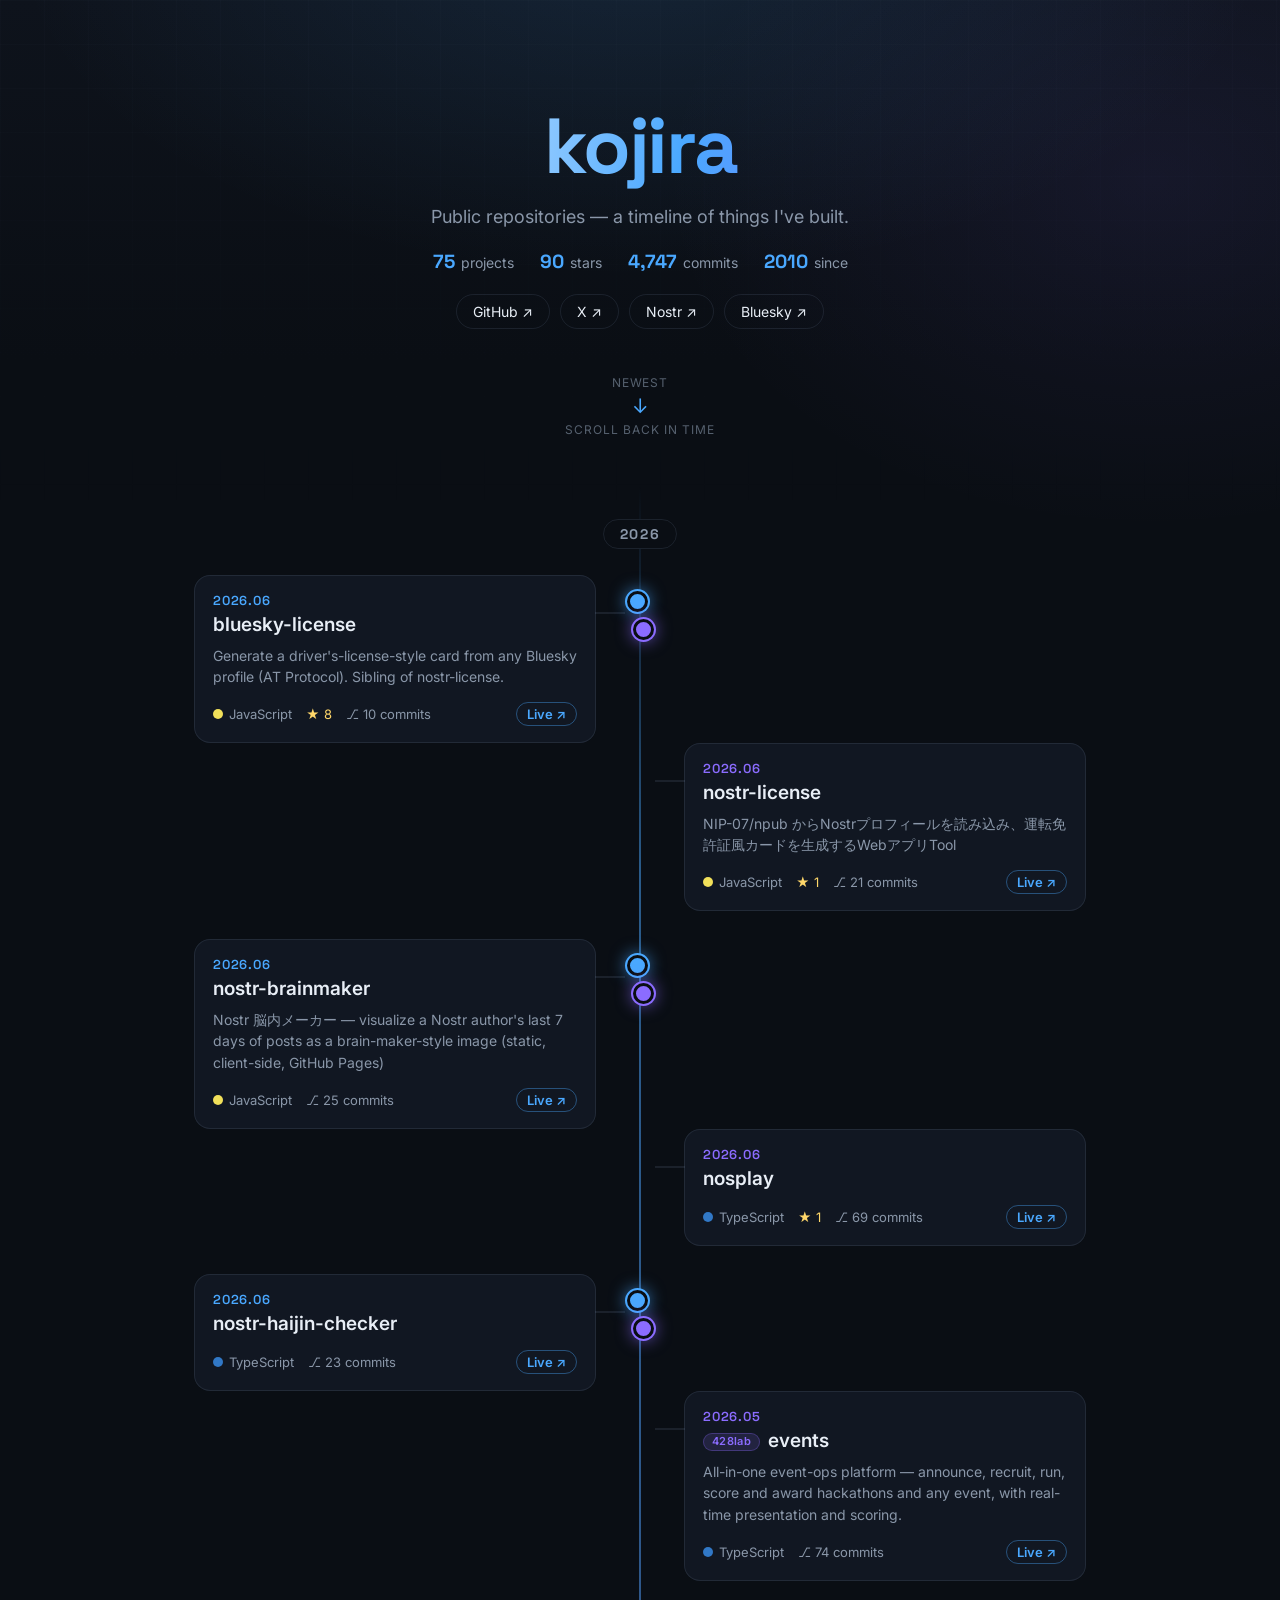
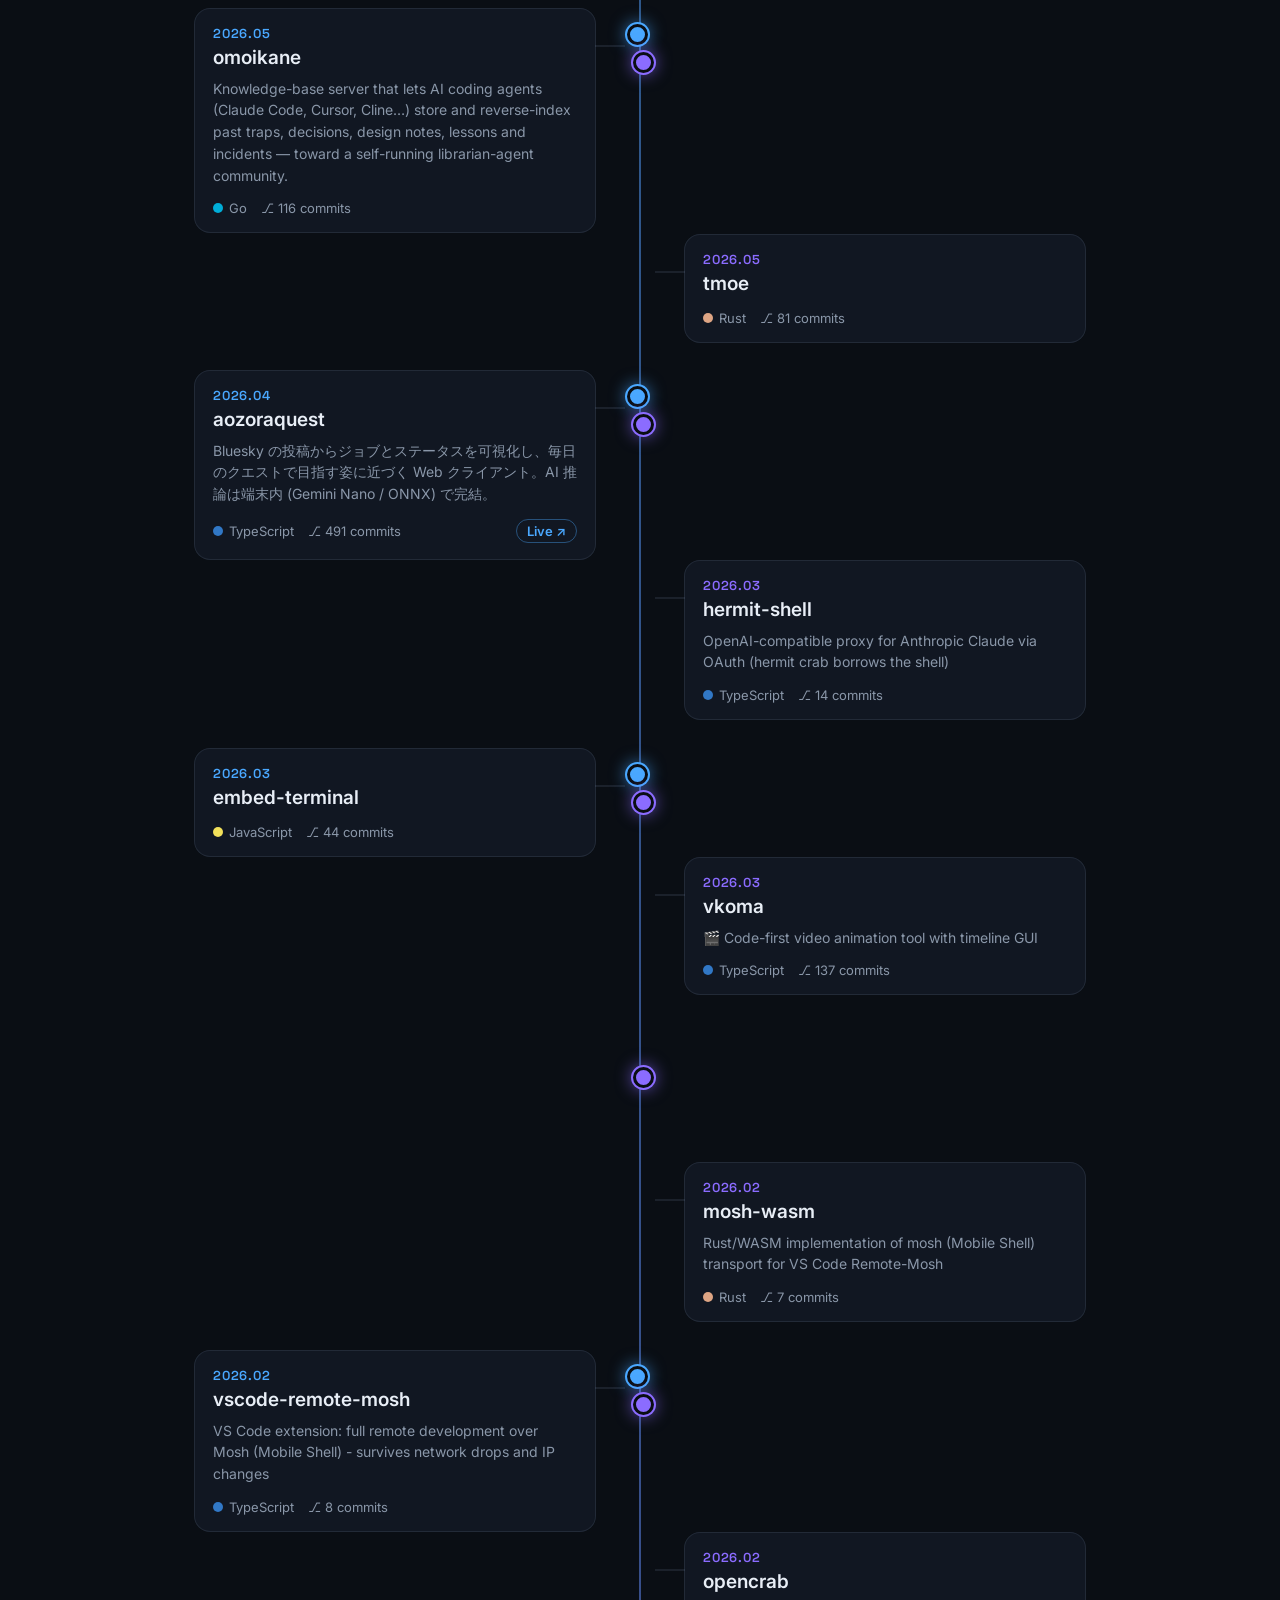
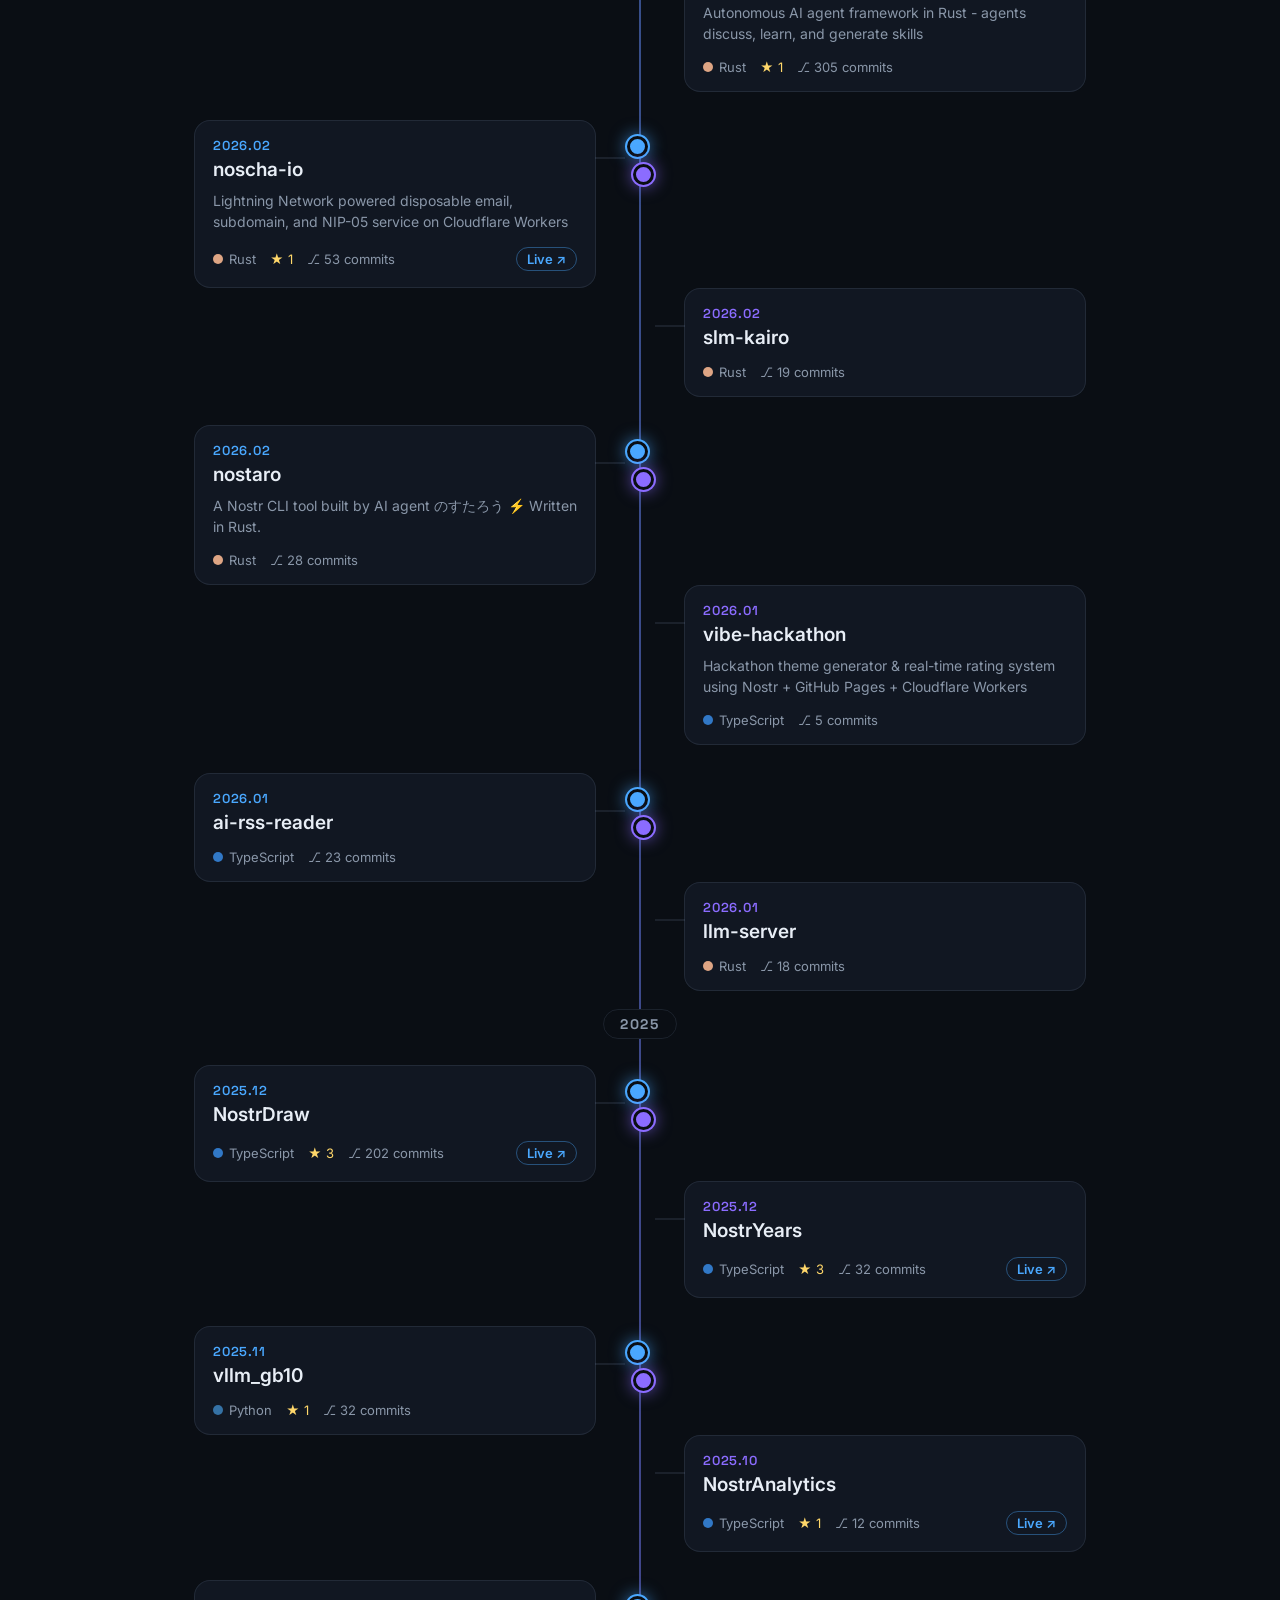
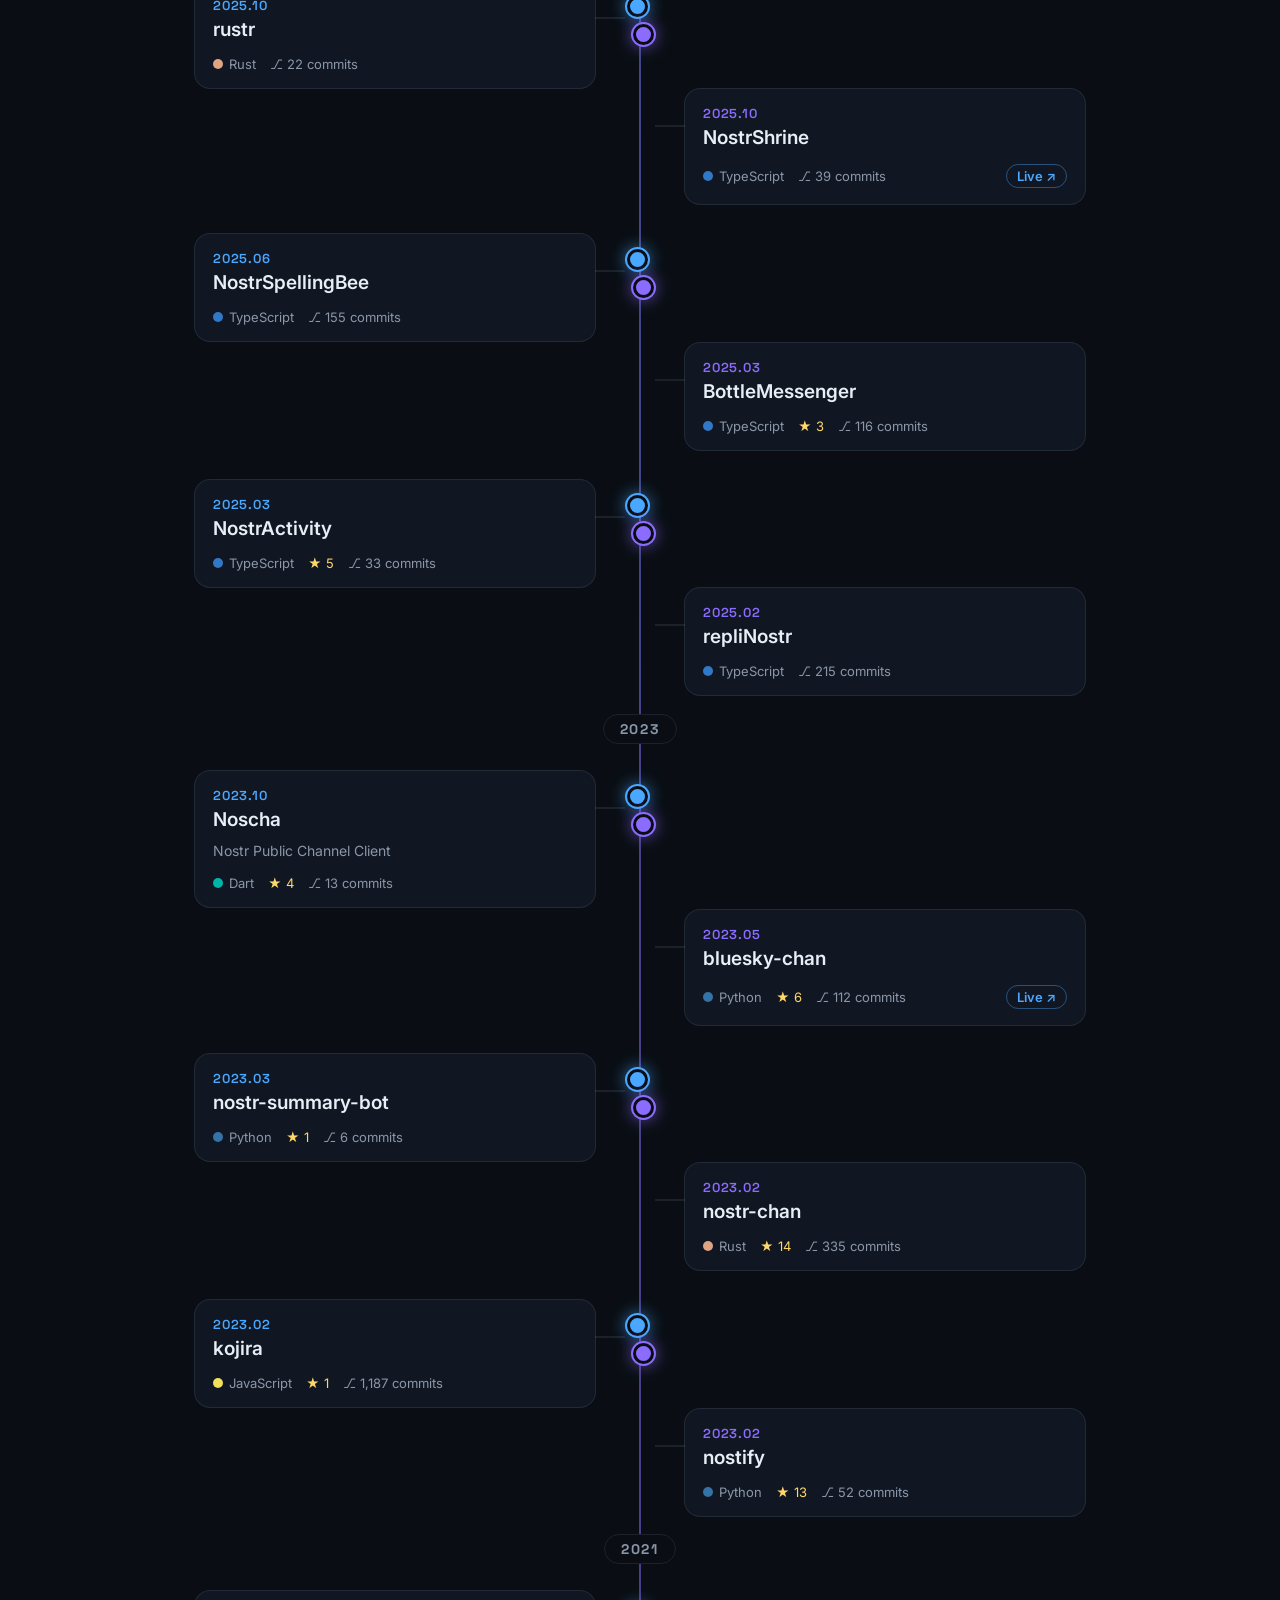
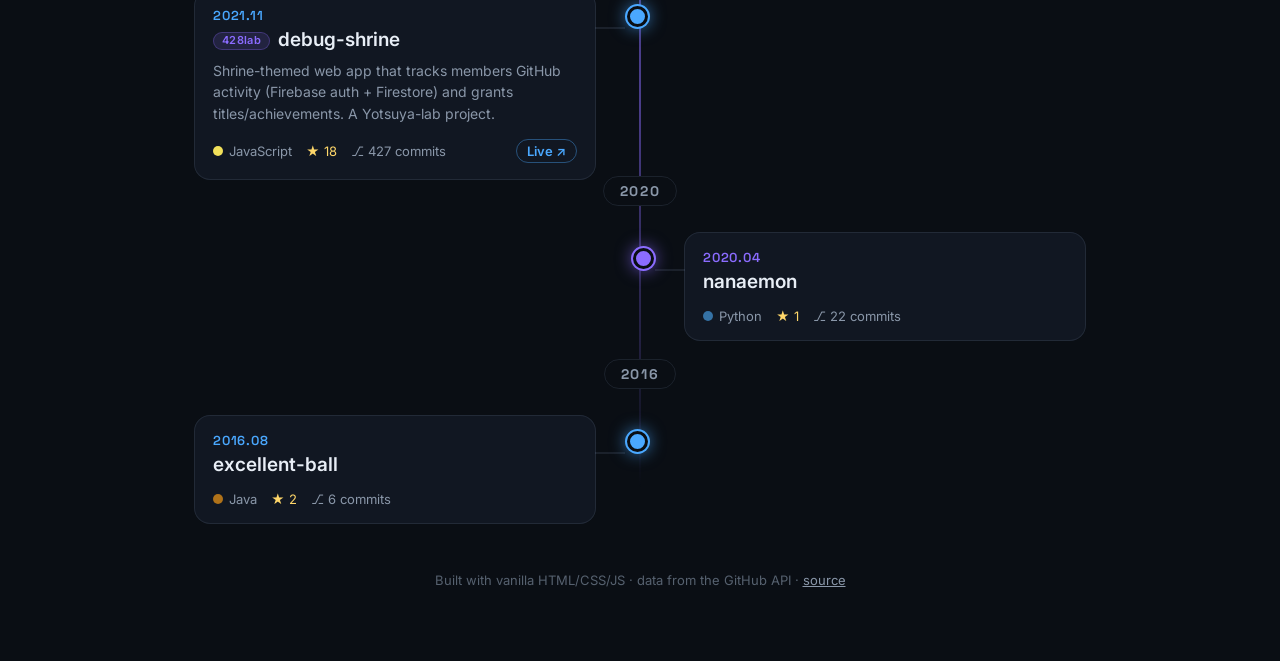
==== index.html @ defb10fb "ヘッダーに X / Nostr / Bluesky のアカウントリンクを追加 - GitHub に加えて X(x.com/kojira)・Nostr(njump.me/kojira.io)・   Bl" ====
<!DOCTYPE html>
<html lang="en">
<head>
  <meta charset="UTF-8" />
  <meta name="viewport" content="width=device-width, initial-scale=1.0" />
  <title>kojira — projects timeline</title>
  <meta name="description" content="A timeline of kojira's public repositories — Nostr & Bluesky services, tools, and experiments, newest first." />

  <meta property="og:type" content="website" />
  <meta property="og:site_name" content="kojira" />
  <meta property="og:title" content="kojira — projects timeline" />
  <meta property="og:description" content="A timeline of kojira's public repositories — Nostr & Bluesky services, tools, and experiments." />
  <meta property="og:url" content="https://kojira.github.io/" />
  <meta property="og:image" content="https://kojira.github.io/og.png?v=1" />
  <meta property="og:image:width" content="1200" />
  <meta property="og:image:height" content="630" />
  <meta property="og:image:alt" content="kojira — projects timeline. Nostr & Bluesky services, tools, and experiments." />
  <meta name="twitter:card" content="summary_large_image" />
  <meta name="twitter:title" content="kojira — projects timeline" />
  <meta name="twitter:description" content="A timeline of kojira's public repositories — Nostr & Bluesky services, tools, and experiments." />
  <meta name="twitter:image" content="https://kojira.github.io/og.png?v=1" />

  <link rel="preconnect" href="https://fonts.googleapis.com" />
  <link rel="preconnect" href="https://fonts.gstatic.com" crossorigin />
  <link rel="stylesheet" href="https://fonts.googleapis.com/css2?family=Space+Grotesk:wght@500;600;700&family=Inter:wght@400;500;600&display=swap" />
  <link rel="stylesheet" href="style.css" />
</head>
<body>
  <div class="bg-grid" aria-hidden="true"></div>

  <header class="site-header">
    <h1 class="logo">kojira</h1>
    <p class="tagline">Public repositories — a timeline of things I've built.</p>
    <div id="summary" class="summary"></div>
    <div class="links">
      <a href="https://github.com/kojira" target="_blank" rel="noopener">GitHub ↗</a>
      <a href="https://x.com/kojira" target="_blank" rel="noopener">X ↗</a>
      <a href="https://njump.me/kojira.io" target="_blank" rel="noopener">Nostr ↗</a>
      <a href="https://bsky.app/profile/kojira.io" target="_blank" rel="noopener">Bluesky ↗</a>
    </div>
    <div class="scroll-hint" aria-hidden="true">
      <span>newest</span>
      <span class="arrow">↓</span>
      <span>scroll back in time</span>
    </div>
  </header>

  <main>
    <div id="timeline" class="timeline"></div>
  </main>

  <footer class="site-footer">
    <p>Built with vanilla HTML/CSS/JS · data from the GitHub API ·
      <a href="https://github.com/kojira/kojira.github.io" target="_blank" rel="noopener">source</a>
    </p>
  </footer>

  <script src="data.js"></script>
  <script src="app.js"></script>
</body>
</html>
---- style.css ----
:root {
  --bg: #0a0e14;
  --bg-2: #0e131c;
  --panel: rgba(22, 29, 41, 0.72);
  --panel-solid: #161d29;
  --text: #e8eef6;
  --muted: #8a97a9;
  --faint: #56616f;
  --border: rgba(120, 140, 170, 0.16);
  --accent: #4aa8ff;   /* bluesky blue */
  --accent-2: #8b6cff; /* nostr purple */
  --gold: #ffd76a;
  --line-w: 2px;
}

* { box-sizing: border-box; }

html { scroll-behavior: smooth; }

body {
  margin: 0;
  font-family: "Inter", -apple-system, BlinkMacSystemFont, "Hiragino Sans", "Noto Sans JP", sans-serif;
  background: var(--bg);
  color: var(--text);
  -webkit-font-smoothing: antialiased;
  overflow-x: hidden;
}

/* faint background grid + glow */
.bg-grid {
  position: fixed;
  inset: 0;
  z-index: -1;
  background:
    radial-gradient(900px 500px at 50% -8%, rgba(74, 168, 255, 0.12), transparent 70%),
    radial-gradient(700px 500px at 90% 20%, rgba(139, 108, 255, 0.08), transparent 70%),
    linear-gradient(180deg, var(--bg-2), var(--bg) 40%);
}
.bg-grid::after {
  content: "";
  position: absolute;
  inset: 0;
  background-image:
    linear-gradient(rgba(120, 140, 170, 0.05) 1px, transparent 1px),
    linear-gradient(90deg, rgba(120, 140, 170, 0.05) 1px, transparent 1px);
  background-size: 44px 44px;
  mask-image: linear-gradient(180deg, rgba(0,0,0,0.5), transparent 60%);
}

/* ===== Header ===== */
.site-header {
  max-width: 900px;
  margin: 0 auto;
  padding: 96px 24px 24px;
  text-align: center;
}
.logo {
  margin: 0;
  font-family: "Space Grotesk", sans-serif;
  font-weight: 700;
  font-size: clamp(44px, 9vw, 78px);
  letter-spacing: -0.03em;
  background: linear-gradient(100deg, #fff 10%, var(--accent) 55%, var(--accent-2) 95%);
  -webkit-background-clip: text;
  background-clip: text;
  -webkit-text-fill-color: transparent;
}
.tagline {
  margin: 10px 0 0;
  color: var(--muted);
  font-size: clamp(15px, 2.4vw, 18px);
}
.summary {
  margin: 22px auto 0;
  display: flex;
  flex-wrap: wrap;
  gap: 10px 26px;
  justify-content: center;
  color: var(--text);
  font-size: 14px;
}
.summary .stat b {
  font-family: "Space Grotesk", sans-serif;
  font-size: 19px;
  color: var(--accent);
}
.summary .stat span { color: var(--muted); margin-left: 6px; }
.links { margin-top: 20px; display: flex; flex-wrap: wrap; justify-content: center; gap: 10px; }
.links a {
  color: var(--text);
  text-decoration: none;
  border: 1px solid var(--border);
  padding: 8px 16px;
  border-radius: 999px;
  font-size: 14px;
  transition: background .2s, border-color .2s;
}
.links a:hover { background: rgba(74,168,255,0.12); border-color: var(--accent); }

.scroll-hint {
  margin: 46px auto 0;
  display: inline-flex;
  flex-direction: column;
  align-items: center;
  gap: 4px;
  color: var(--faint);
  font-size: 12px;
  letter-spacing: 0.08em;
  text-transform: uppercase;
}
.scroll-hint .arrow {
  font-size: 20px;
  color: var(--accent);
  animation: bob 1.8s ease-in-out infinite;
}
@keyframes bob { 0%,100% { transform: translateY(0); opacity:.6; } 50% { transform: translateY(6px); opacity:1; } }

/* ===== Timeline ===== */
main { padding: 24px 0 40px; }
.timeline {
  position: relative;
  max-width: 980px;
  margin: 0 auto;
  padding: 30px 0 60px;
}
/* central line */
.timeline::before {
  content: "";
  position: absolute;
  top: 0;
  bottom: 0;
  left: 50%;
  width: var(--line-w);
  transform: translateX(-50%);
  background: linear-gradient(180deg,
    transparent,
    var(--accent) 6%,
    var(--accent-2) 94%,
    transparent);
  opacity: 0.5;
}

/* year divider */
.year {
  position: relative;
  text-align: center;
  margin: 8px 0 18px;
  z-index: 2;
  /* 装飾ラベル。全幅の箱が直上カードのタイトルに重なってクリックを奪うため、クリックを
     透過させる（年境界ごとに「その年の最後のカード」が押せなくなる不具合の修正）。 */
  pointer-events: none;
}
.year span {
  font-family: "Space Grotesk", sans-serif;
  font-weight: 700;
  font-size: 14px;
  letter-spacing: 0.12em;
  color: var(--muted);
  background: var(--bg);
  border: 1px solid var(--border);
  padding: 5px 16px;
  border-radius: 999px;
}

/* item row */
.item {
  position: relative;
  width: 50%;
  padding: 14px 44px;
}
.item.left  { left: 0; text-align: right; }
.item.right { left: 50%; text-align: left; }

/* node dot on the center line */
.item::after {
  content: "";
  position: absolute;
  top: 30px;
  width: 15px;
  height: 15px;
  border-radius: 50%;
  background: var(--accent);
  border: 3px solid var(--bg);
  box-shadow: 0 0 0 2px var(--accent), 0 0 16px 2px rgba(74,168,255,0.6);
  z-index: 3;
  transition: transform .45s cubic-bezier(.2,.7,.2,1.2) .05s, background .3s, box-shadow .3s;
  transform: scale(0);
}
.item.left::after  { right: -7.5px; }
.item.right::after { left: -7.5px; }
.item.alt::after { background: var(--accent-2); box-shadow: 0 0 0 2px var(--accent-2), 0 0 16px 2px rgba(139,108,255,0.6); }
.item.in::after { transform: scale(1); }

/* connector from card to line */
.item .card::before {
  content: "";
  position: absolute;
  top: 36px;
  width: 30px;
  height: var(--line-w);
  background: var(--border);
}
.item.left  .card::before { right: -30px; }
.item.right .card::before { left: -30px; }

/* card */
.card {
  position: relative;
  display: inline-block;
  text-align: left;
  width: 100%;
  max-width: 420px;
  background: var(--panel);
  border: 1px solid var(--border);
  border-radius: 16px;
  padding: 16px 18px;
  backdrop-filter: blur(8px);
  -webkit-backdrop-filter: blur(8px);
  transition: transform .25s ease, border-color .25s, box-shadow .25s;
}
.item.left .card { float: right; }
.card:hover {
  transform: translateY(-3px);
  border-color: rgba(74,168,255,0.5);
  box-shadow: 0 14px 40px rgba(0,0,0,0.45);
}
.card .date {
  font-family: "Space Grotesk", sans-serif;
  font-size: 13px;
  font-weight: 600;
  letter-spacing: 0.06em;
  color: var(--accent);
}
.item.alt .card .date { color: var(--accent-2); }
.card h3 { margin: 4px 0 0; font-size: 19px; font-weight: 600; line-height: 1.25; }
.card h3 .org {
  display: inline-block;
  font-size: 11px;
  font-weight: 600;
  letter-spacing: 0.03em;
  color: var(--accent-2);
  background: rgba(139, 108, 255, 0.14);
  border: 1px solid rgba(139, 108, 255, 0.3);
  padding: 1px 8px;
  border-radius: 999px;
  vertical-align: middle;
  margin-right: 8px;
}
.card h3 a { color: var(--text); text-decoration: none; }
.card h3 a:hover { color: var(--accent); }
.card .desc {
  margin: 8px 0 0;
  color: var(--muted);
  font-size: 14px;
  line-height: 1.55;
}
.card .meta {
  margin-top: 14px;
  display: flex;
  flex-wrap: wrap;
  align-items: center;
  gap: 8px 14px;
  font-size: 13px;
  color: var(--muted);
}
.card .meta .lang { display: inline-flex; align-items: center; gap: 6px; }
.card .meta .dot { width: 10px; height: 10px; border-radius: 50%; display: inline-block; }
.card .meta .star { color: var(--gold); }
.card .meta .live {
  margin-left: auto;
  color: var(--accent);
  text-decoration: none;
  font-weight: 600;
  border: 1px solid rgba(74,168,255,0.4);
  padding: 3px 10px;
  border-radius: 999px;
  transition: background .2s;
}
.card .meta .live:hover { background: rgba(74,168,255,0.14); }

/* ===== reveal animation (no scroll hijack, just fade/float-in) ===== */
.item .card,
.year span {
  opacity: 0;
  transform: translateY(28px) scale(0.97);
  transition: opacity .6s ease, transform .6s cubic-bezier(.2,.7,.2,1);
  will-change: opacity, transform;
}
.item.left  .card { transform: translateY(28px) translateX(40px) scale(0.97); }
.item.right .card { transform: translateY(28px) translateX(-40px) scale(0.97); }
.item.in .card,
.year.in span {
  opacity: 1;
  transform: translateY(0) translateX(0) scale(1);
}

/* ===== Footer ===== */
.site-footer {
  text-align: center;
  padding: 30px 24px 60px;
  color: var(--faint);
  font-size: 13px;
}
.site-footer a { color: var(--muted); }

/* ===== Responsive: single column ===== */
@media (max-width: 720px) {
  .timeline::before { left: 22px; }
  .item, .item.left, .item.right {
    width: 100%;
    left: 0;
    text-align: left;
    padding: 12px 0 12px 48px;
  }
  .item.left .card, .item.right .card { float: none; max-width: 100%; }
  .item.left::after, .item.right::after { left: 15px; right: auto; }
  .item .card::before,
  .item.left .card::before, .item.right .card::before { left: -26px; right: auto; }
  .item.left .card, .item.right .card { transform: translateY(24px) scale(0.98); }
  .year { text-align: left; padding-left: 4px; }
  .site-header { padding-top: 64px; }
}

@media (prefers-reduced-motion: reduce) {
  html { scroll-behavior: auto; }
  .item .card, .year span, .item::after { transition: none; }
  .item .card, .item.left .card, .item.right .card, .year span { opacity: 1; transform: none; }
  .item::after { transform: scale(1); }
  .scroll-hint .arrow { animation: none; }
}
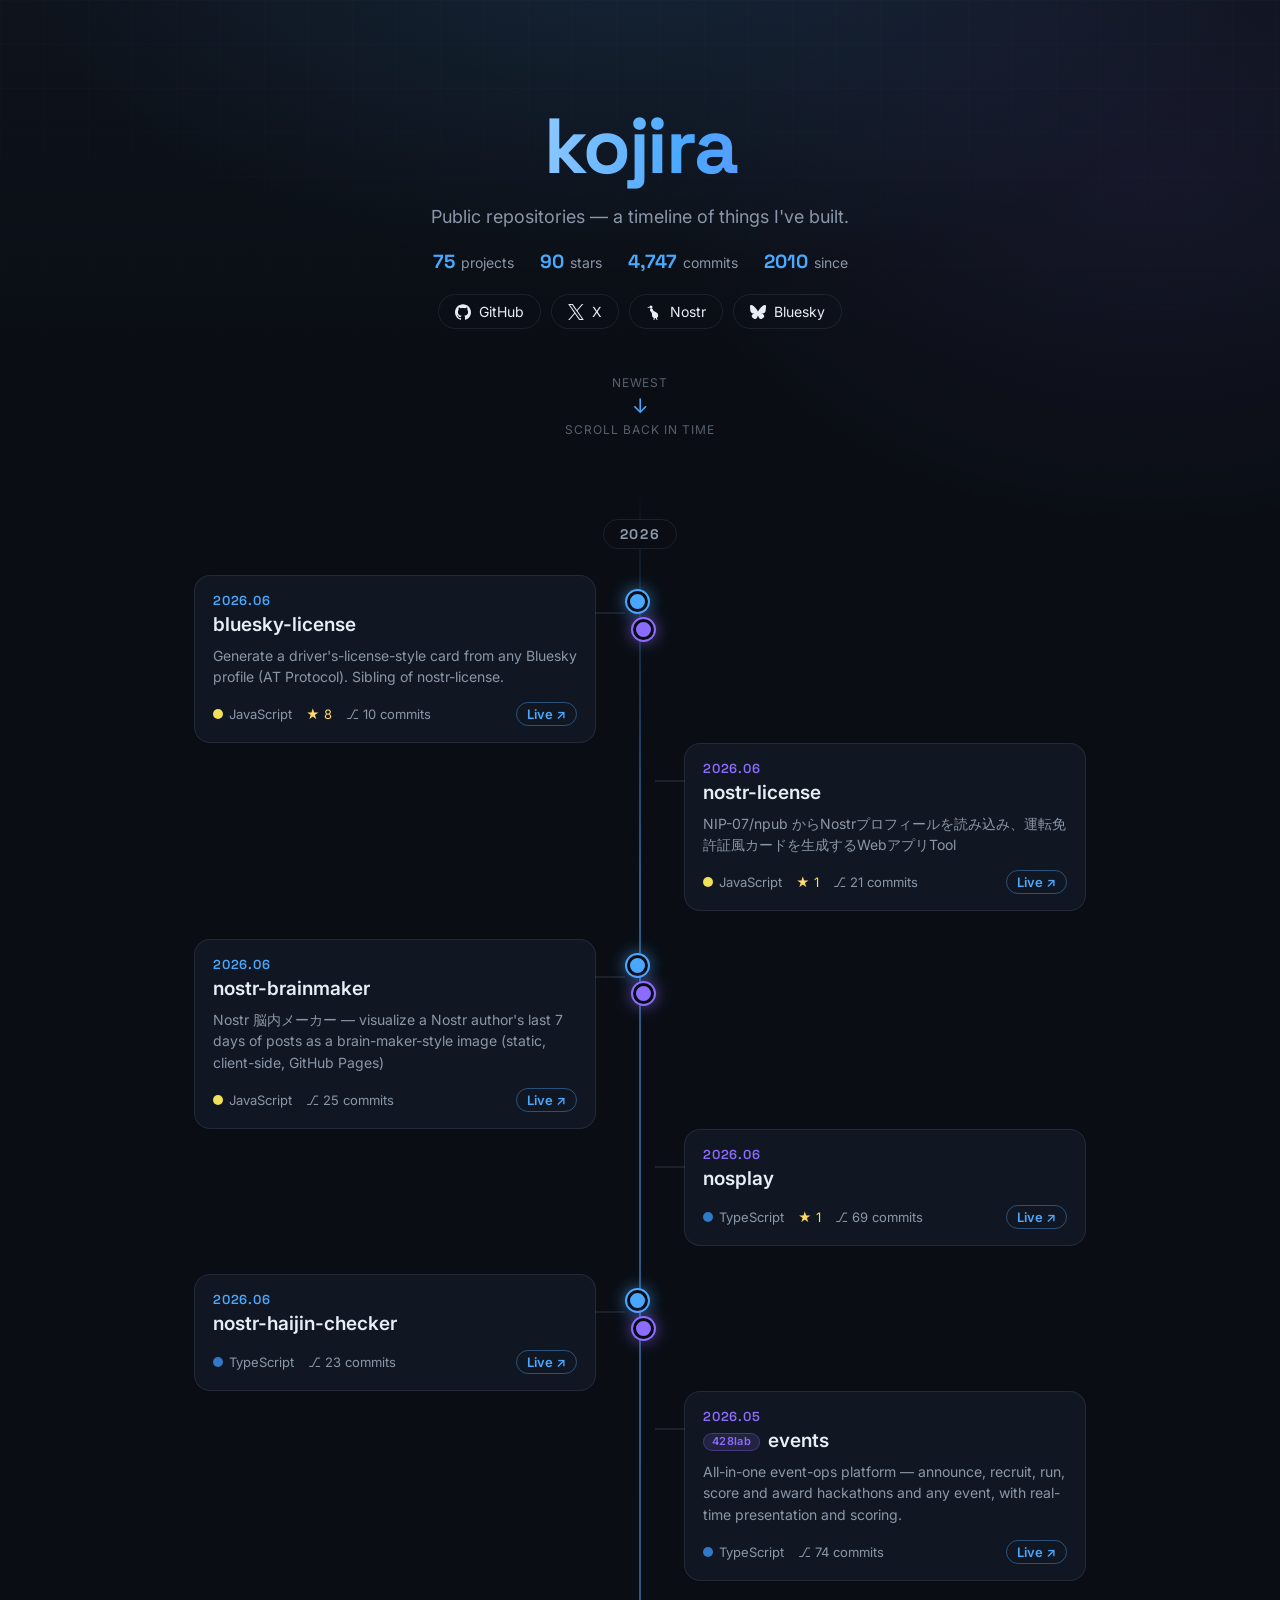
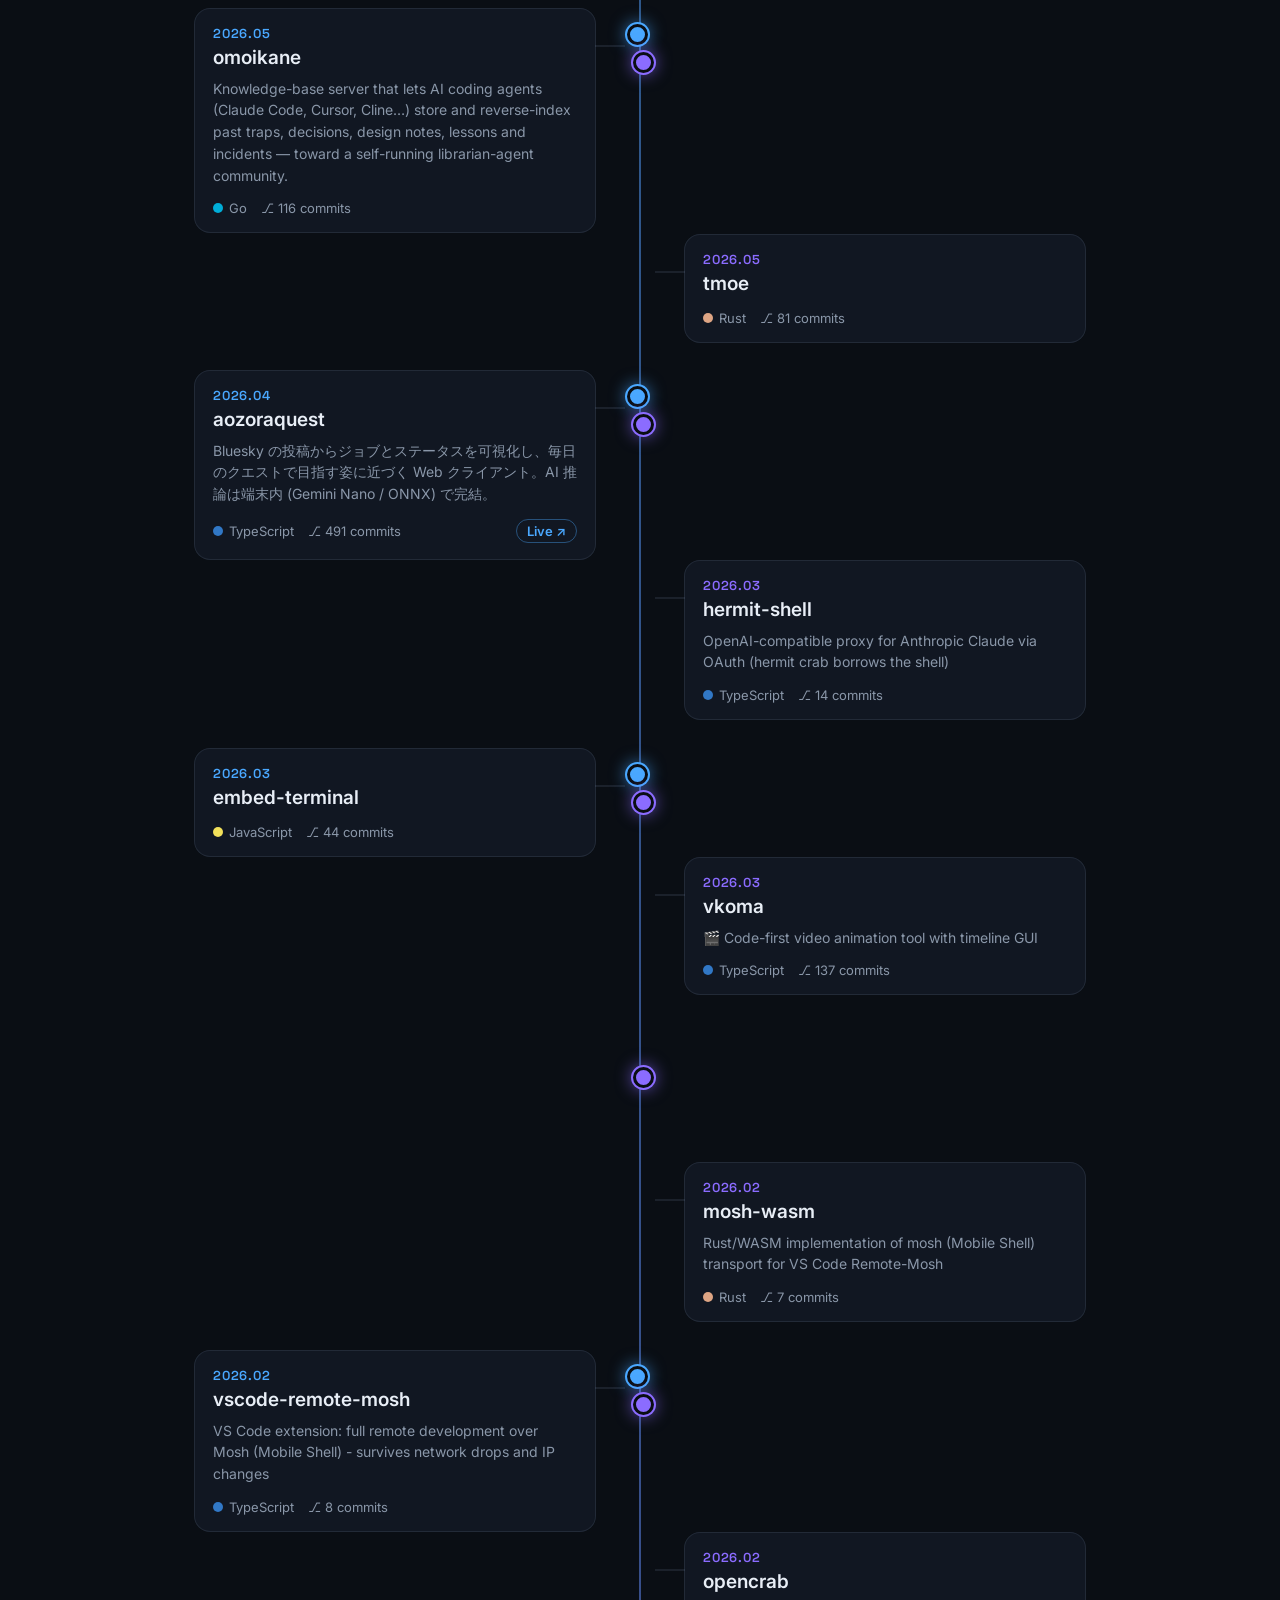
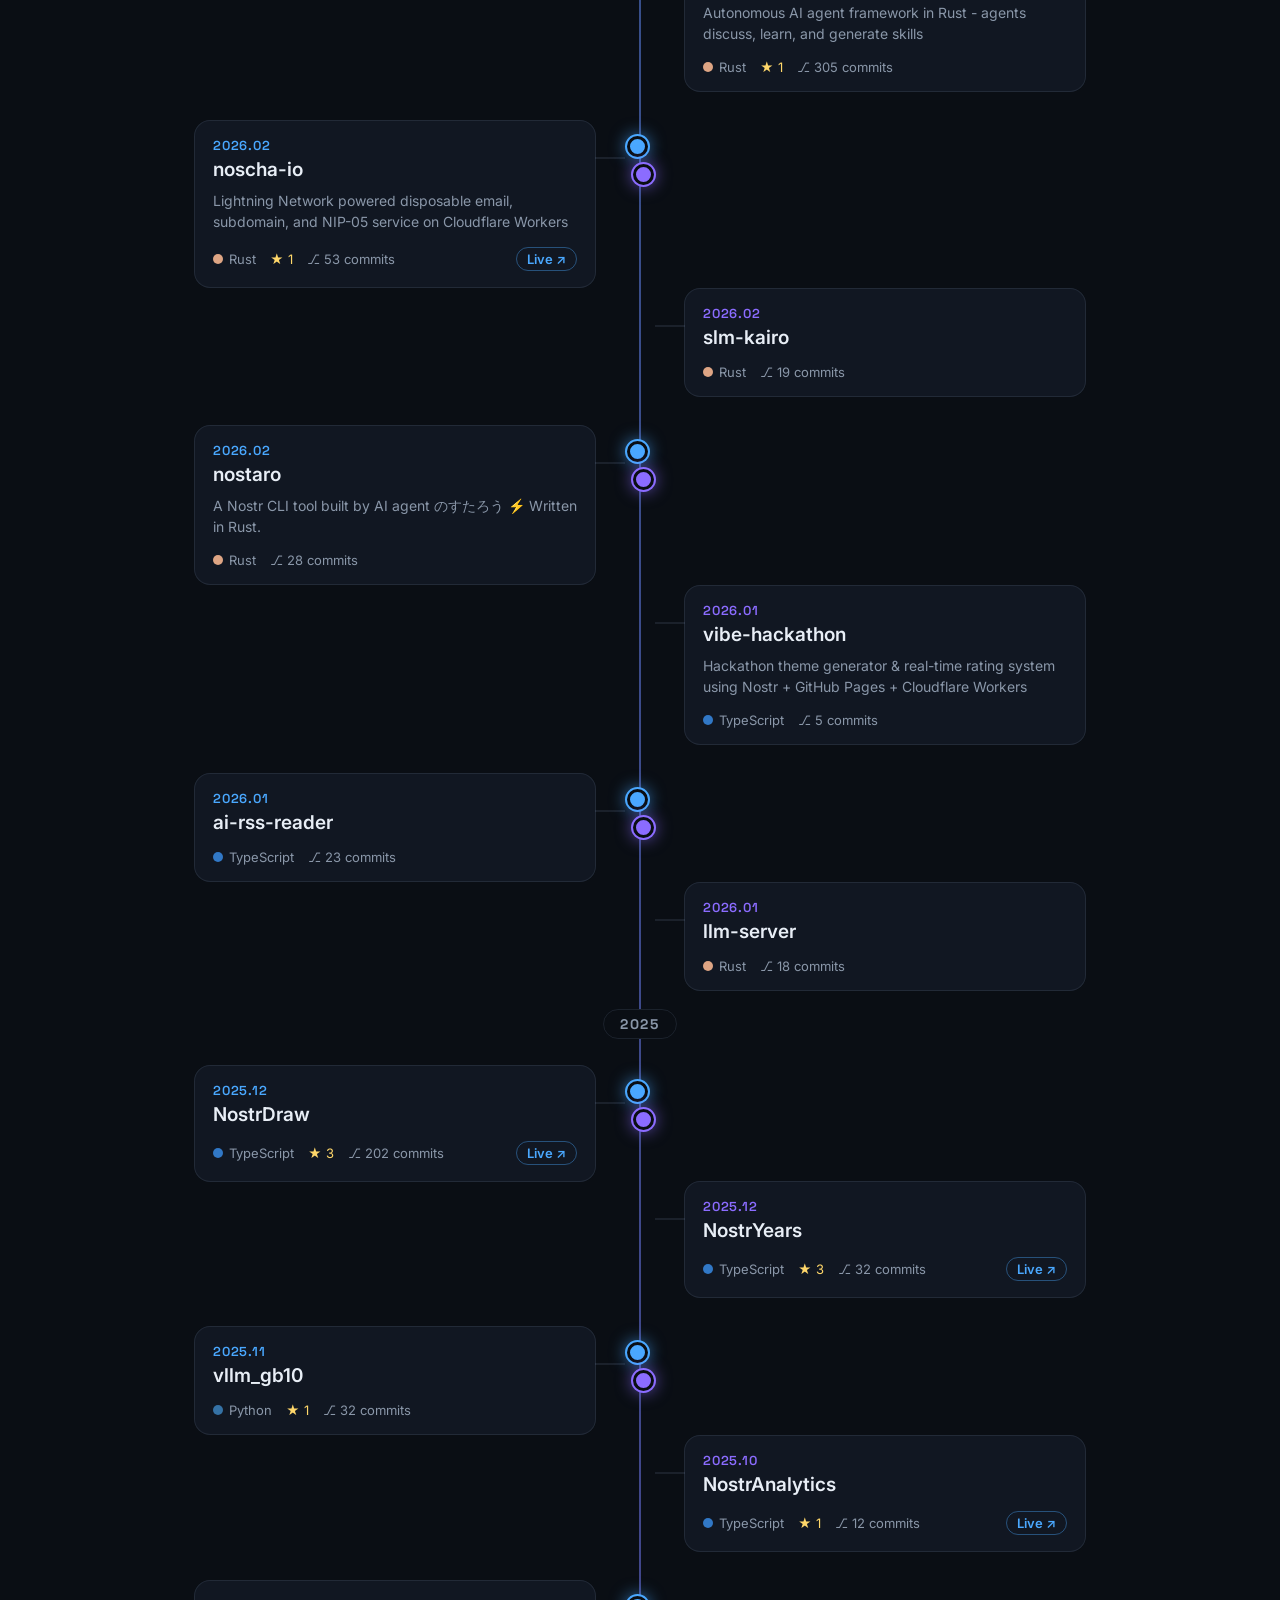
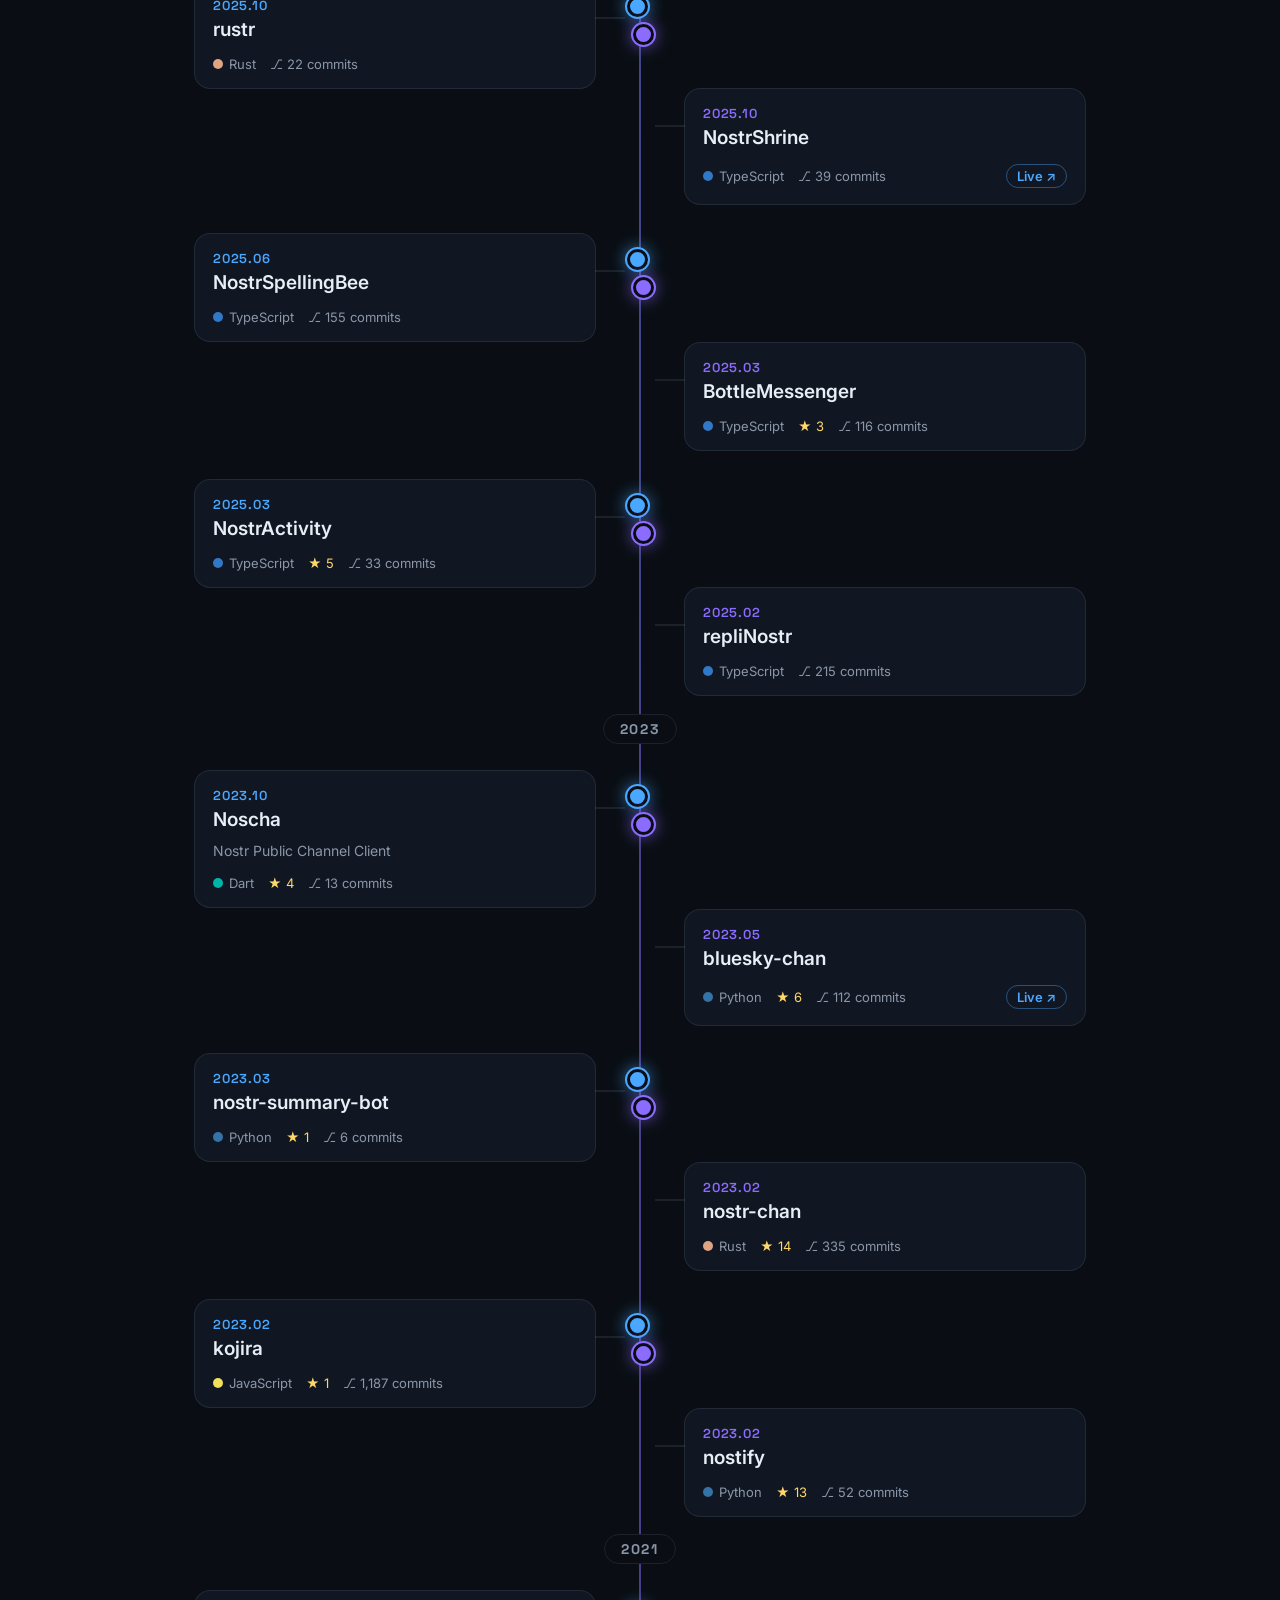
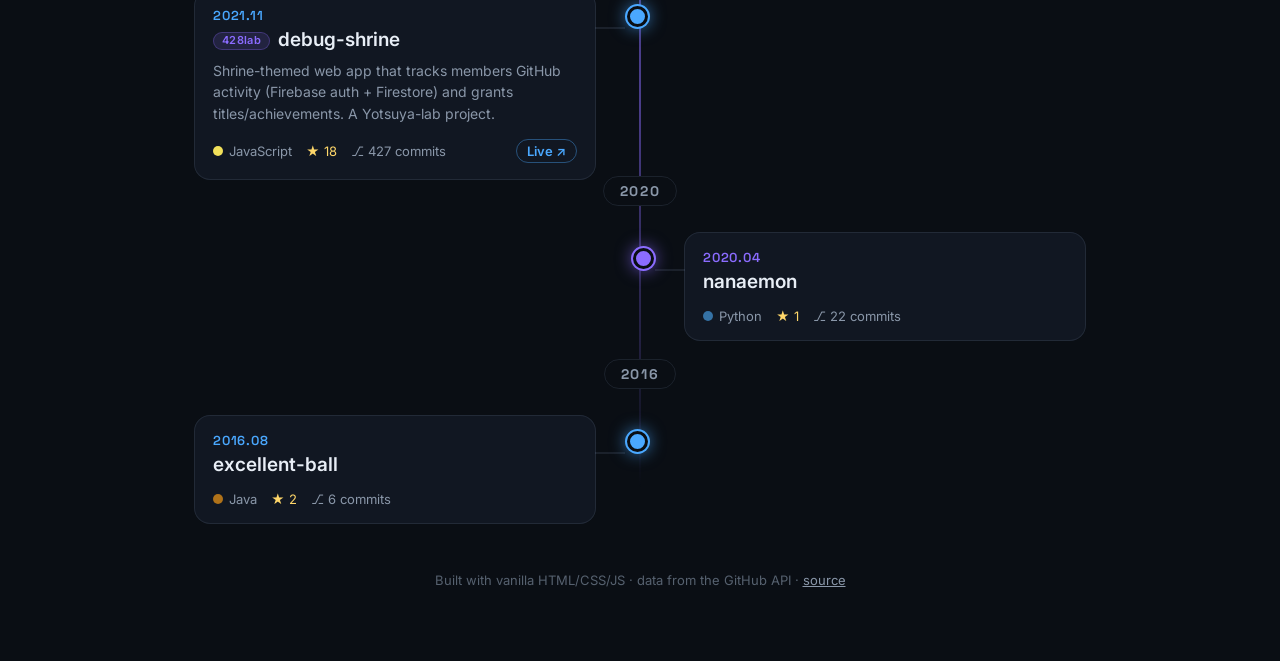
==== commit a3a63b4c: "ヘッダーのアカウントリンクにアイコンを追加 - GitHub / X / Bluesky はブランドグリフ(Simple Icons由来の単一パス)を   インラインSVGで埋め込み（currentC" ====
--- a/index.html
+++ b/index.html
@@ -33,10 +33,14 @@
     <p class="tagline">Public repositories — a timeline of things I've built.</p>
     <div id="summary" class="summary"></div>
     <div class="links">
-      <a href="https://github.com/kojira" target="_blank" rel="noopener">GitHub ↗</a>
-      <a href="https://x.com/kojira" target="_blank" rel="noopener">X ↗</a>
-      <a href="https://njump.me/kojira.io" target="_blank" rel="noopener">Nostr ↗</a>
-      <a href="https://bsky.app/profile/kojira.io" target="_blank" rel="noopener">Bluesky ↗</a>
+      <a href="https://github.com/kojira" target="_blank" rel="noopener" aria-label="GitHub">
+        <svg class="ico" viewBox="0 0 24 24" fill="currentColor" aria-hidden="true"><path d="M12 .297c-6.63 0-12 5.373-12 12 0 5.303 3.438 9.8 8.205 11.385.6.113.82-.258.82-.577 0-.285-.01-1.04-.015-2.04-3.338.724-4.042-1.61-4.042-1.61C4.422 18.07 3.633 17.7 3.633 17.7c-1.087-.744.084-.729.084-.729 1.205.084 1.838 1.236 1.838 1.236 1.07 1.835 2.809 1.305 3.495.998.108-.776.417-1.305.76-1.605-2.665-.3-5.466-1.332-5.466-5.93 0-1.31.465-2.38 1.235-3.22-.135-.303-.54-1.523.105-3.176 0 0 1.005-.322 3.3 1.23.96-.267 1.98-.399 3-.405 1.02.006 2.04.138 3 .405 2.28-1.552 3.285-1.23 3.285-1.23.645 1.653.24 2.873.12 3.176.765.84 1.23 1.91 1.23 3.22 0 4.61-2.805 5.625-5.475 5.92.42.36.81 1.096.81 2.22 0 1.606-.015 2.896-.015 3.286 0 .315.21.69.825.57C20.565 22.092 24 17.592 24 12.297c0-6.627-5.373-12-12-12"/></svg>GitHub</a>
+      <a href="https://x.com/kojira" target="_blank" rel="noopener" aria-label="X">
+        <svg class="ico" viewBox="0 0 24 24" fill="currentColor" aria-hidden="true"><path d="M14.234 10.162 22.977 0h-2.072l-7.591 8.824L7.251 0H.258l9.168 13.343L.258 24H2.33l8.016-9.318L16.749 24h6.993zm-2.837 3.299-.929-1.329L3.076 1.56h3.182l5.965 8.532.929 1.329 7.754 11.09h-3.182z"/></svg>X</a>
+      <a href="https://njump.me/kojira.io" target="_blank" rel="noopener" aria-label="Nostr">
+        <svg class="ico" viewBox="0 0 24 24" fill="currentColor" aria-hidden="true"><circle cx="7.5" cy="4.6" r="2.3"/><path d="M5 4.2 L1.6 5 L5 5.9 Z"/><path d="M8.6 6.2 C 11.2 8, 10.3 10.2, 12.4 11 C 16.5 12.6, 19 15.2, 18.2 18.4 C 17.7 20.4, 15.6 21.6, 13.2 21.2 C 10.2 20.7, 8.6 18.2, 9 15.6 C 9.3 13.6, 8 12.4, 6.8 11 C 5.2 9.1, 5.8 6.6, 8.6 6.2 Z"/><path d="M12.6 21 L12 23.4" stroke="currentColor" stroke-width="1.5" stroke-linecap="round"/><path d="M15.6 21 L16.4 23.4" stroke="currentColor" stroke-width="1.5" stroke-linecap="round"/></svg>Nostr</a>
+      <a href="https://bsky.app/profile/kojira.io" target="_blank" rel="noopener" aria-label="Bluesky">
+        <svg class="ico" viewBox="0 0 24 24" fill="currentColor" aria-hidden="true"><path d="M5.202 2.857C7.954 4.922 10.913 9.11 12 11.358c1.087-2.247 4.046-6.436 6.798-8.501C20.783 1.366 24 .213 24 3.883c0 .732-.42 6.156-.667 7.037-.856 3.061-3.978 3.842-6.755 3.37 4.854.826 6.089 3.562 3.422 6.299-5.065 5.196-7.28-1.304-7.847-2.97-.104-.305-.152-.448-.153-.327 0-.121-.05.022-.153.327-.568 1.666-2.782 8.166-7.847 2.97-2.667-2.737-1.432-5.473 3.422-6.3-2.777.473-5.899-.308-6.755-3.369C.42 10.04 0 4.615 0 3.883 0 .213 3.217 1.366 5.202 2.857Z"/></svg>Bluesky</a>
     </div>
     <div class="scroll-hint" aria-hidden="true">
       <span>newest</span>
--- a/style.css
+++ b/style.css
@@ -87,6 +87,9 @@
 .summary .stat span { color: var(--muted); margin-left: 6px; }
 .links { margin-top: 20px; display: flex; flex-wrap: wrap; justify-content: center; gap: 10px; }
 .links a {
+  display: inline-flex;
+  align-items: center;
+  gap: 8px;
   color: var(--text);
   text-decoration: none;
   border: 1px solid var(--border);
@@ -95,6 +98,7 @@
   font-size: 14px;
   transition: background .2s, border-color .2s;
 }
+.links .ico { width: 16px; height: 16px; flex: 0 0 auto; }
 .links a:hover { background: rgba(74,168,255,0.12); border-color: var(--accent); }
 
 .scroll-hint {
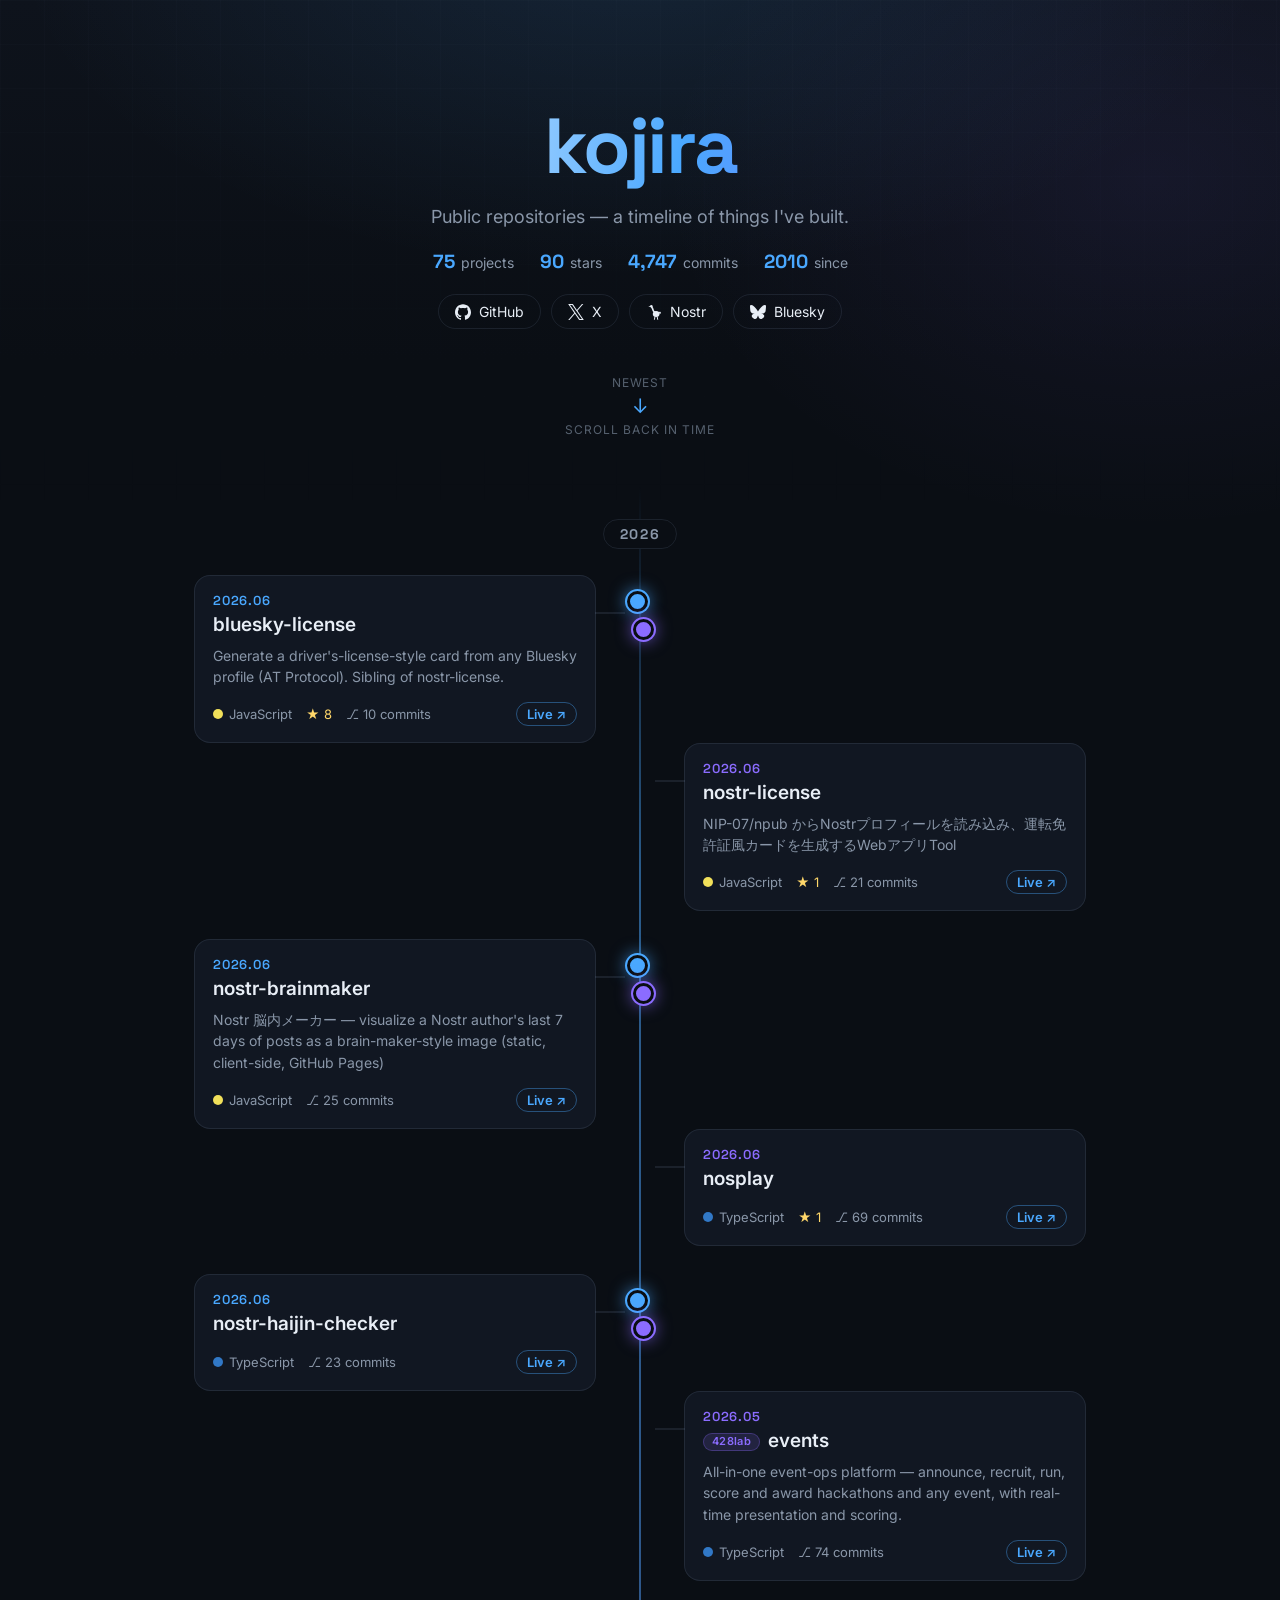
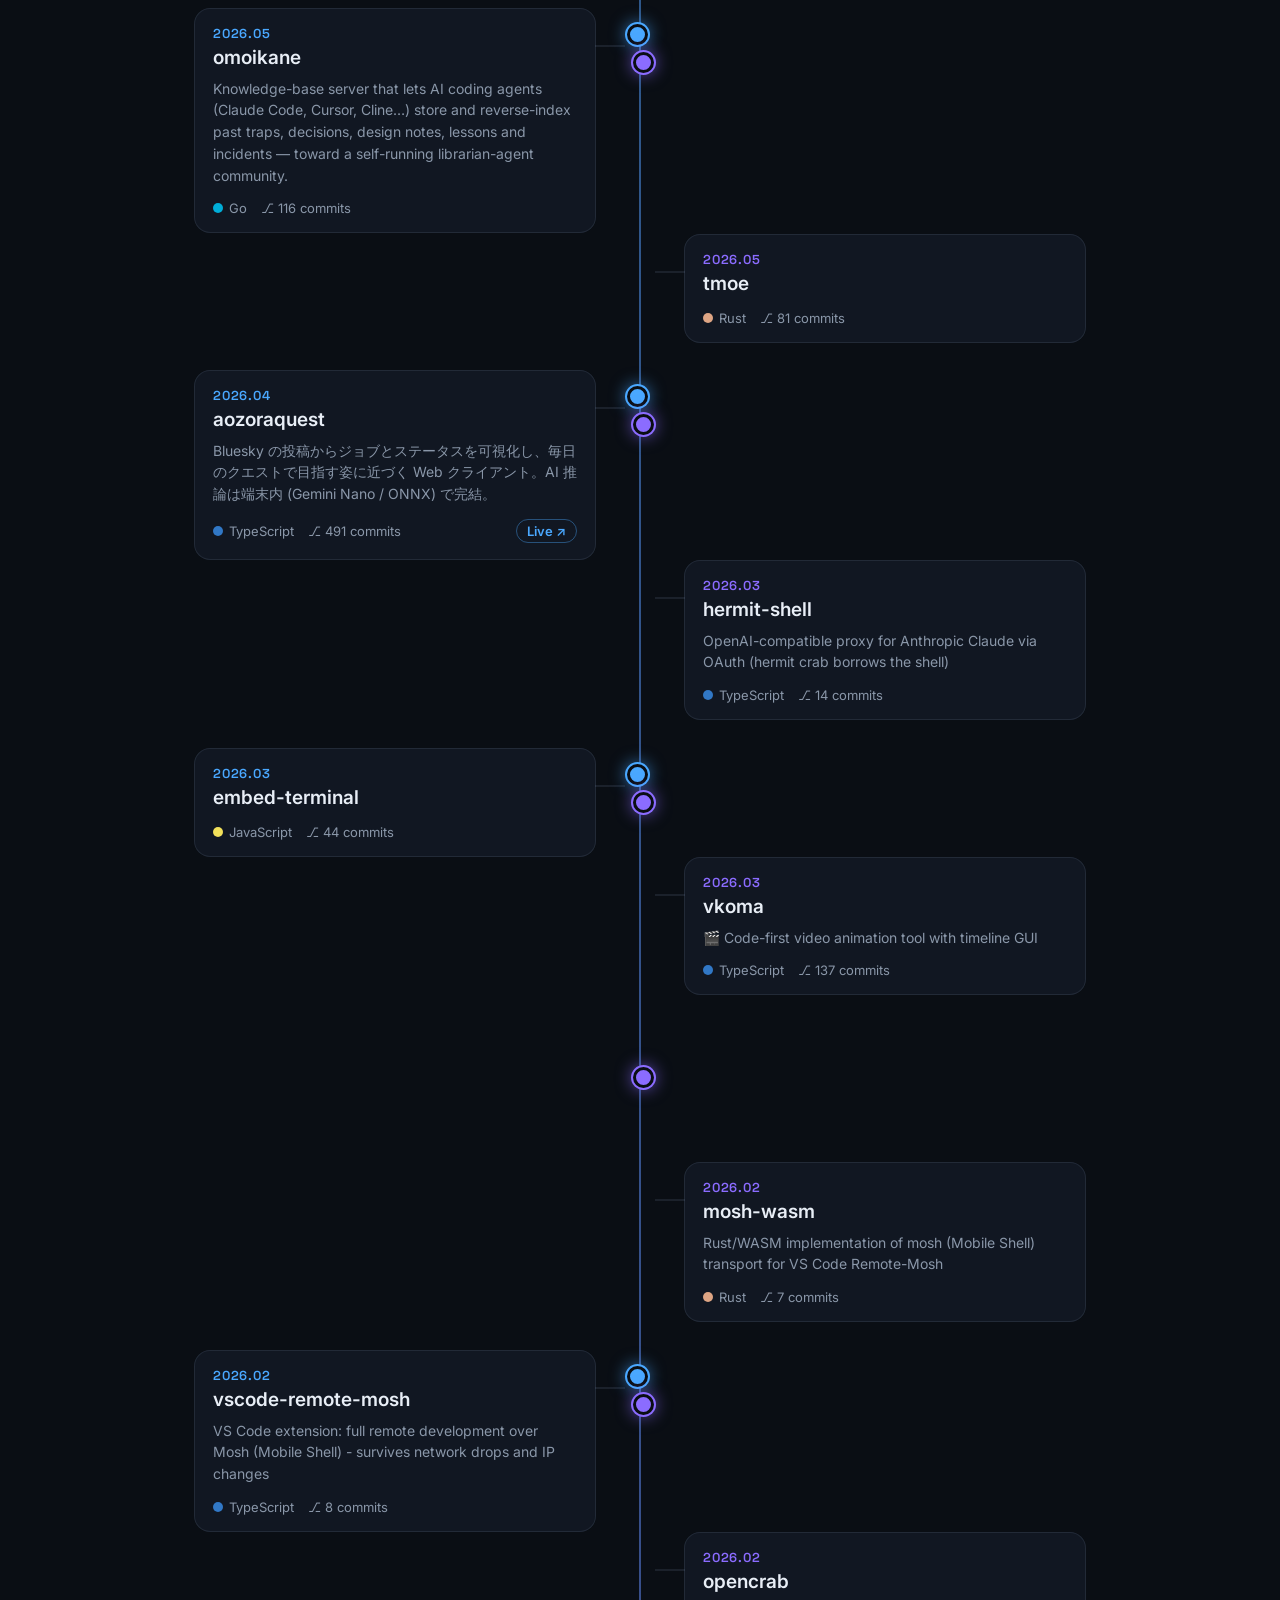
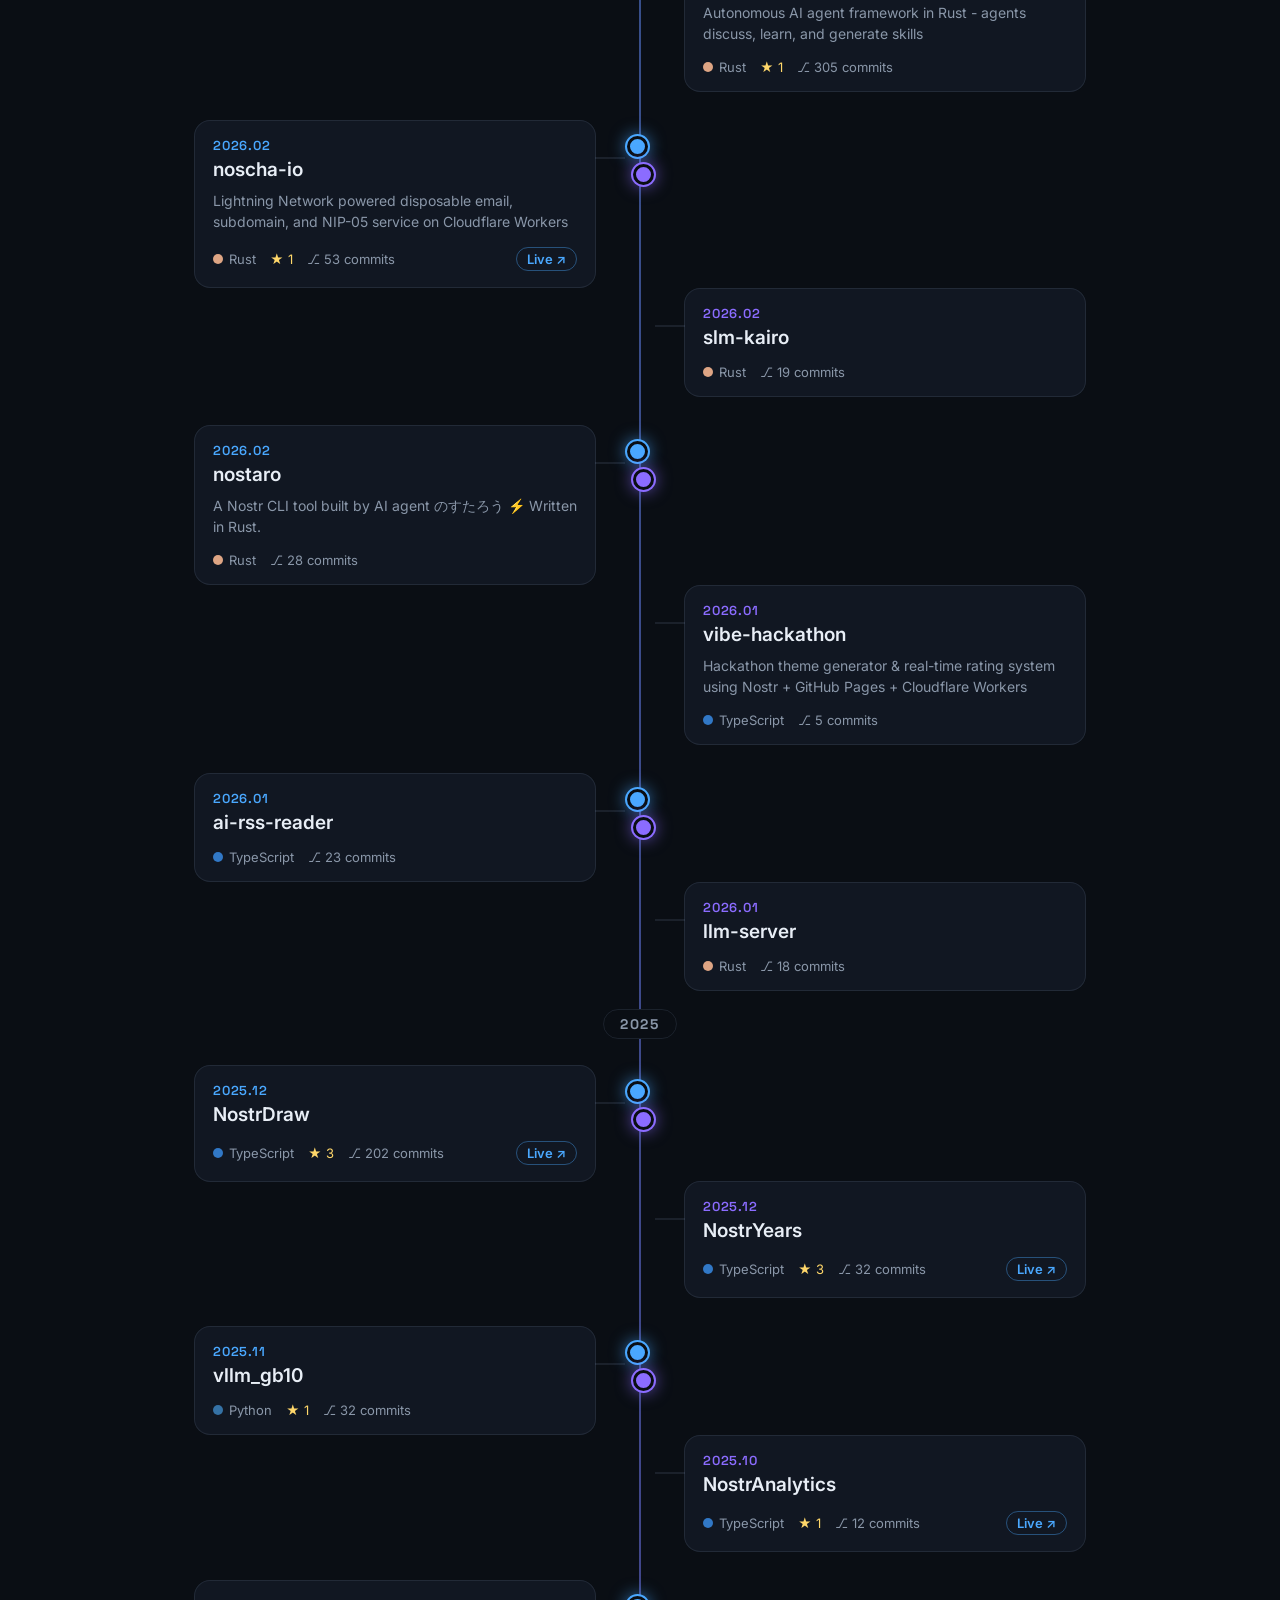
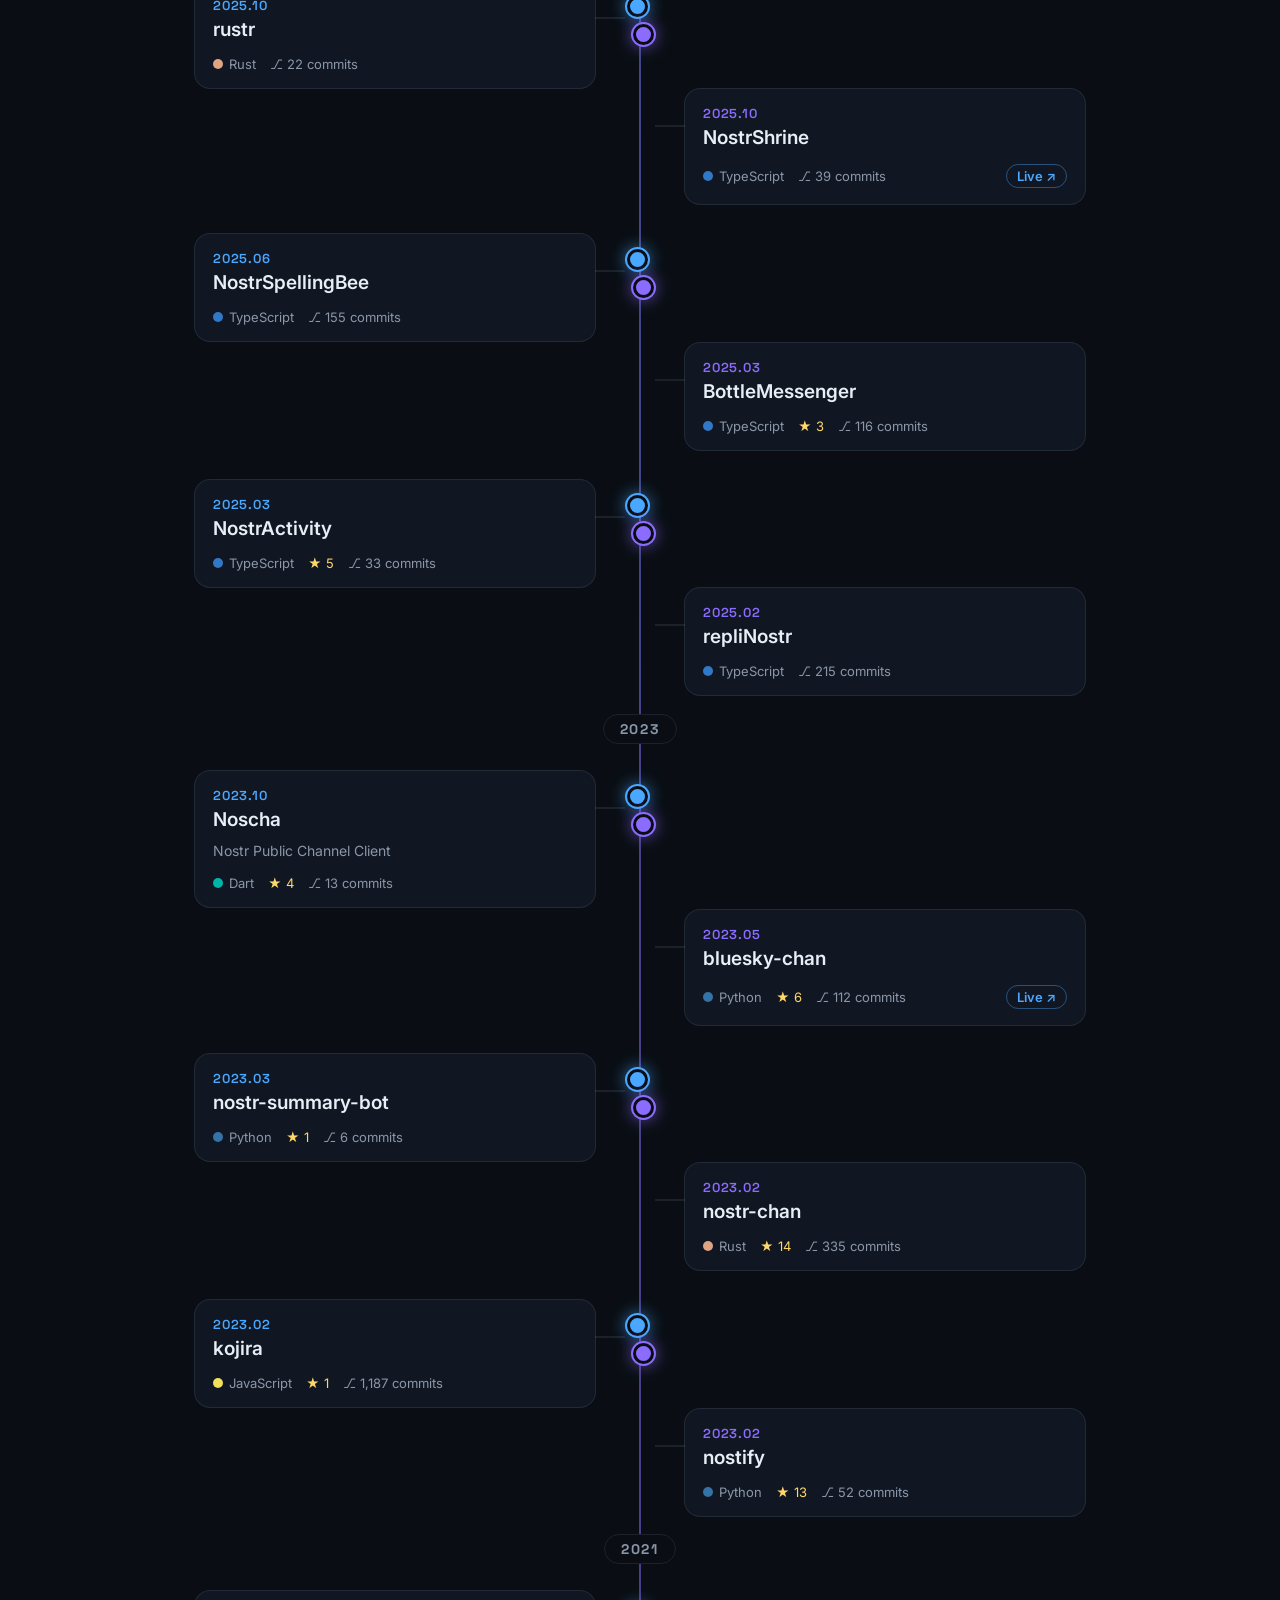
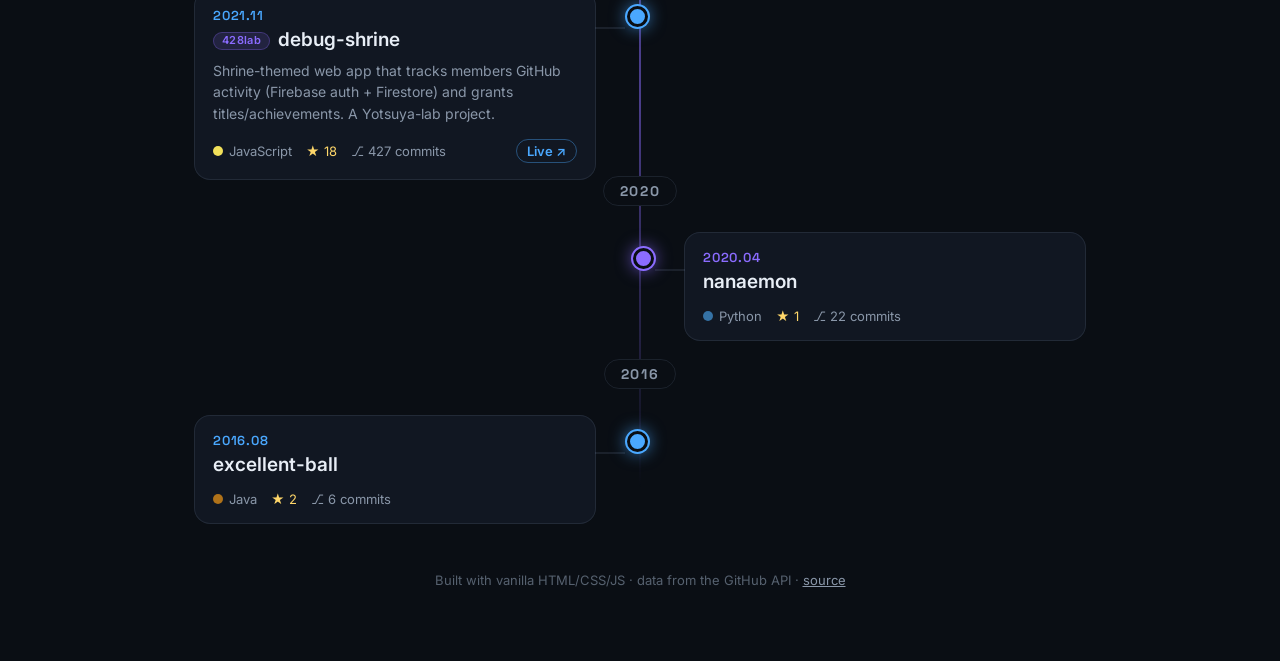
==== commit 9c1d4b4a: "Nostr アイコンを首長ダチョウ(C2)に差し替え ピルサイズでも鳥として読めて、ダチョウらしさ(長い首＋尾)が出る形に更新。  Co-Authored-By: Claude Opus 4.8 (1" ====
--- a/index.html
+++ b/index.html
@@ -38,7 +38,7 @@
       <a href="https://x.com/kojira" target="_blank" rel="noopener" aria-label="X">
         <svg class="ico" viewBox="0 0 24 24" fill="currentColor" aria-hidden="true"><path d="M14.234 10.162 22.977 0h-2.072l-7.591 8.824L7.251 0H.258l9.168 13.343L.258 24H2.33l8.016-9.318L16.749 24h6.993zm-2.837 3.299-.929-1.329L3.076 1.56h3.182l5.965 8.532.929 1.329 7.754 11.09h-3.182z"/></svg>X</a>
       <a href="https://njump.me/kojira.io" target="_blank" rel="noopener" aria-label="Nostr">
-        <svg class="ico" viewBox="0 0 24 24" fill="currentColor" aria-hidden="true"><circle cx="7.5" cy="4.6" r="2.3"/><path d="M5 4.2 L1.6 5 L5 5.9 Z"/><path d="M8.6 6.2 C 11.2 8, 10.3 10.2, 12.4 11 C 16.5 12.6, 19 15.2, 18.2 18.4 C 17.7 20.4, 15.6 21.6, 13.2 21.2 C 10.2 20.7, 8.6 18.2, 9 15.6 C 9.3 13.6, 8 12.4, 6.8 11 C 5.2 9.1, 5.8 6.6, 8.6 6.2 Z"/><path d="M12.6 21 L12 23.4" stroke="currentColor" stroke-width="1.5" stroke-linecap="round"/><path d="M15.6 21 L16.4 23.4" stroke="currentColor" stroke-width="1.5" stroke-linecap="round"/></svg>Nostr</a>
+        <svg class="ico" viewBox="0 0 24 24" fill="currentColor" aria-hidden="true"><ellipse cx="15.2" cy="15" rx="5" ry="4.6"/><circle cx="8" cy="3.4" r="1.9"/><path d="M6.2 3 L3.4 3.7 L6.2 4.5 Z"/><path d="M8.7 5.1 C 11 7, 9.6 9.8, 12 11.4 C 13.2 12.2, 13.8 12.8, 14.2 13.6" fill="none" stroke="currentColor" stroke-width="2.4" stroke-linecap="round" stroke-linejoin="round"/><path d="M13.4 19.3 L12.7 23 M16.8 19.3 L17.5 23" fill="none" stroke="currentColor" stroke-width="1.5" stroke-linecap="round"/><path d="M19.9 12.6 C 21.8 12, 22 13.7, 20.7 14.5" fill="none" stroke="currentColor" stroke-width="1.6" stroke-linecap="round"/></svg>Nostr</a>
       <a href="https://bsky.app/profile/kojira.io" target="_blank" rel="noopener" aria-label="Bluesky">
         <svg class="ico" viewBox="0 0 24 24" fill="currentColor" aria-hidden="true"><path d="M5.202 2.857C7.954 4.922 10.913 9.11 12 11.358c1.087-2.247 4.046-6.436 6.798-8.501C20.783 1.366 24 .213 24 3.883c0 .732-.42 6.156-.667 7.037-.856 3.061-3.978 3.842-6.755 3.37 4.854.826 6.089 3.562 3.422 6.299-5.065 5.196-7.28-1.304-7.847-2.97-.104-.305-.152-.448-.153-.327 0-.121-.05.022-.153.327-.568 1.666-2.782 8.166-7.847 2.97-2.667-2.737-1.432-5.473 3.422-6.3-2.777.473-5.899-.308-6.755-3.369C.42 10.04 0 4.615 0 3.883 0 .213 3.217 1.366 5.202 2.857Z"/></svg>Bluesky</a>
     </div>
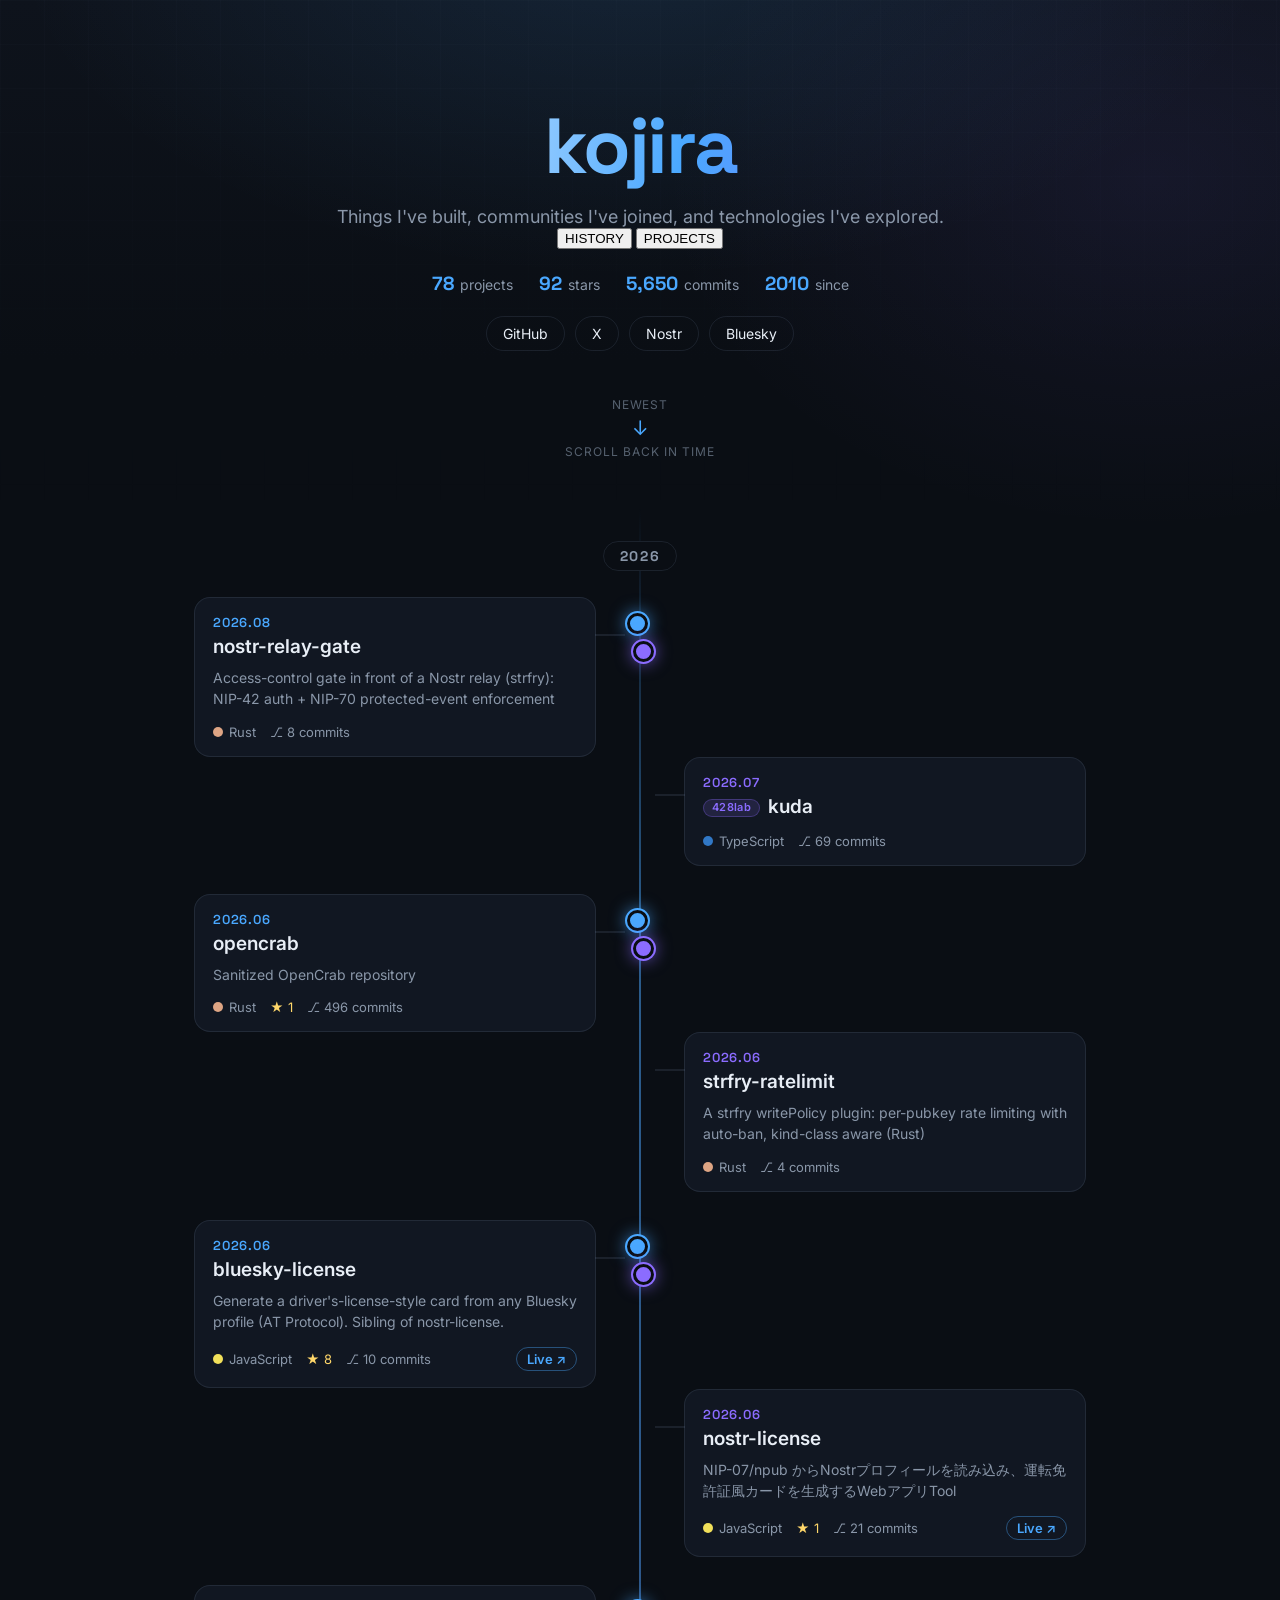
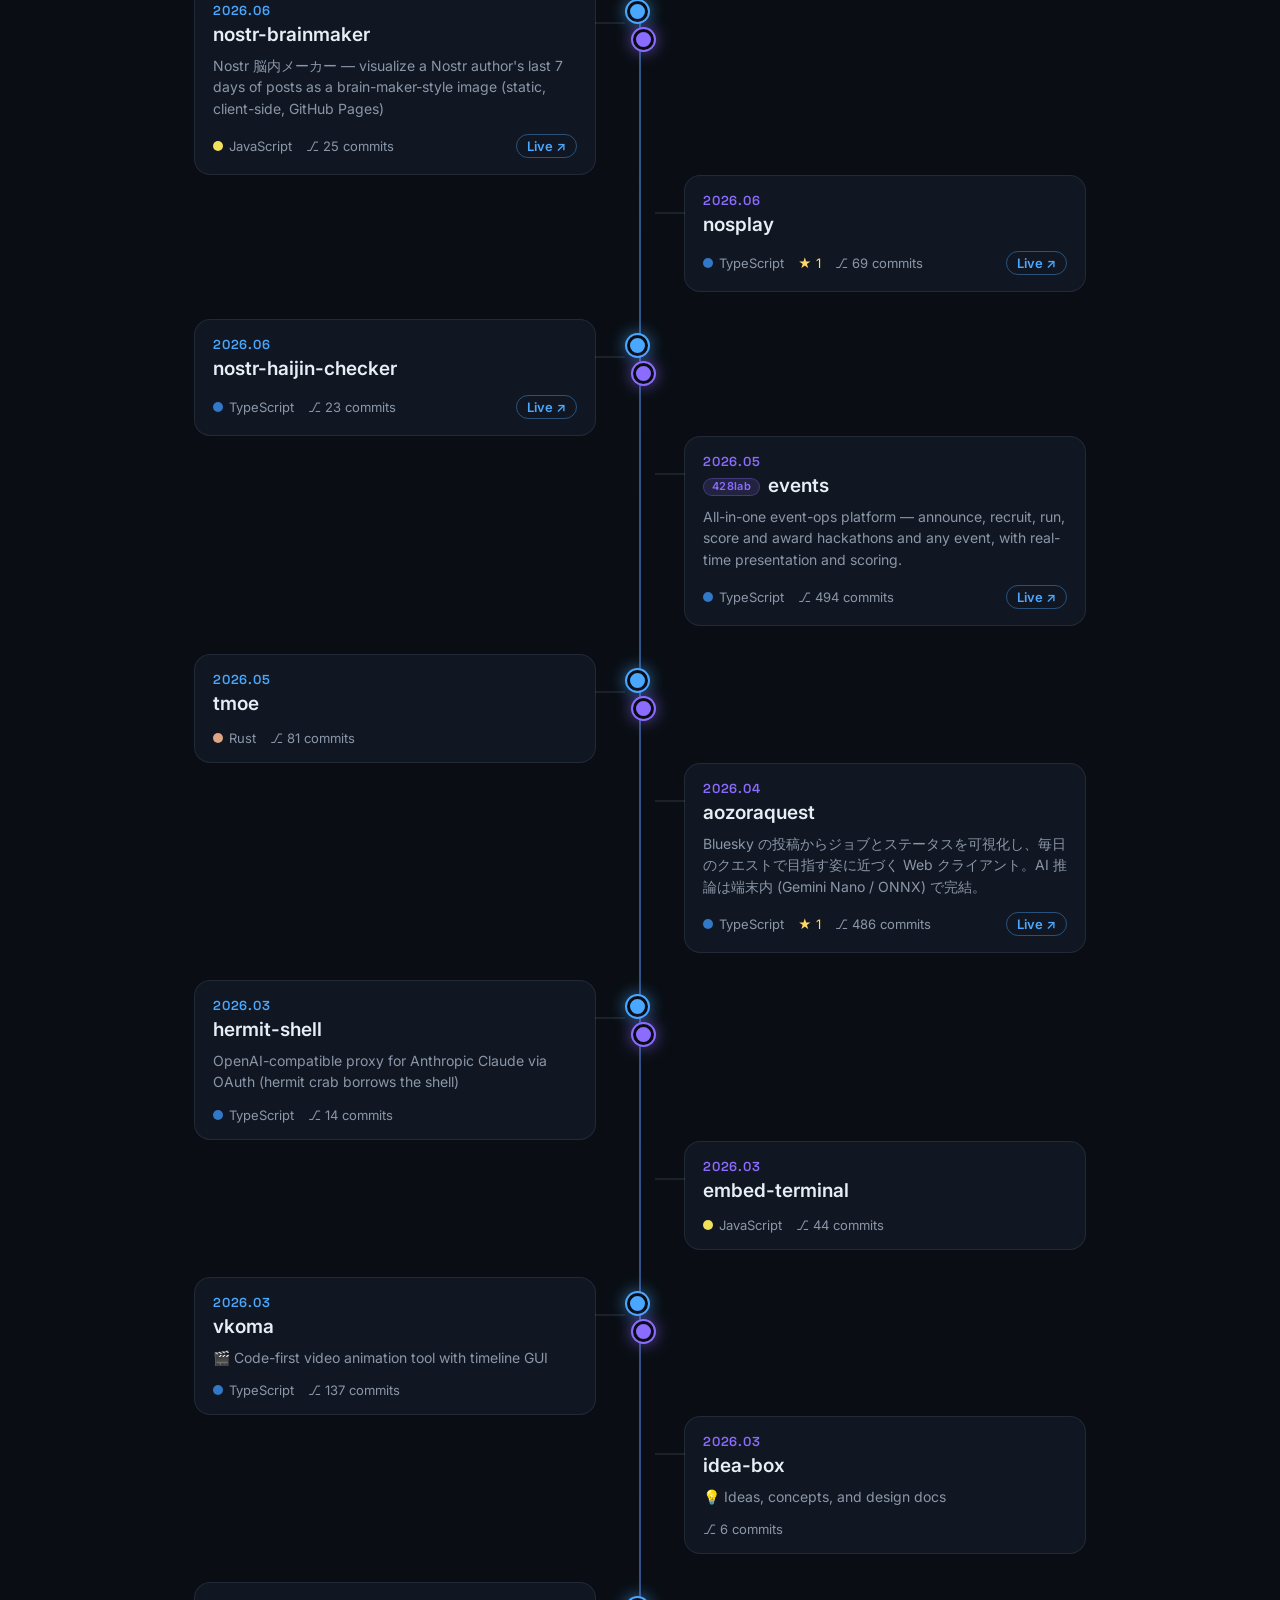
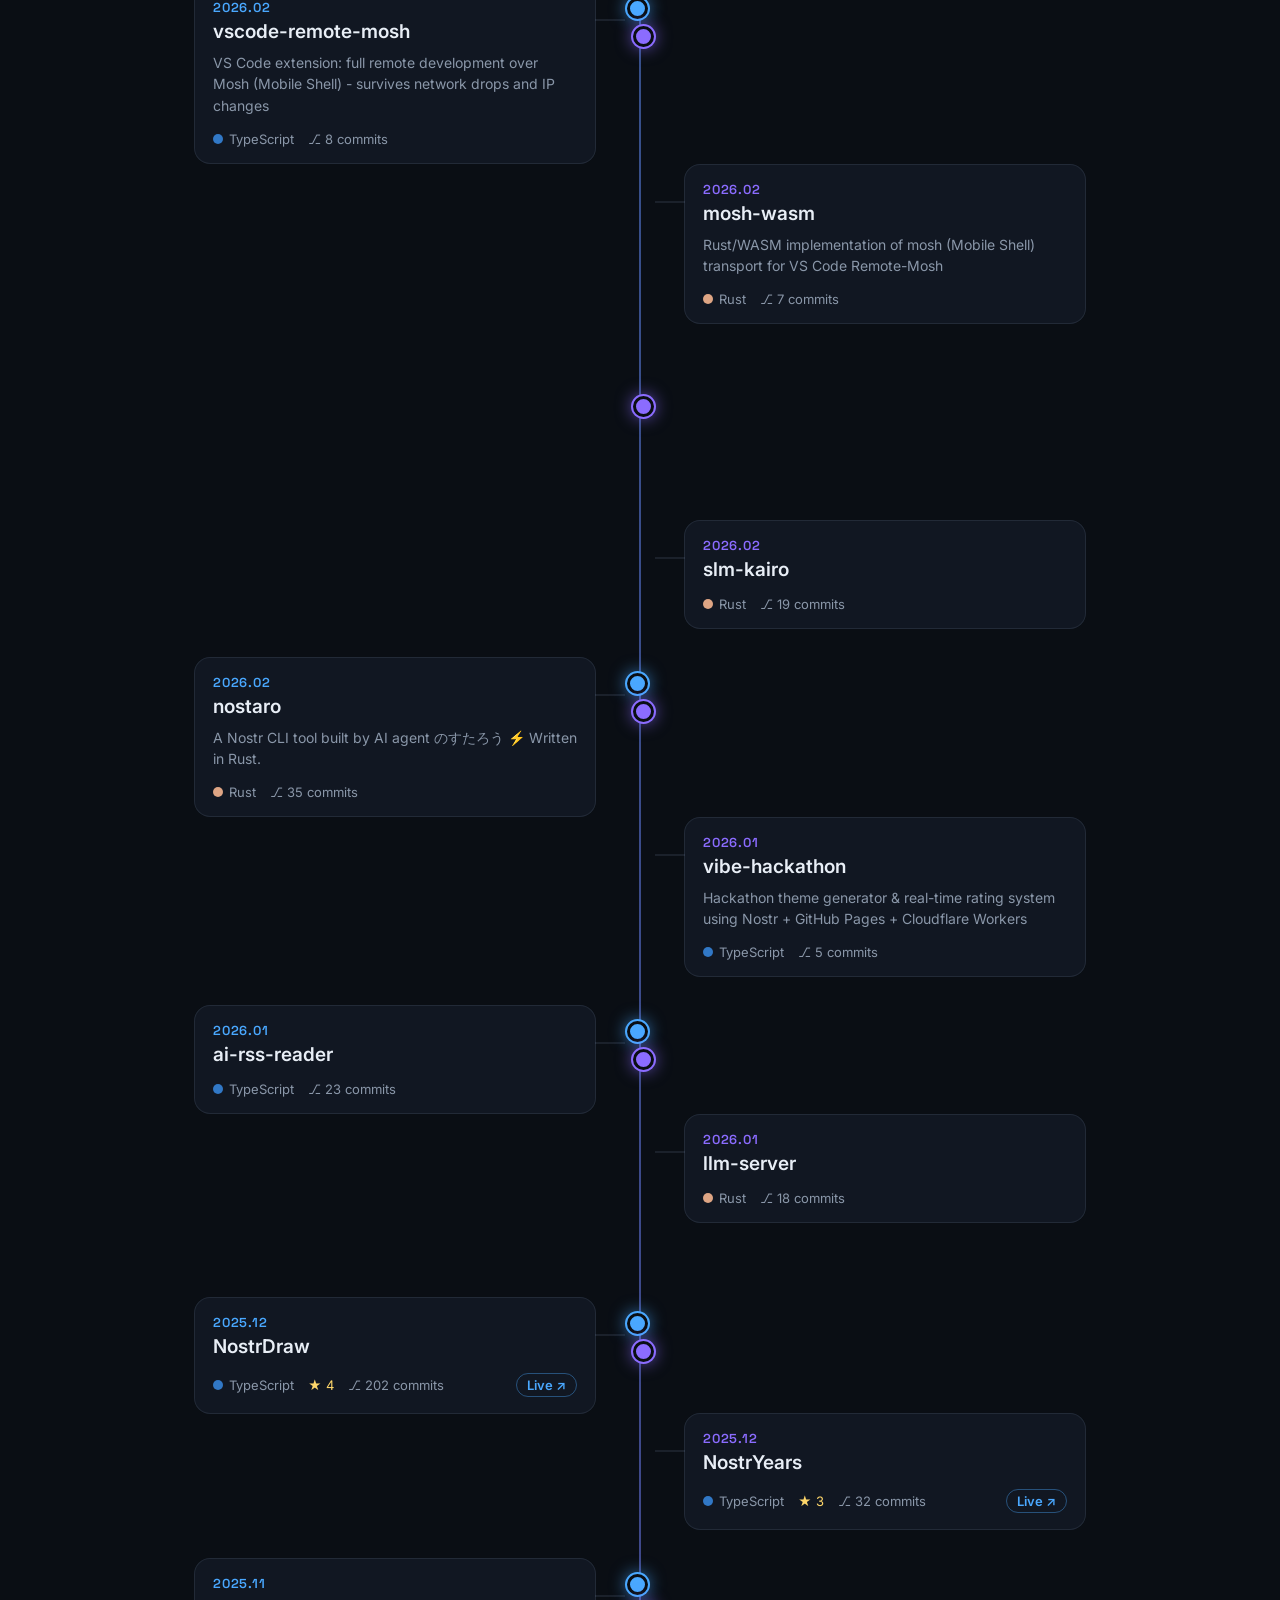
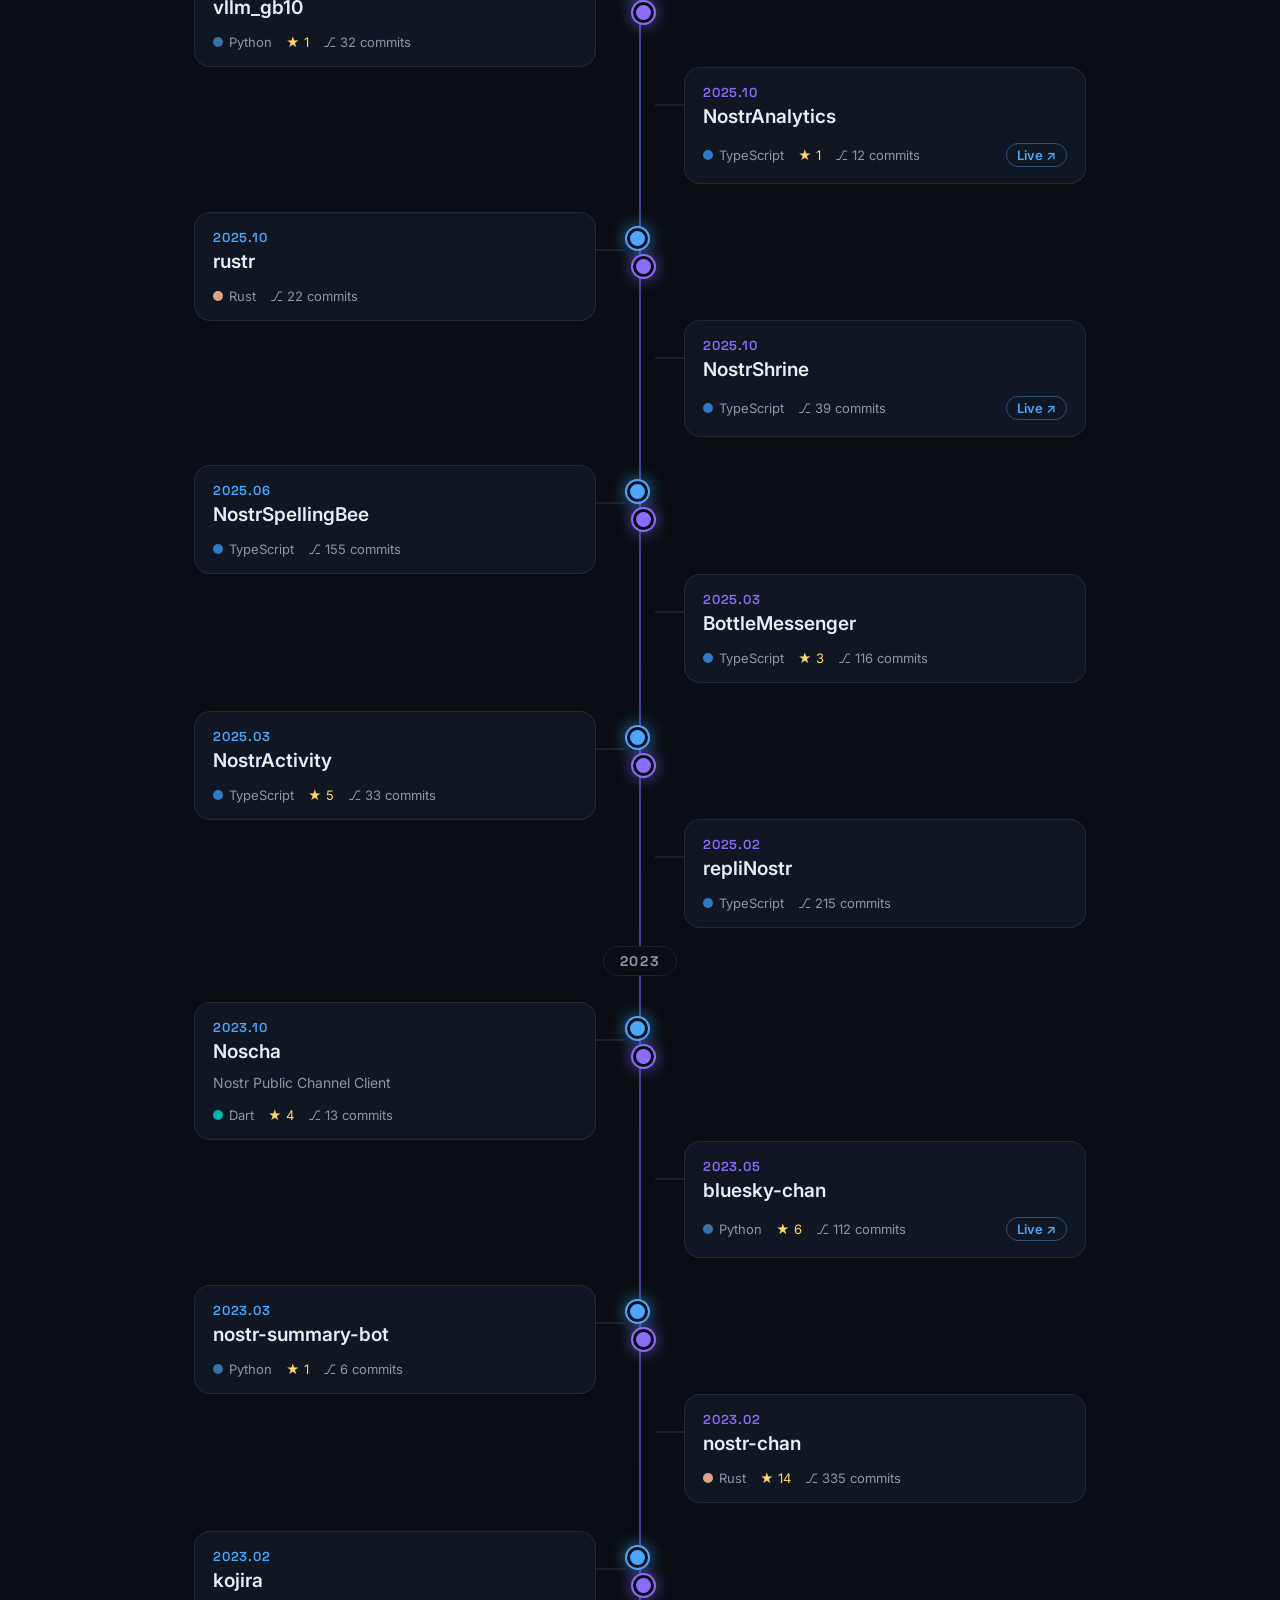
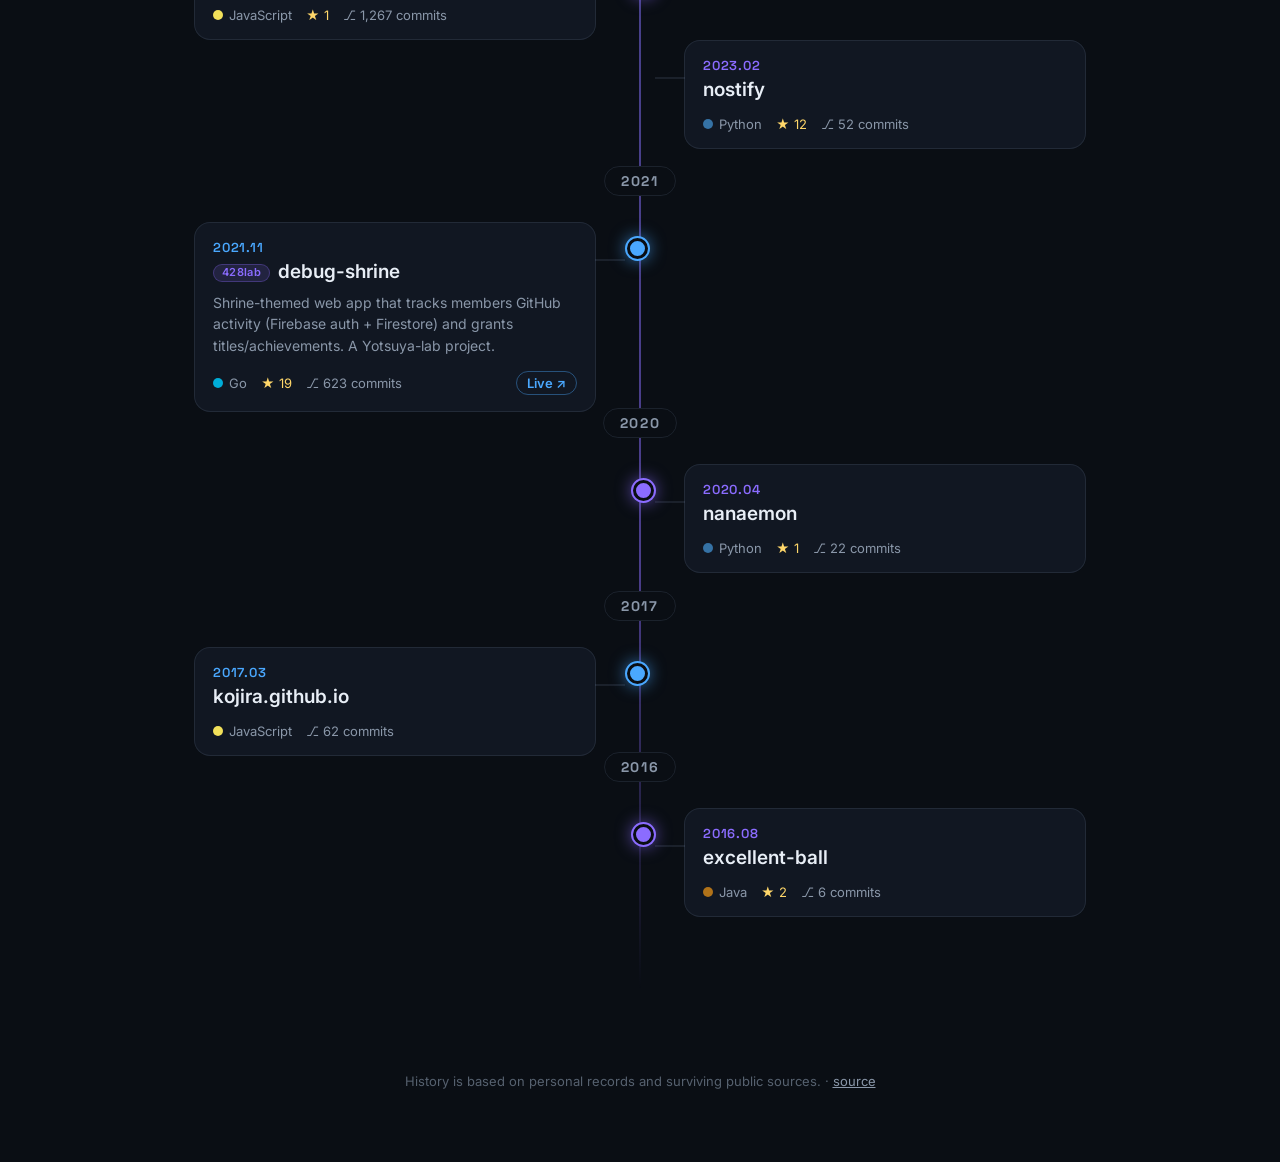
==== commit 696d5111: "Add history and projects view switcher" ====
--- a/index.html
+++ b/index.html
@@ -1,23 +1,20 @@
 <!DOCTYPE html>
-<html lang="en">
+<html lang="ja">
 <head>
   <meta charset="UTF-8" />
   <meta name="viewport" content="width=device-width, initial-scale=1.0" />
-  <title>kojira — projects timeline</title>
-  <meta name="description" content="A timeline of kojira's public repositories — Nostr & Bluesky services, tools, and experiments, newest first." />
+  <title>kojira — history & projects</title>
+  <meta name="description" content="kojiraの技術活動史と公開プロジェクトのタイムライン。Android、コミュニティ、分散SNS、AIなど。" />
 
   <meta property="og:type" content="website" />
   <meta property="og:site_name" content="kojira" />
-  <meta property="og:title" content="kojira — projects timeline" />
-  <meta property="og:description" content="A timeline of kojira's public repositories — Nostr & Bluesky services, tools, and experiments." />
+  <meta property="og:title" content="kojira — history & projects" />
+  <meta property="og:description" content="A timeline of things I've built, communities I've joined, and technologies I've explored." />
   <meta property="og:url" content="https://kojira.github.io/" />
   <meta property="og:image" content="https://kojira.github.io/og.png?v=1" />
-  <meta property="og:image:width" content="1200" />
-  <meta property="og:image:height" content="630" />
-  <meta property="og:image:alt" content="kojira — projects timeline. Nostr & Bluesky services, tools, and experiments." />
   <meta name="twitter:card" content="summary_large_image" />
-  <meta name="twitter:title" content="kojira — projects timeline" />
-  <meta name="twitter:description" content="A timeline of kojira's public repositories — Nostr & Bluesky services, tools, and experiments." />
+  <meta name="twitter:title" content="kojira — history & projects" />
+  <meta name="twitter:description" content="A timeline of things I've built, communities I've joined, and technologies I've explored." />
   <meta name="twitter:image" content="https://kojira.github.io/og.png?v=1" />
 
   <link rel="preconnect" href="https://fonts.googleapis.com" />
@@ -30,17 +27,19 @@
 
   <header class="site-header">
     <h1 class="logo">kojira</h1>
-    <p class="tagline">Public repositories — a timeline of things I've built.</p>
+    <p class="tagline" id="tagline">Things I've built, communities I've joined, and technologies I've explored.</p>
+
+    <nav class="view-switcher" aria-label="Timeline view">
+      <button class="view-button active" data-view="history" type="button">HISTORY</button>
+      <button class="view-button" data-view="projects" type="button">PROJECTS</button>
+    </nav>
+
     <div id="summary" class="summary"></div>
     <div class="links">
-      <a href="https://github.com/kojira" target="_blank" rel="noopener" aria-label="GitHub">
-        <svg class="ico" viewBox="0 0 24 24" fill="currentColor" aria-hidden="true"><path d="M12 .297c-6.63 0-12 5.373-12 12 0 5.303 3.438 9.8 8.205 11.385.6.113.82-.258.82-.577 0-.285-.01-1.04-.015-2.04-3.338.724-4.042-1.61-4.042-1.61C4.422 18.07 3.633 17.7 3.633 17.7c-1.087-.744.084-.729.084-.729 1.205.084 1.838 1.236 1.838 1.236 1.07 1.835 2.809 1.305 3.495.998.108-.776.417-1.305.76-1.605-2.665-.3-5.466-1.332-5.466-5.93 0-1.31.465-2.38 1.235-3.22-.135-.303-.54-1.523.105-3.176 0 0 1.005-.322 3.3 1.23.96-.267 1.98-.399 3-.405 1.02.006 2.04.138 3 .405 2.28-1.552 3.285-1.23 3.285-1.23.645 1.653.24 2.873.12 3.176.765.84 1.23 1.91 1.23 3.22 0 4.61-2.805 5.625-5.475 5.92.42.36.81 1.096.81 2.22 0 1.606-.015 2.896-.015 3.286 0 .315.21.69.825.57C20.565 22.092 24 17.592 24 12.297c0-6.627-5.373-12-12-12"/></svg>GitHub</a>
-      <a href="https://x.com/kojira" target="_blank" rel="noopener" aria-label="X">
-        <svg class="ico" viewBox="0 0 24 24" fill="currentColor" aria-hidden="true"><path d="M14.234 10.162 22.977 0h-2.072l-7.591 8.824L7.251 0H.258l9.168 13.343L.258 24H2.33l8.016-9.318L16.749 24h6.993zm-2.837 3.299-.929-1.329L3.076 1.56h3.182l5.965 8.532.929 1.329 7.754 11.09h-3.182z"/></svg>X</a>
-      <a href="https://njump.me/kojira.io" target="_blank" rel="noopener" aria-label="Nostr">
-        <svg class="ico" viewBox="0 0 24 24" fill="currentColor" aria-hidden="true"><ellipse cx="15.2" cy="15" rx="5" ry="4.6"/><circle cx="8" cy="3.4" r="1.9"/><path d="M6.2 3 L3.4 3.7 L6.2 4.5 Z"/><path d="M8.7 5.1 C 11 7, 9.6 9.8, 12 11.4 C 13.2 12.2, 13.8 12.8, 14.2 13.6" fill="none" stroke="currentColor" stroke-width="2.4" stroke-linecap="round" stroke-linejoin="round"/><path d="M13.4 19.3 L12.7 23 M16.8 19.3 L17.5 23" fill="none" stroke="currentColor" stroke-width="1.5" stroke-linecap="round"/><path d="M19.9 12.6 C 21.8 12, 22 13.7, 20.7 14.5" fill="none" stroke="currentColor" stroke-width="1.6" stroke-linecap="round"/></svg>Nostr</a>
-      <a href="https://bsky.app/profile/kojira.io" target="_blank" rel="noopener" aria-label="Bluesky">
-        <svg class="ico" viewBox="0 0 24 24" fill="currentColor" aria-hidden="true"><path d="M5.202 2.857C7.954 4.922 10.913 9.11 12 11.358c1.087-2.247 4.046-6.436 6.798-8.501C20.783 1.366 24 .213 24 3.883c0 .732-.42 6.156-.667 7.037-.856 3.061-3.978 3.842-6.755 3.37 4.854.826 6.089 3.562 3.422 6.299-5.065 5.196-7.28-1.304-7.847-2.97-.104-.305-.152-.448-.153-.327 0-.121-.05.022-.153.327-.568 1.666-2.782 8.166-7.847 2.97-2.667-2.737-1.432-5.473 3.422-6.3-2.777.473-5.899-.308-6.755-3.369C.42 10.04 0 4.615 0 3.883 0 .213 3.217 1.366 5.202 2.857Z"/></svg>Bluesky</a>
+      <a href="https://github.com/kojira" target="_blank" rel="noopener" aria-label="GitHub">GitHub</a>
+      <a href="https://x.com/kojira" target="_blank" rel="noopener" aria-label="X">X</a>
+      <a href="https://njump.me/kojira.io" target="_blank" rel="noopener" aria-label="Nostr">Nostr</a>
+      <a href="https://bsky.app/profile/kojira.io" target="_blank" rel="noopener" aria-label="Bluesky">Bluesky</a>
     </div>
     <div class="scroll-hint" aria-hidden="true">
       <span>newest</span>
@@ -54,12 +53,13 @@
   </main>
 
   <footer class="site-footer">
-    <p>Built with vanilla HTML/CSS/JS · data from the GitHub API ·
+    <p>History is based on personal records and surviving public sources. ·
       <a href="https://github.com/kojira/kojira.github.io" target="_blank" rel="noopener">source</a>
     </p>
   </footer>
 
   <script src="data.js"></script>
+  <script src="history.js"></script>
   <script src="app.js"></script>
 </body>
 </html>
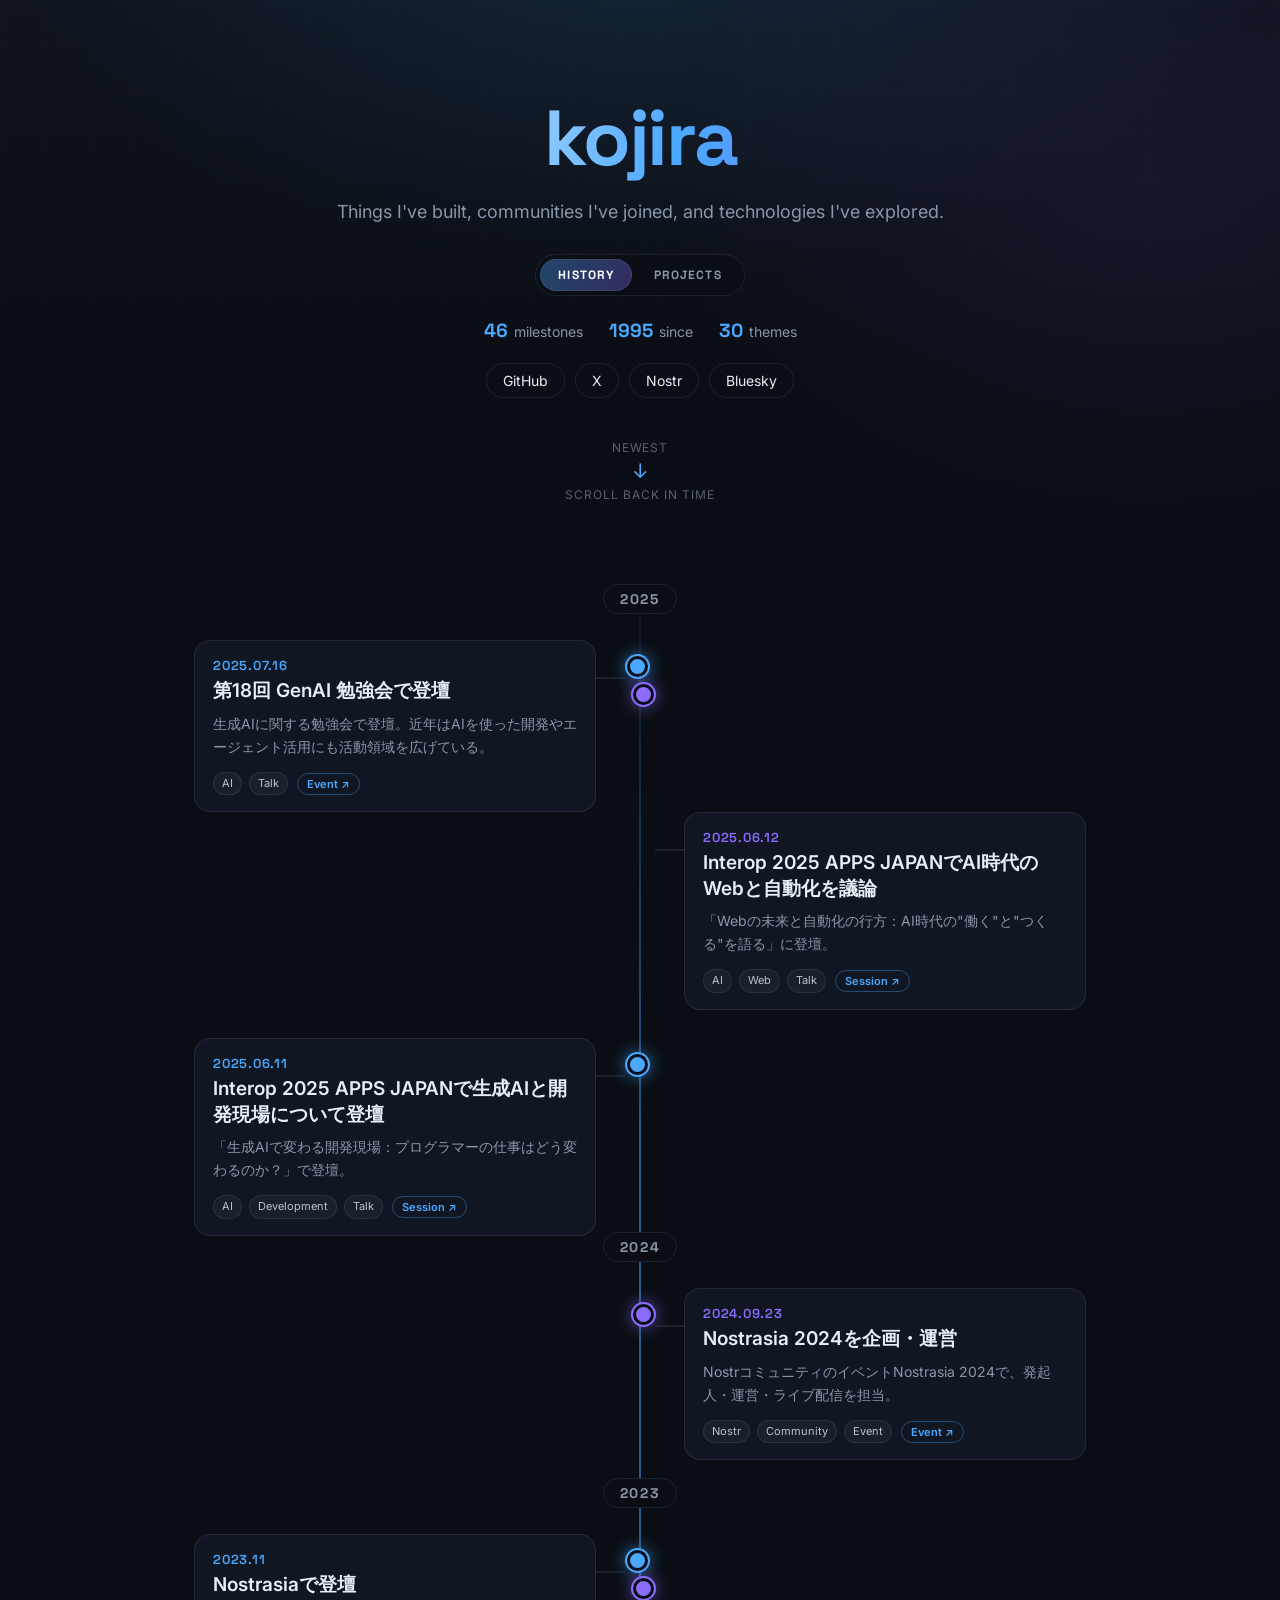
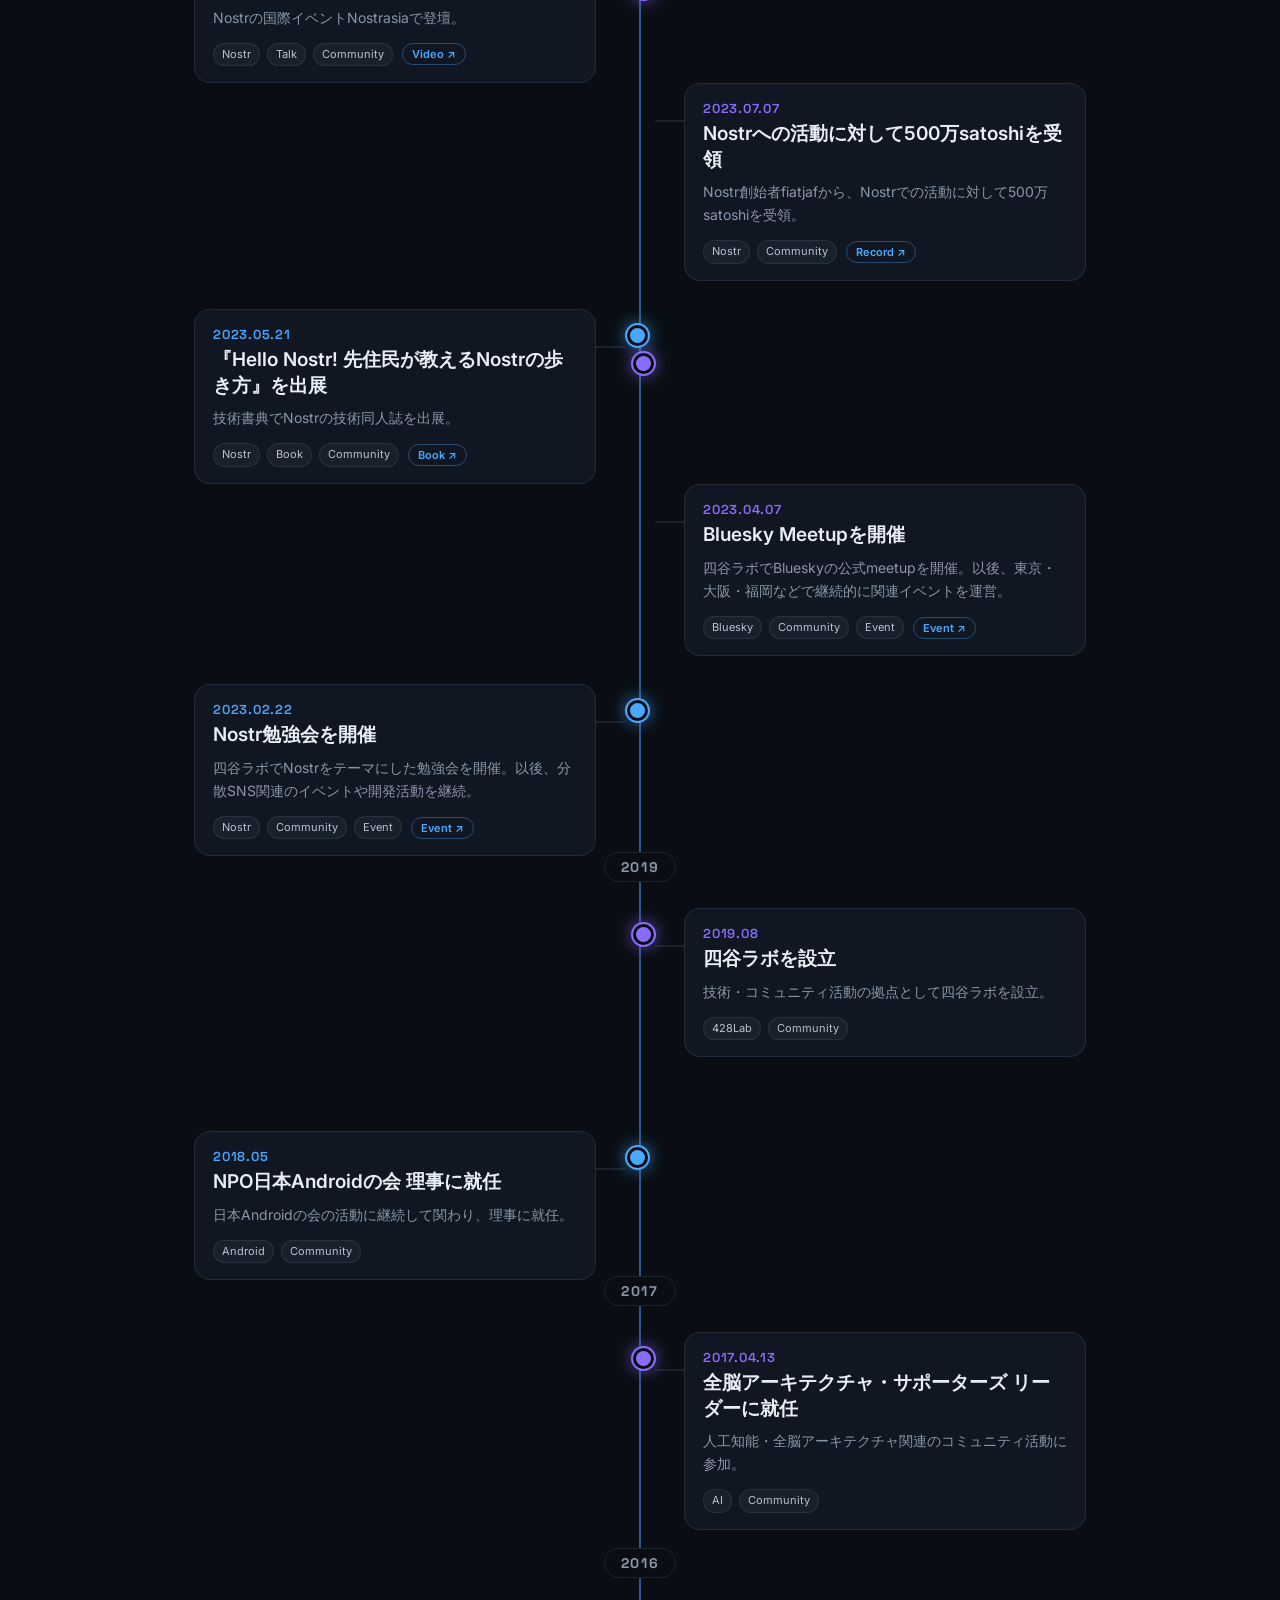
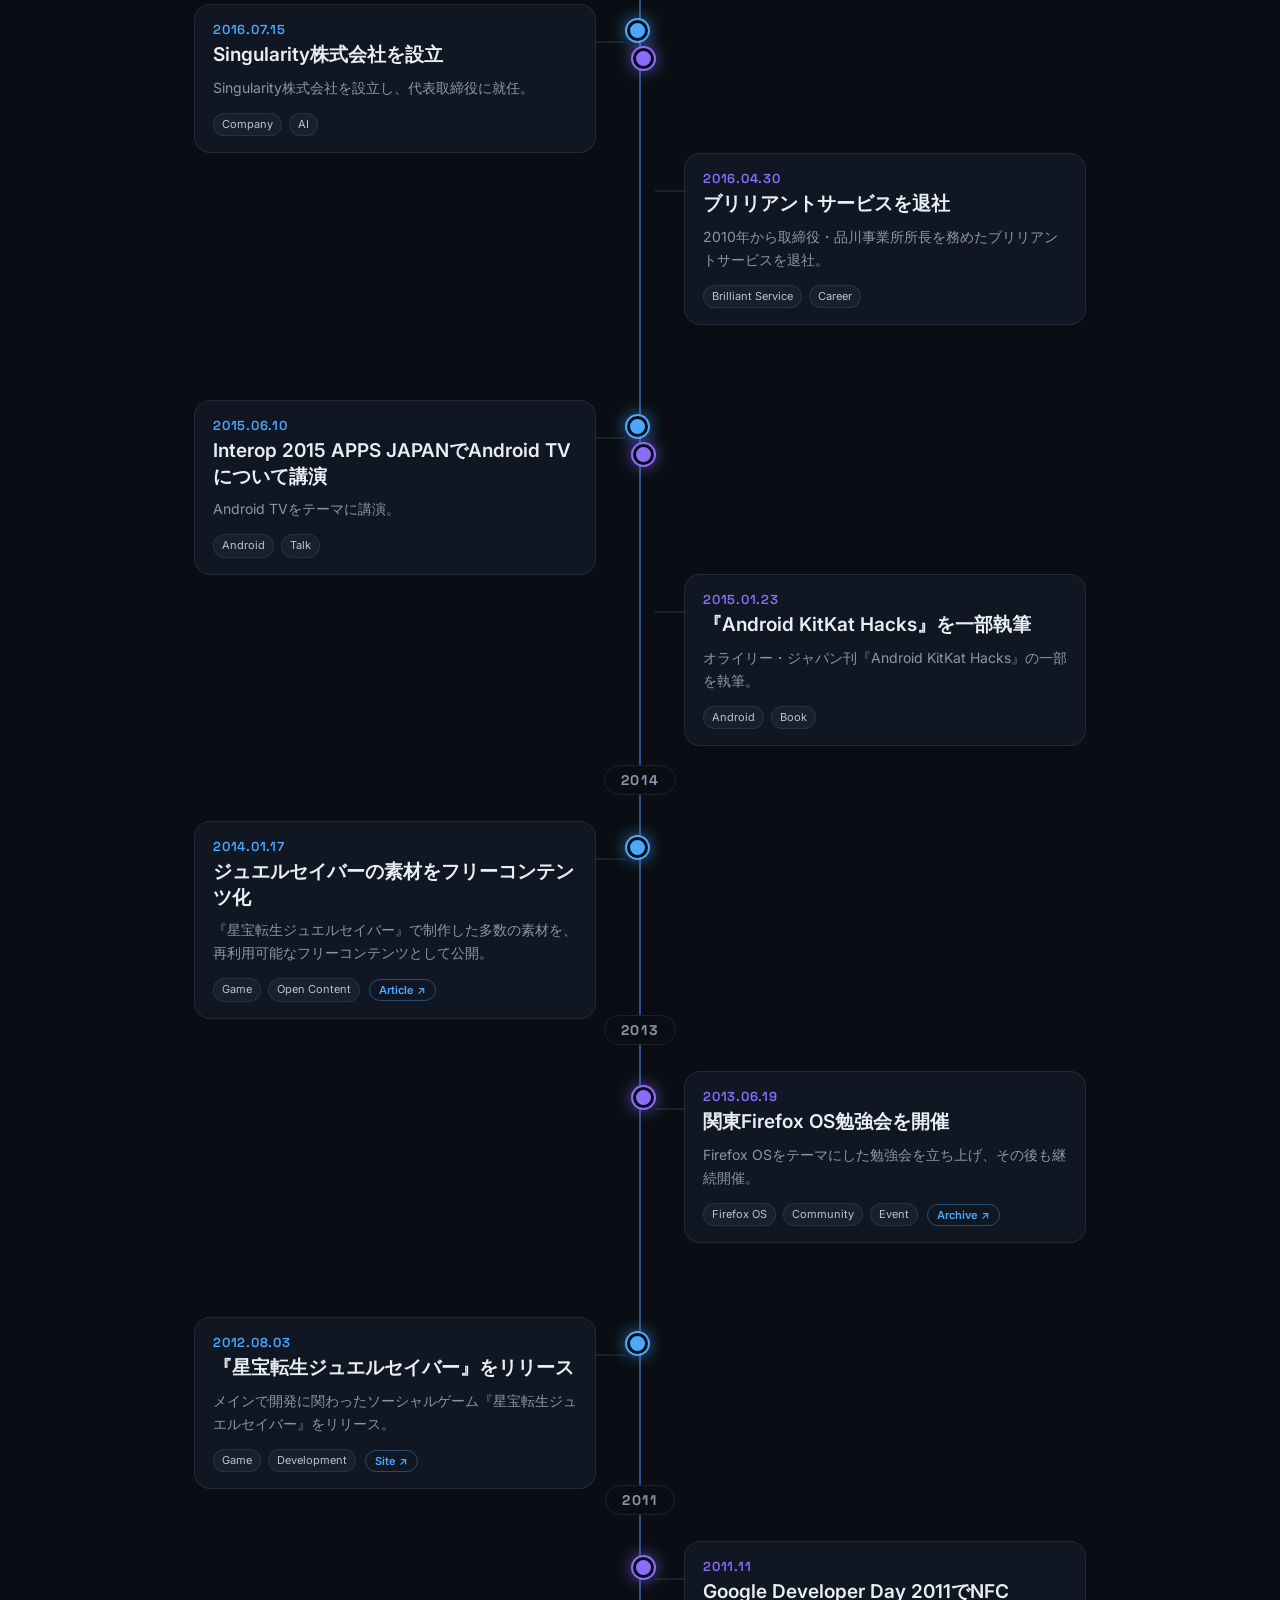
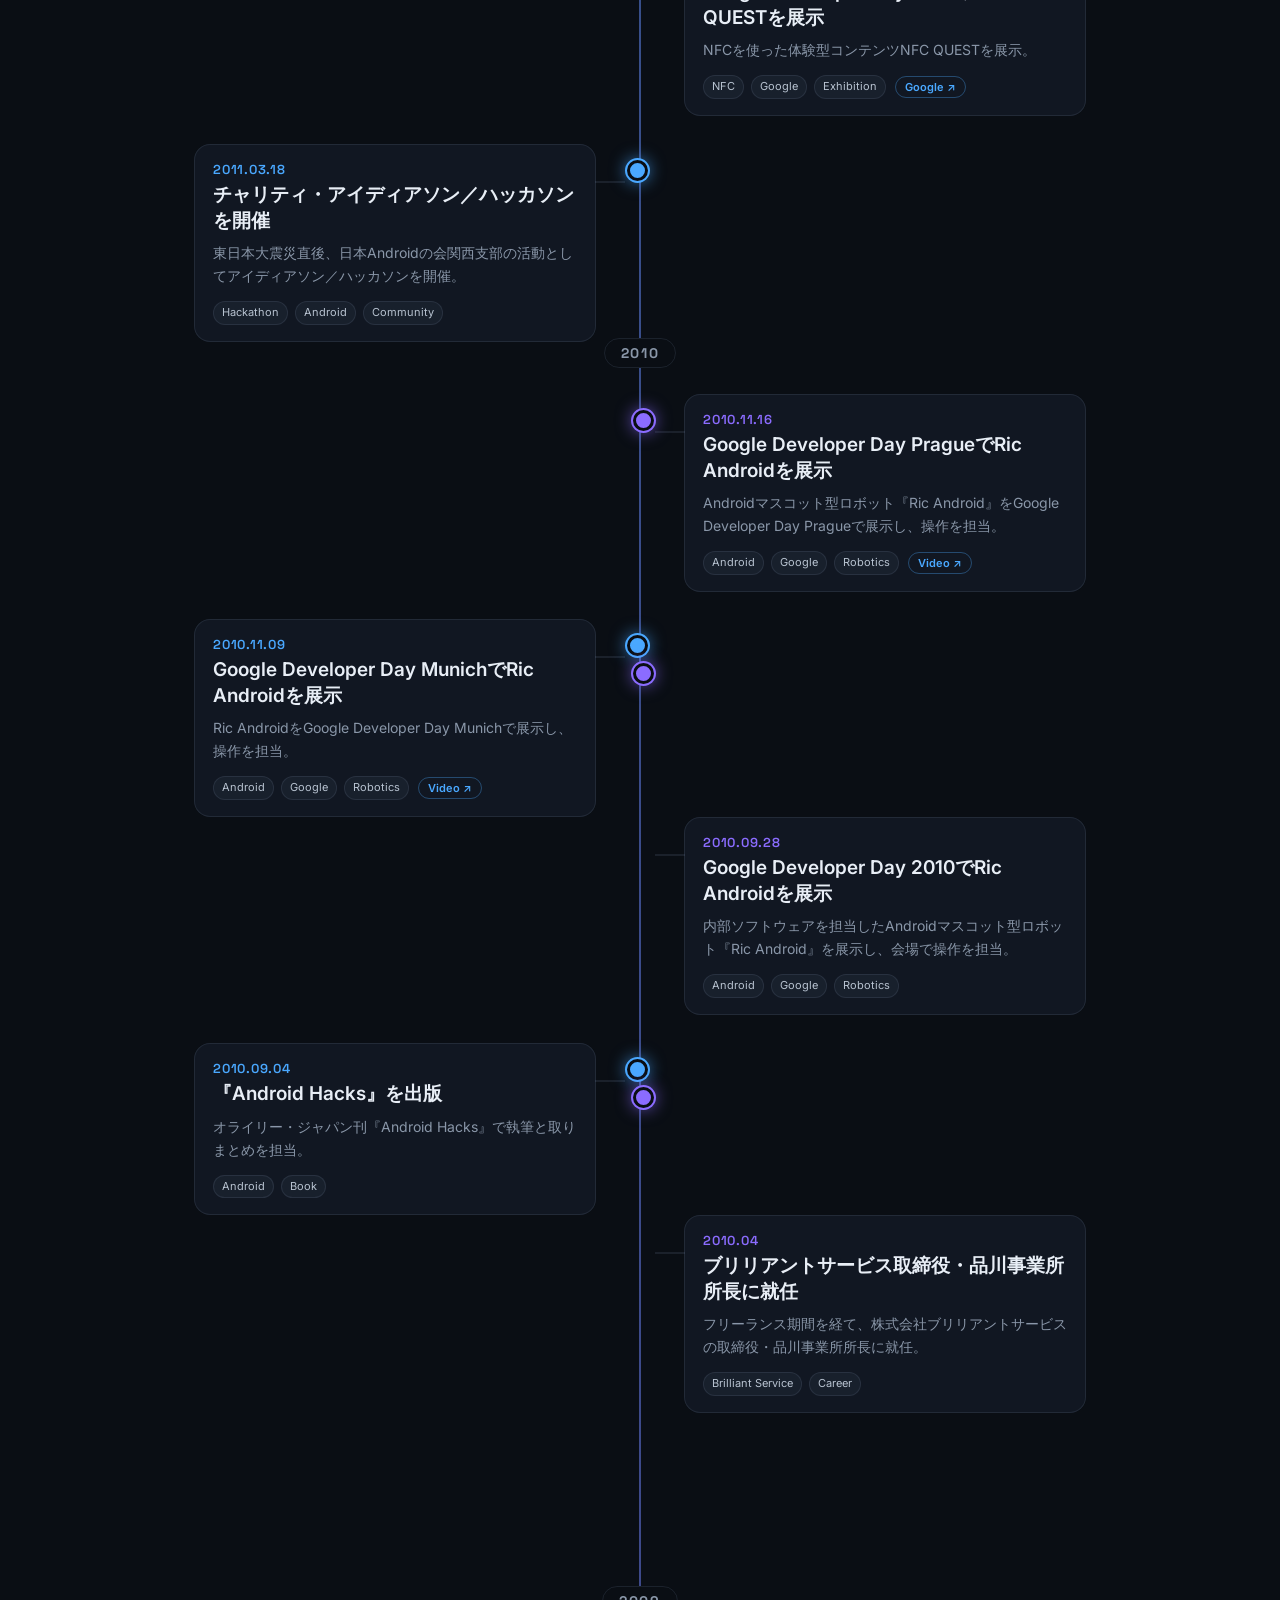
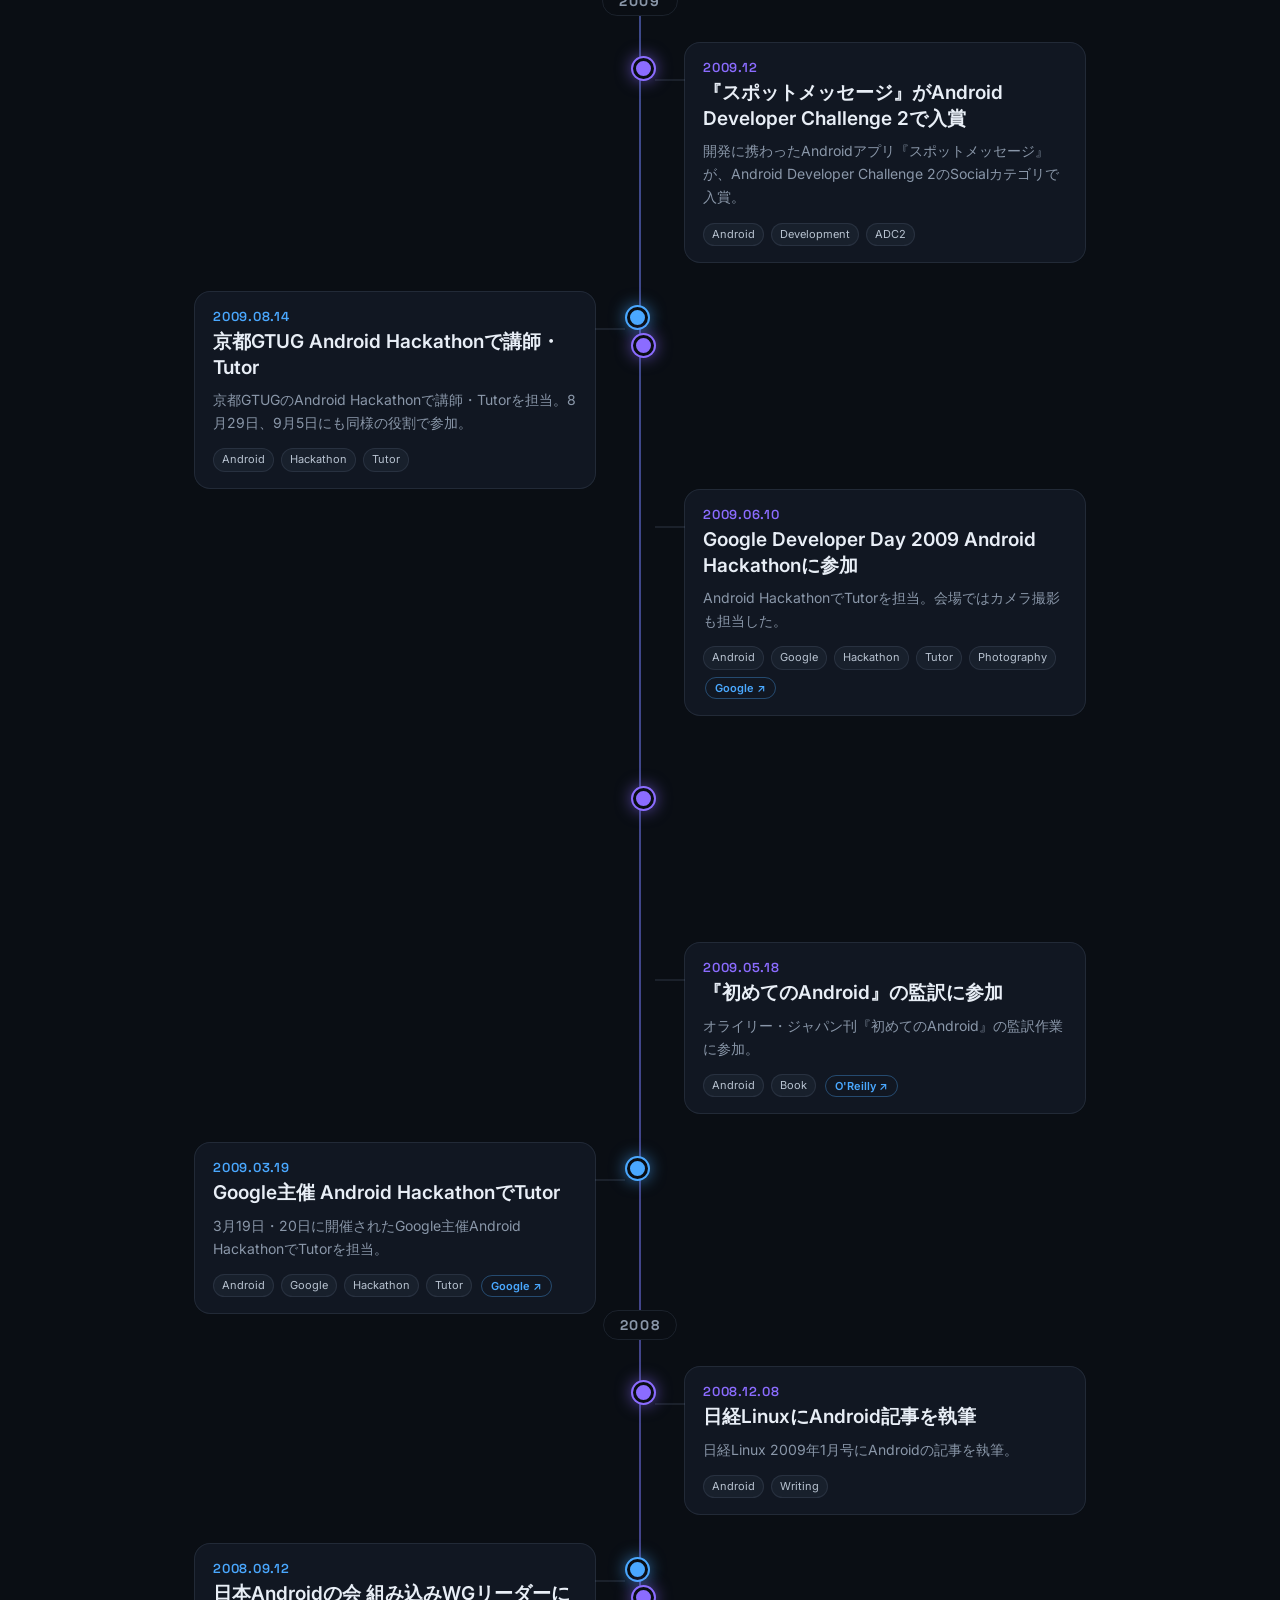
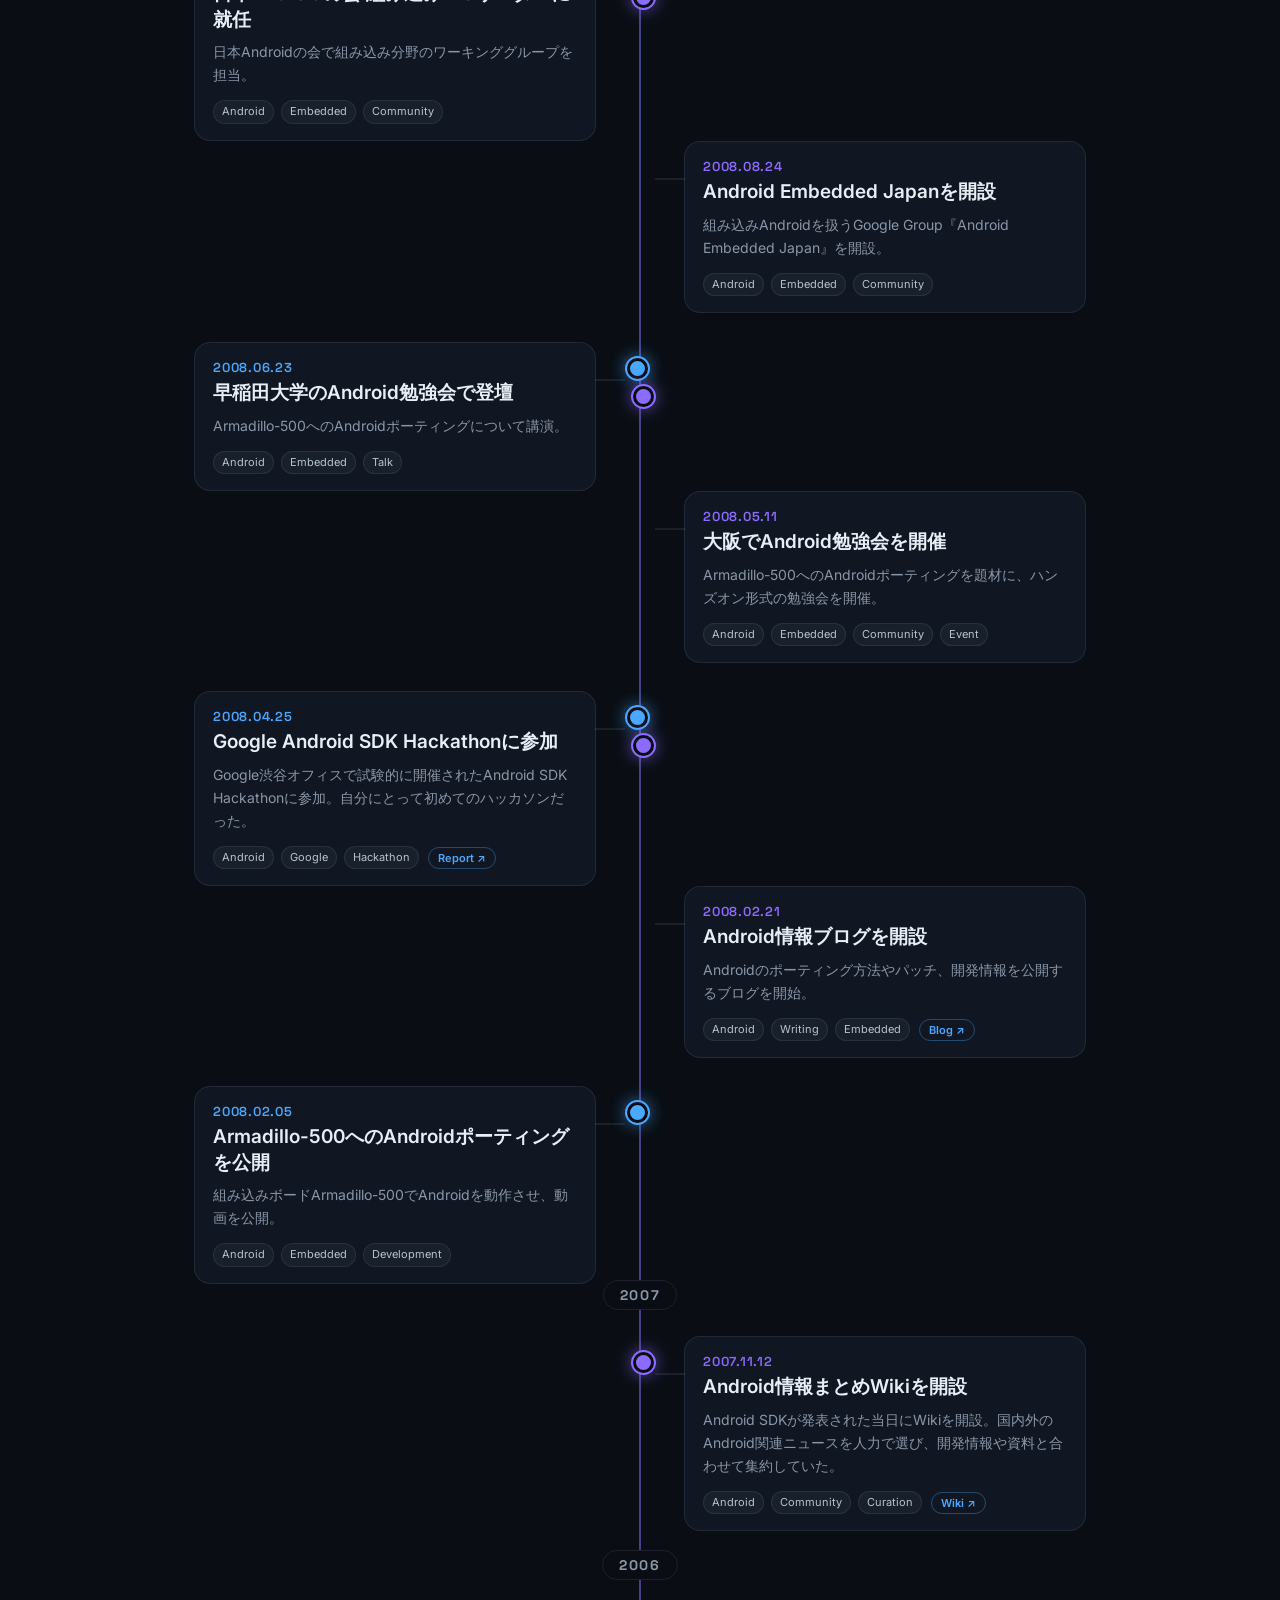
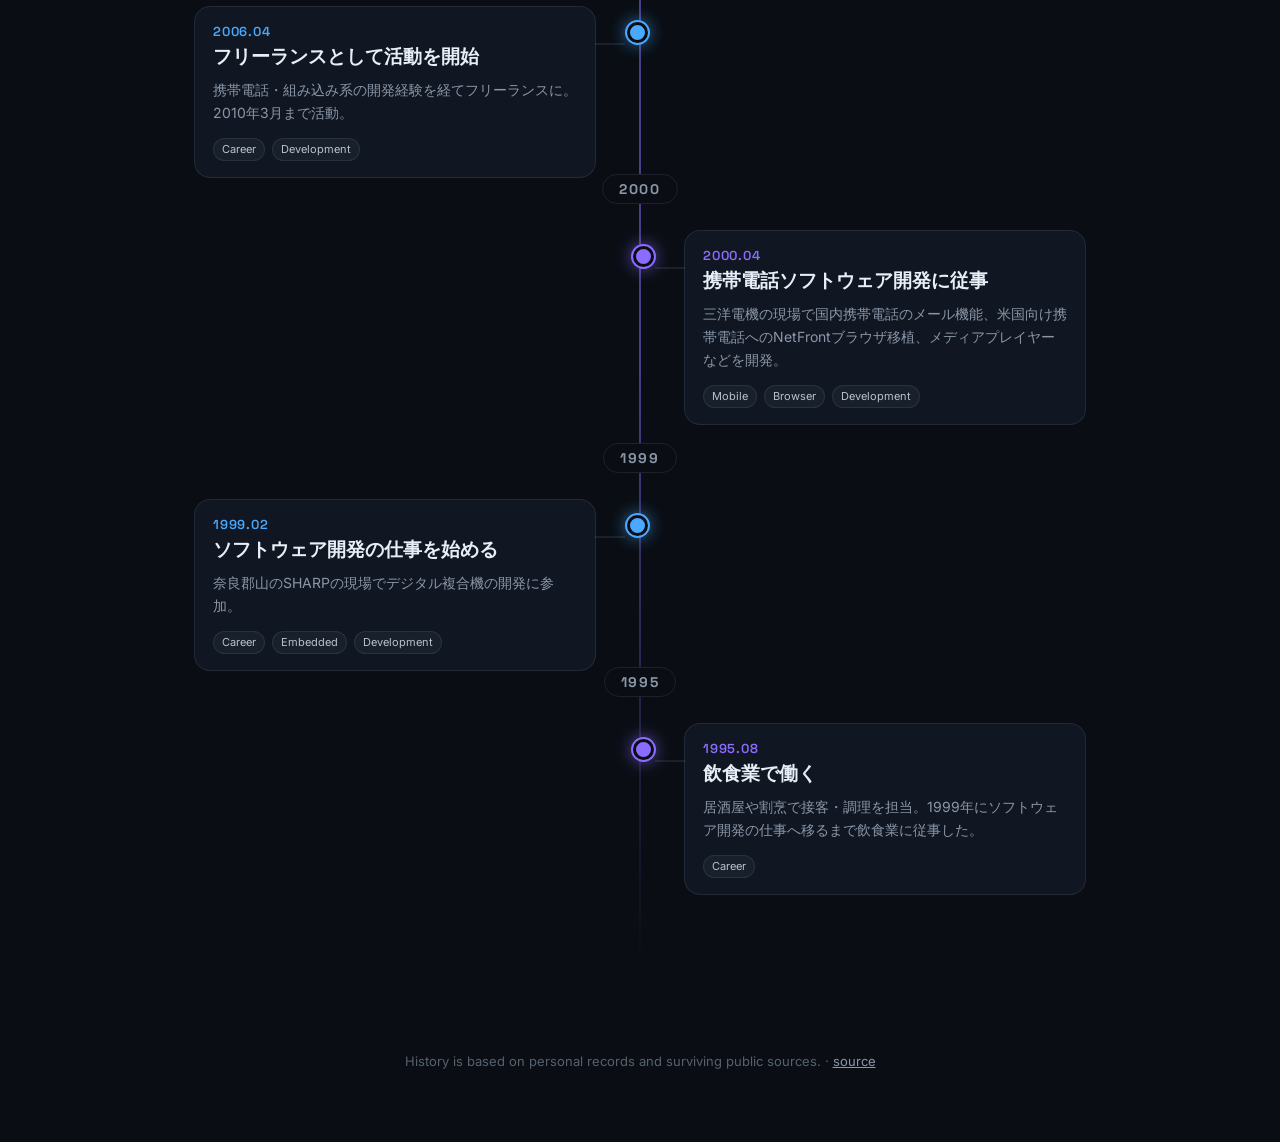
==== commit 64b0b13c: "build: add static history generation markers" ====
--- a/index.html
+++ b/index.html
@@ -49,7 +49,10 @@
   </header>
 
   <main>
-    <div id="timeline" class="timeline"></div>
+    <div id="timeline" class="timeline">
+      <!-- HISTORY:START -->
+      <!-- HISTORY:END -->
+    </div>
   </main>
 
   <footer class="site-footer">
--- a/style.css
+++ b/style.css
@@ -7,16 +7,14 @@
   --muted: #8a97a9;
   --faint: #56616f;
   --border: rgba(120, 140, 170, 0.16);
-  --accent: #4aa8ff;   /* bluesky blue */
-  --accent-2: #8b6cff; /* nostr purple */
+  --accent: #4aa8ff;
+  --accent-2: #8b6cff;
   --gold: #ffd76a;
   --line-w: 2px;
 }
 
 * { box-sizing: border-box; }
-
 html { scroll-behavior: smooth; }
-
 body {
   margin: 0;
   font-family: "Inter", -apple-system, BlinkMacSystemFont, "Hiragino Sans", "Noto Sans JP", sans-serif;
@@ -26,7 +24,6 @@
   overflow-x: hidden;
 }
 
-/* faint background grid + glow */
 .bg-grid {
   position: fixed;
   inset: 0;
@@ -47,11 +44,10 @@
   mask-image: linear-gradient(180deg, rgba(0,0,0,0.5), transparent 60%);
 }
 
-/* ===== Header ===== */
 .site-header {
   max-width: 900px;
   margin: 0 auto;
-  padding: 96px 24px 24px;
+  padding: 88px 24px 24px;
   text-align: center;
 }
 .logo {
@@ -66,10 +62,43 @@
   -webkit-text-fill-color: transparent;
 }
 .tagline {
-  margin: 10px 0 0;
+  margin: 10px auto 0;
+  max-width: 720px;
   color: var(--muted);
   font-size: clamp(15px, 2.4vw, 18px);
-}
+  line-height: 1.55;
+}
+
+.view-switcher {
+  margin: 28px auto 0;
+  display: inline-flex;
+  gap: 4px;
+  padding: 4px;
+  border: 1px solid var(--border);
+  border-radius: 999px;
+  background: rgba(10, 14, 20, 0.55);
+}
+.view-button {
+  appearance: none;
+  border: 0;
+  border-radius: 999px;
+  padding: 8px 18px;
+  background: transparent;
+  color: var(--muted);
+  font-family: "Space Grotesk", sans-serif;
+  font-size: 12px;
+  font-weight: 700;
+  letter-spacing: 0.09em;
+  cursor: pointer;
+  transition: background .2s, color .2s, box-shadow .2s;
+}
+.view-button:hover { color: var(--text); }
+.view-button.active {
+  color: #fff;
+  background: linear-gradient(120deg, rgba(74,168,255,.36), rgba(139,108,255,.32));
+  box-shadow: inset 0 0 0 1px rgba(255,255,255,.08);
+}
+
 .summary {
   margin: 22px auto 0;
   display: flex;
@@ -89,7 +118,6 @@
 .links a {
   display: inline-flex;
   align-items: center;
-  gap: 8px;
   color: var(--text);
   text-decoration: none;
   border: 1px solid var(--border);
@@ -98,11 +126,10 @@
   font-size: 14px;
   transition: background .2s, border-color .2s;
 }
-.links .ico { width: 16px; height: 16px; flex: 0 0 auto; }
 .links a:hover { background: rgba(74,168,255,0.12); border-color: var(--accent); }
 
 .scroll-hint {
-  margin: 46px auto 0;
+  margin: 42px auto 0;
   display: inline-flex;
   flex-direction: column;
   align-items: center;
@@ -119,7 +146,6 @@
 }
 @keyframes bob { 0%,100% { transform: translateY(0); opacity:.6; } 50% { transform: translateY(6px); opacity:1; } }
 
-/* ===== Timeline ===== */
 main { padding: 24px 0 40px; }
 .timeline {
   position: relative;
@@ -127,7 +153,6 @@
   margin: 0 auto;
   padding: 30px 0 60px;
 }
-/* central line */
 .timeline::before {
   content: "";
   position: absolute;
@@ -136,22 +161,14 @@
   left: 50%;
   width: var(--line-w);
   transform: translateX(-50%);
-  background: linear-gradient(180deg,
-    transparent,
-    var(--accent) 6%,
-    var(--accent-2) 94%,
-    transparent);
+  background: linear-gradient(180deg, transparent, var(--accent) 6%, var(--accent-2) 94%, transparent);
   opacity: 0.5;
 }
-
-/* year divider */
 .year {
   position: relative;
   text-align: center;
   margin: 8px 0 18px;
   z-index: 2;
-  /* 装飾ラベル。全幅の箱が直上カードのタイトルに重なってクリックを奪うため、クリックを
-     透過させる（年境界ごとに「その年の最後のカード」が押せなくなる不具合の修正）。 */
   pointer-events: none;
 }
 .year span {
@@ -165,8 +182,6 @@
   padding: 5px 16px;
   border-radius: 999px;
 }
-
-/* item row */
 .item {
   position: relative;
   width: 50%;
@@ -174,8 +189,6 @@
 }
 .item.left  { left: 0; text-align: right; }
 .item.right { left: 50%; text-align: left; }
-
-/* node dot on the center line */
 .item::after {
   content: "";
   position: absolute;
@@ -194,8 +207,6 @@
 .item.right::after { left: -7.5px; }
 .item.alt::after { background: var(--accent-2); box-shadow: 0 0 0 2px var(--accent-2), 0 0 16px 2px rgba(139,108,255,0.6); }
 .item.in::after { transform: scale(1); }
-
-/* connector from card to line */
 .item .card::before {
   content: "";
   position: absolute;
@@ -206,8 +217,6 @@
 }
 .item.left  .card::before { right: -30px; }
 .item.right .card::before { left: -30px; }
-
-/* card */
 .card {
   position: relative;
   display: inline-block;
@@ -236,7 +245,7 @@
   color: var(--accent);
 }
 .item.alt .card .date { color: var(--accent-2); }
-.card h3 { margin: 4px 0 0; font-size: 19px; font-weight: 600; line-height: 1.25; }
+.card h3 { margin: 4px 0 0; font-size: 19px; font-weight: 600; line-height: 1.35; }
 .card h3 .org {
   display: inline-block;
   font-size: 11px;
@@ -256,33 +265,49 @@
   margin: 8px 0 0;
   color: var(--muted);
   font-size: 14px;
-  line-height: 1.55;
+  line-height: 1.65;
 }
 .card .meta {
   margin-top: 14px;
   display: flex;
   flex-wrap: wrap;
   align-items: center;
-  gap: 8px 14px;
+  gap: 8px 12px;
   font-size: 13px;
   color: var(--muted);
 }
 .card .meta .lang { display: inline-flex; align-items: center; gap: 6px; }
 .card .meta .dot { width: 10px; height: 10px; border-radius: 50%; display: inline-block; }
 .card .meta .star { color: var(--gold); }
-.card .meta .live {
-  margin-left: auto;
+.card .meta .live,
+.source-link {
   color: var(--accent);
   text-decoration: none;
   font-weight: 600;
-  border: 1px solid rgba(74,168,255,0.4);
-  padding: 3px 10px;
-  border-radius: 999px;
-  transition: background .2s;
-}
-.card .meta .live:hover { background: rgba(74,168,255,0.14); }
-
-/* ===== reveal animation (no scroll hijack, just fade/float-in) ===== */
+  border: 1px solid rgba(74,168,255,0.35);
+  padding: 3px 9px;
+  border-radius: 999px;
+  transition: background .2s, border-color .2s;
+}
+.card .meta .live { margin-left: auto; }
+.card .meta .live:hover,
+.source-link:hover { background: rgba(74,168,255,0.14); border-color: rgba(74,168,255,.65); }
+
+.history-card { max-width: 440px; }
+.history-meta { gap: 7px !important; }
+.tag {
+  display: inline-flex;
+  align-items: center;
+  padding: 3px 8px;
+  border-radius: 999px;
+  color: #b8c3d1;
+  background: rgba(120, 140, 170, 0.08);
+  border: 1px solid rgba(120, 140, 170, 0.16);
+  font-size: 11px;
+  line-height: 1.4;
+}
+.source-link { font-size: 11px; margin-left: 2px; }
+
 .item .card,
 .year span {
   opacity: 0;
@@ -293,12 +318,8 @@
 .item.left  .card { transform: translateY(28px) translateX(40px) scale(0.97); }
 .item.right .card { transform: translateY(28px) translateX(-40px) scale(0.97); }
 .item.in .card,
-.year.in span {
-  opacity: 1;
-  transform: translateY(0) translateX(0) scale(1);
-}
-
-/* ===== Footer ===== */
+.year.in span { opacity: 1; transform: translateY(0) translateX(0) scale(1); }
+
 .site-footer {
   text-align: center;
   padding: 30px 24px 60px;
@@ -307,7 +328,6 @@
 }
 .site-footer a { color: var(--muted); }
 
-/* ===== Responsive: single column ===== */
 @media (max-width: 720px) {
   .timeline::before { left: 22px; }
   .item, .item.left, .item.right {
@@ -322,7 +342,8 @@
   .item.left .card::before, .item.right .card::before { left: -26px; right: auto; }
   .item.left .card, .item.right .card { transform: translateY(24px) scale(0.98); }
   .year { text-align: left; padding-left: 4px; }
-  .site-header { padding-top: 64px; }
+  .site-header { padding-top: 58px; }
+  .view-button { padding: 8px 15px; }
 }
 
 @media (prefers-reduced-motion: reduce) {
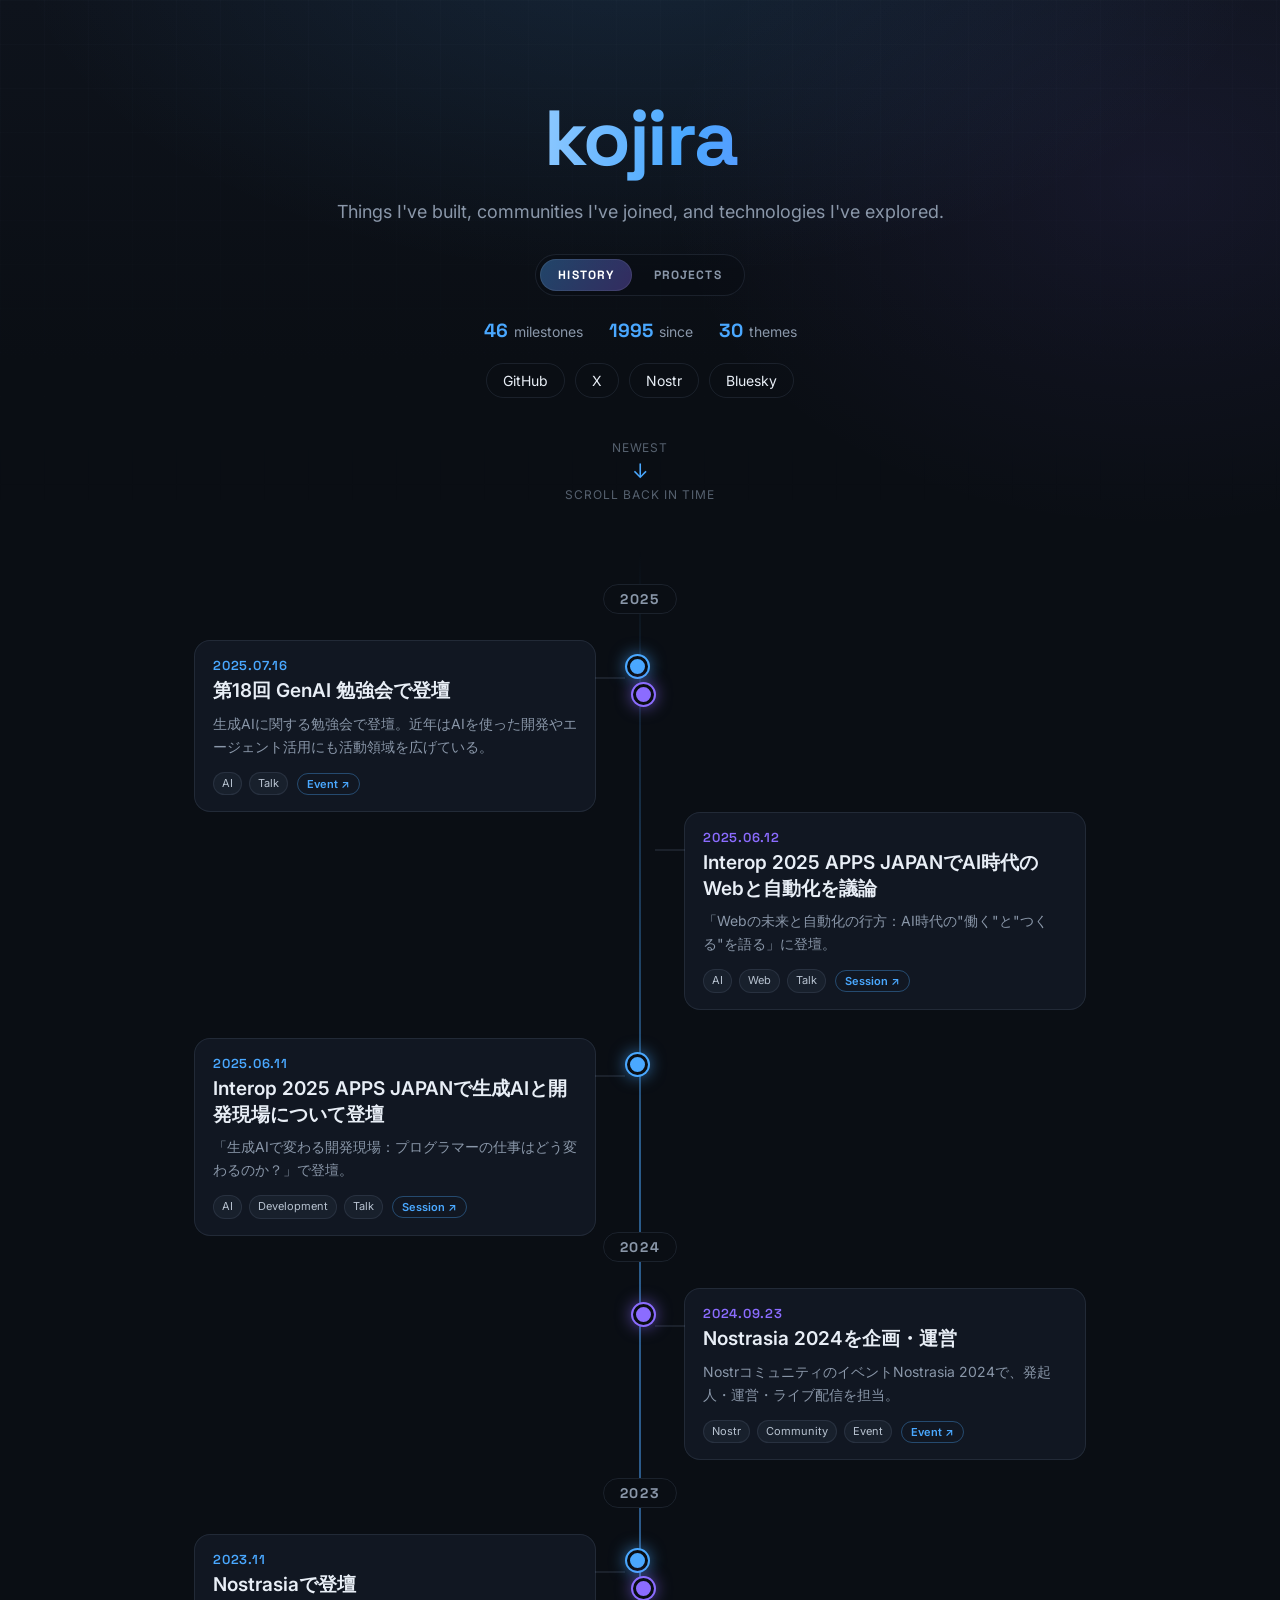
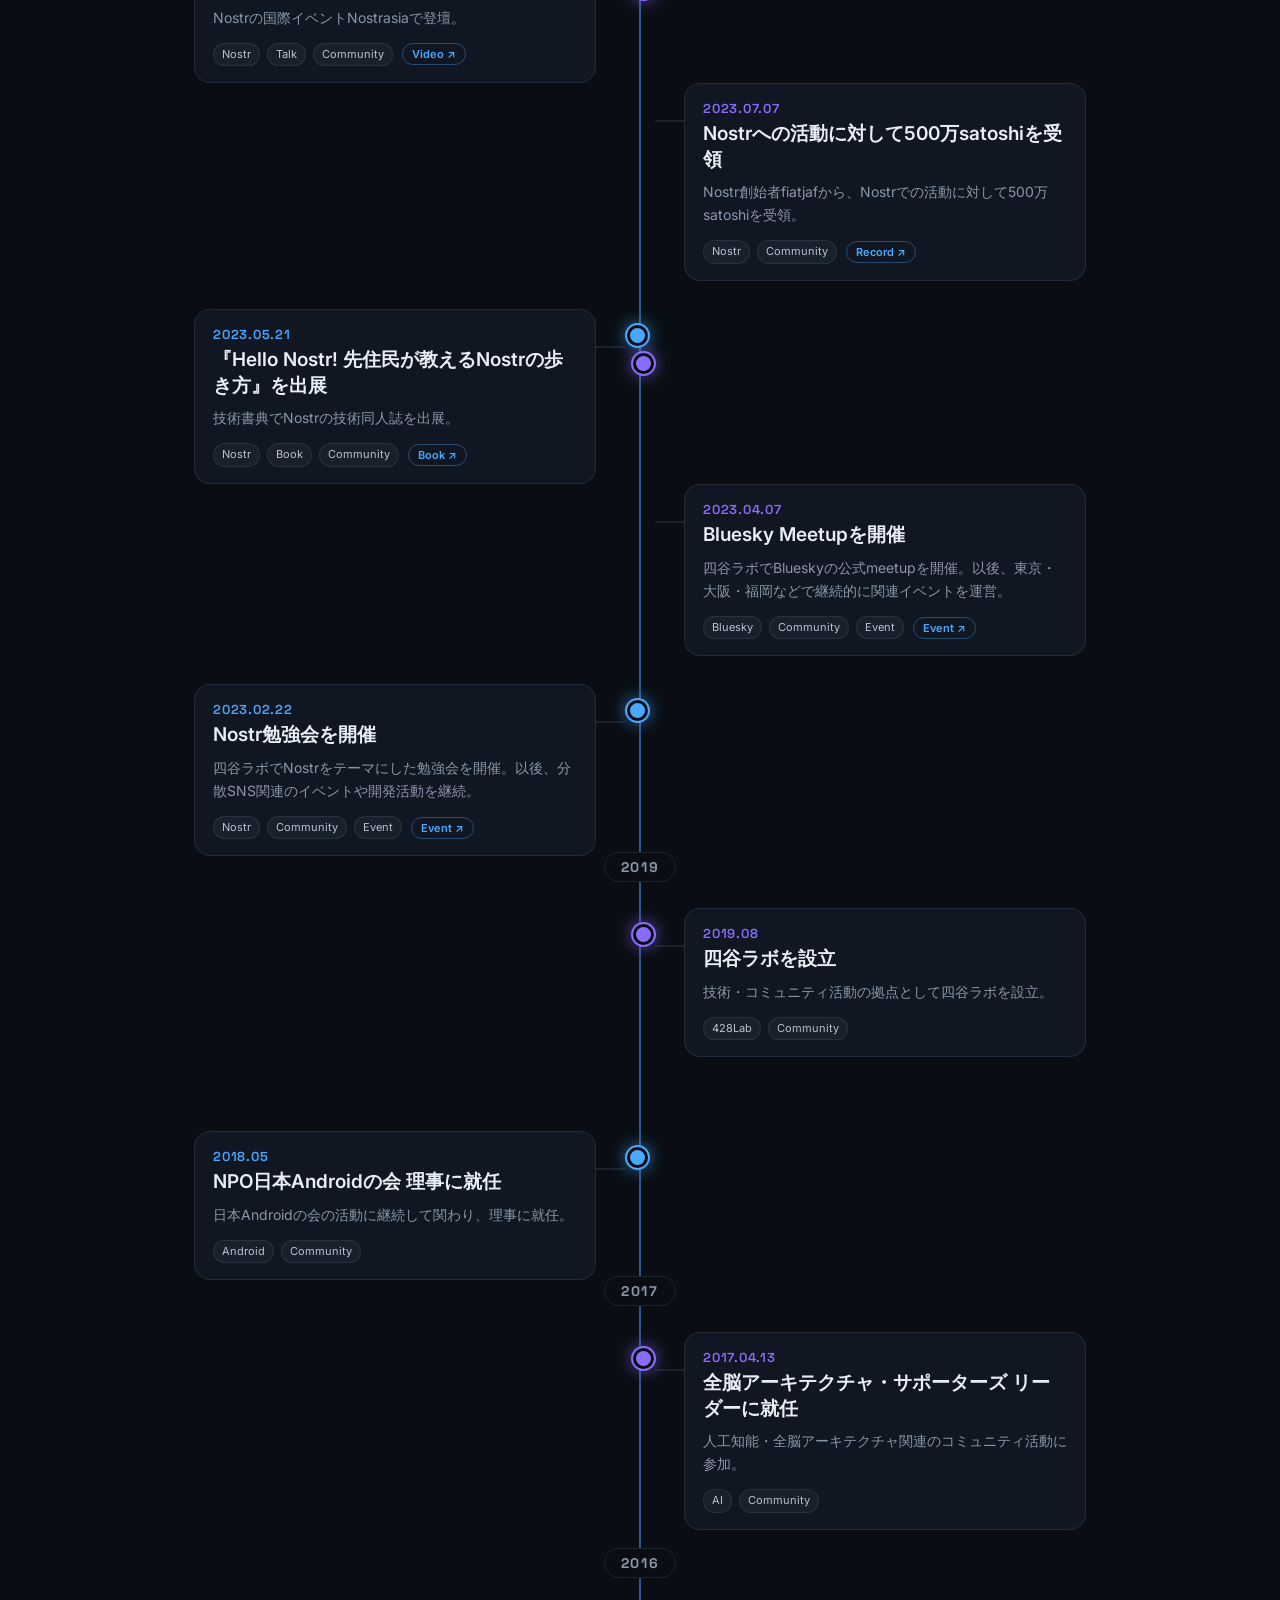
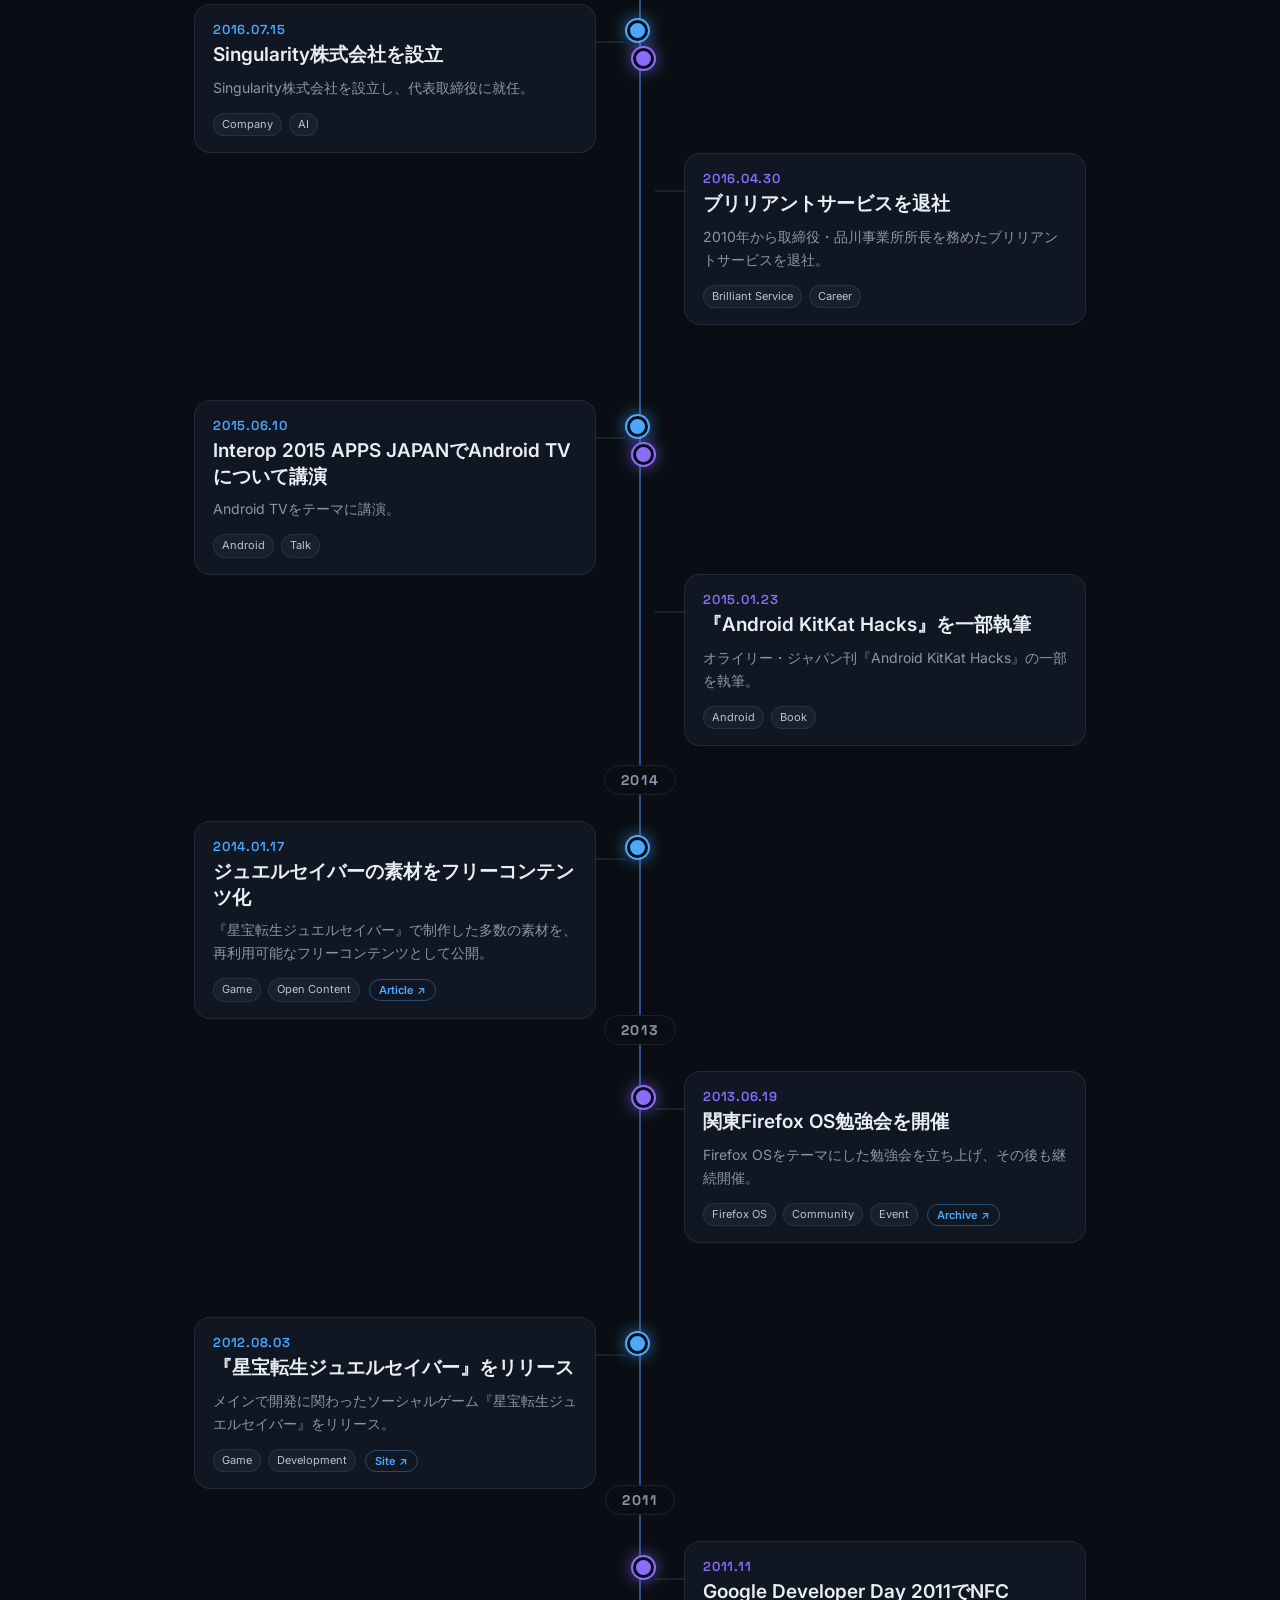
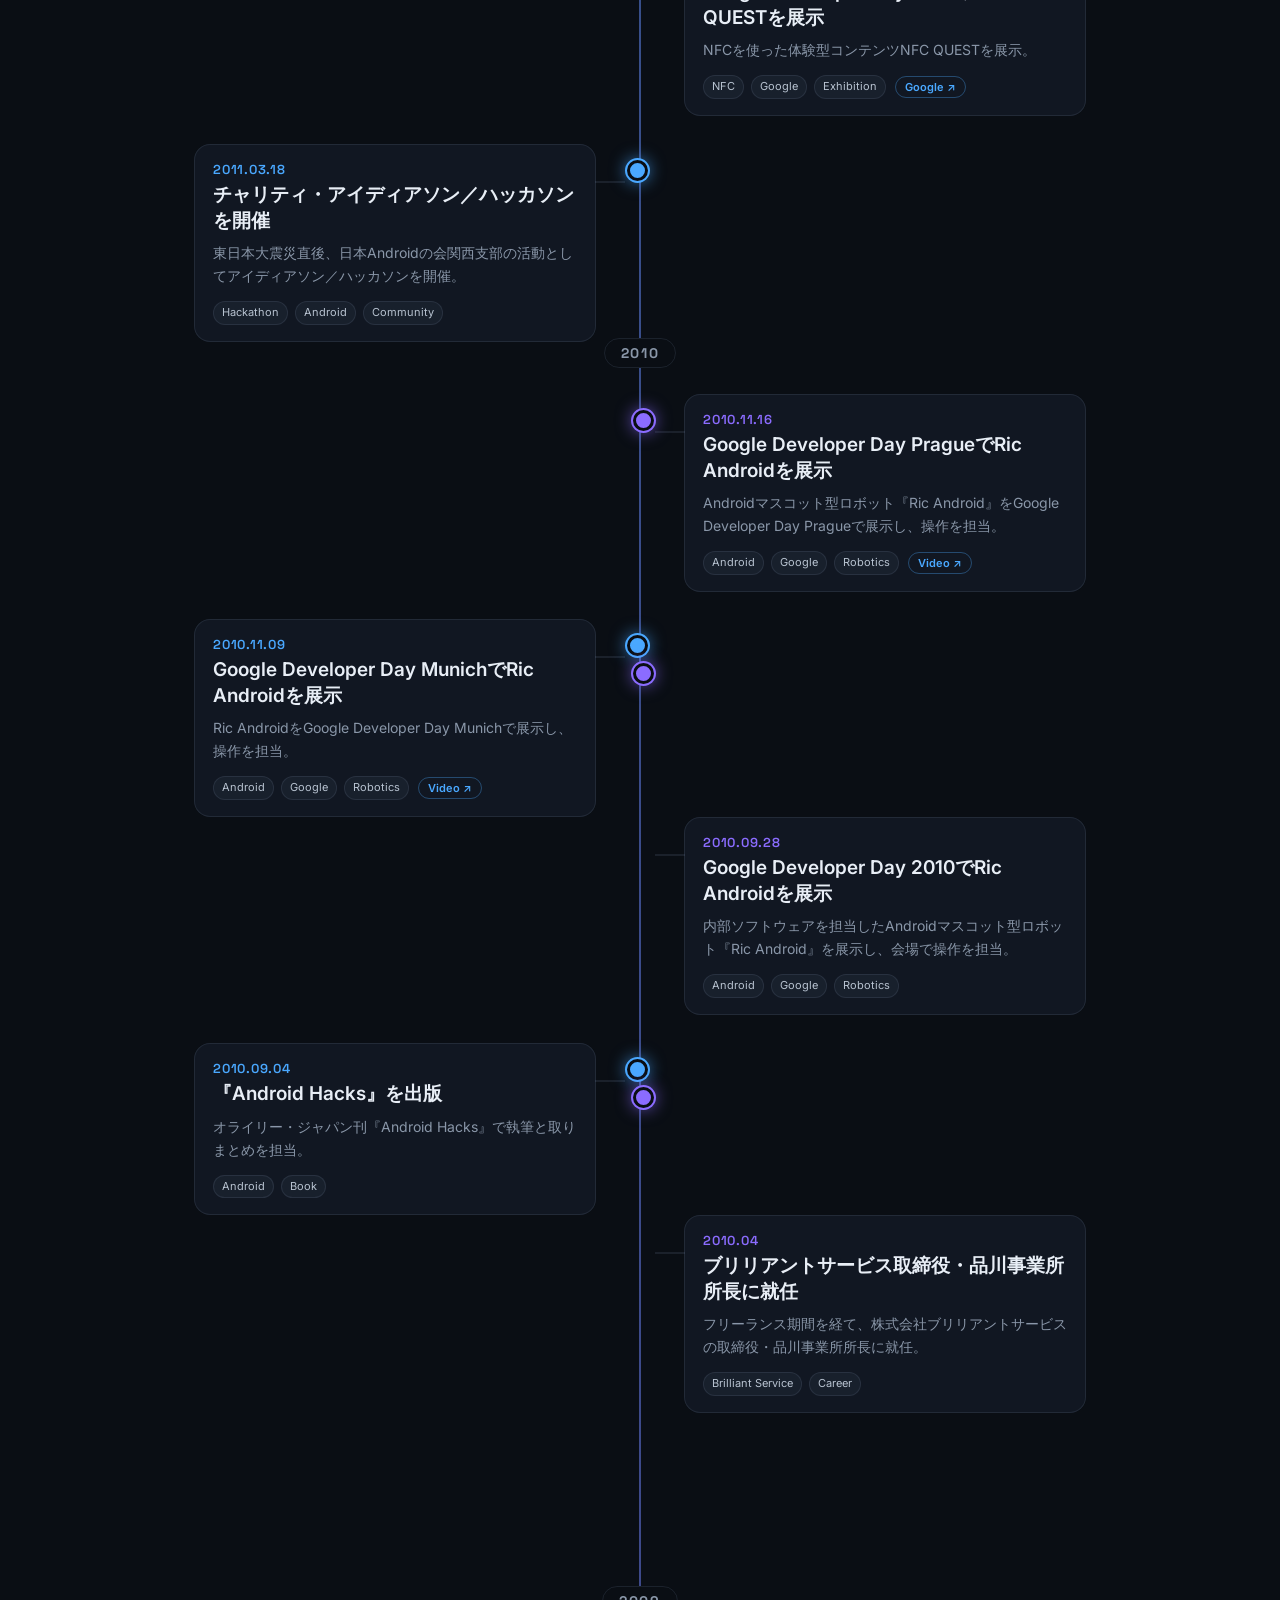
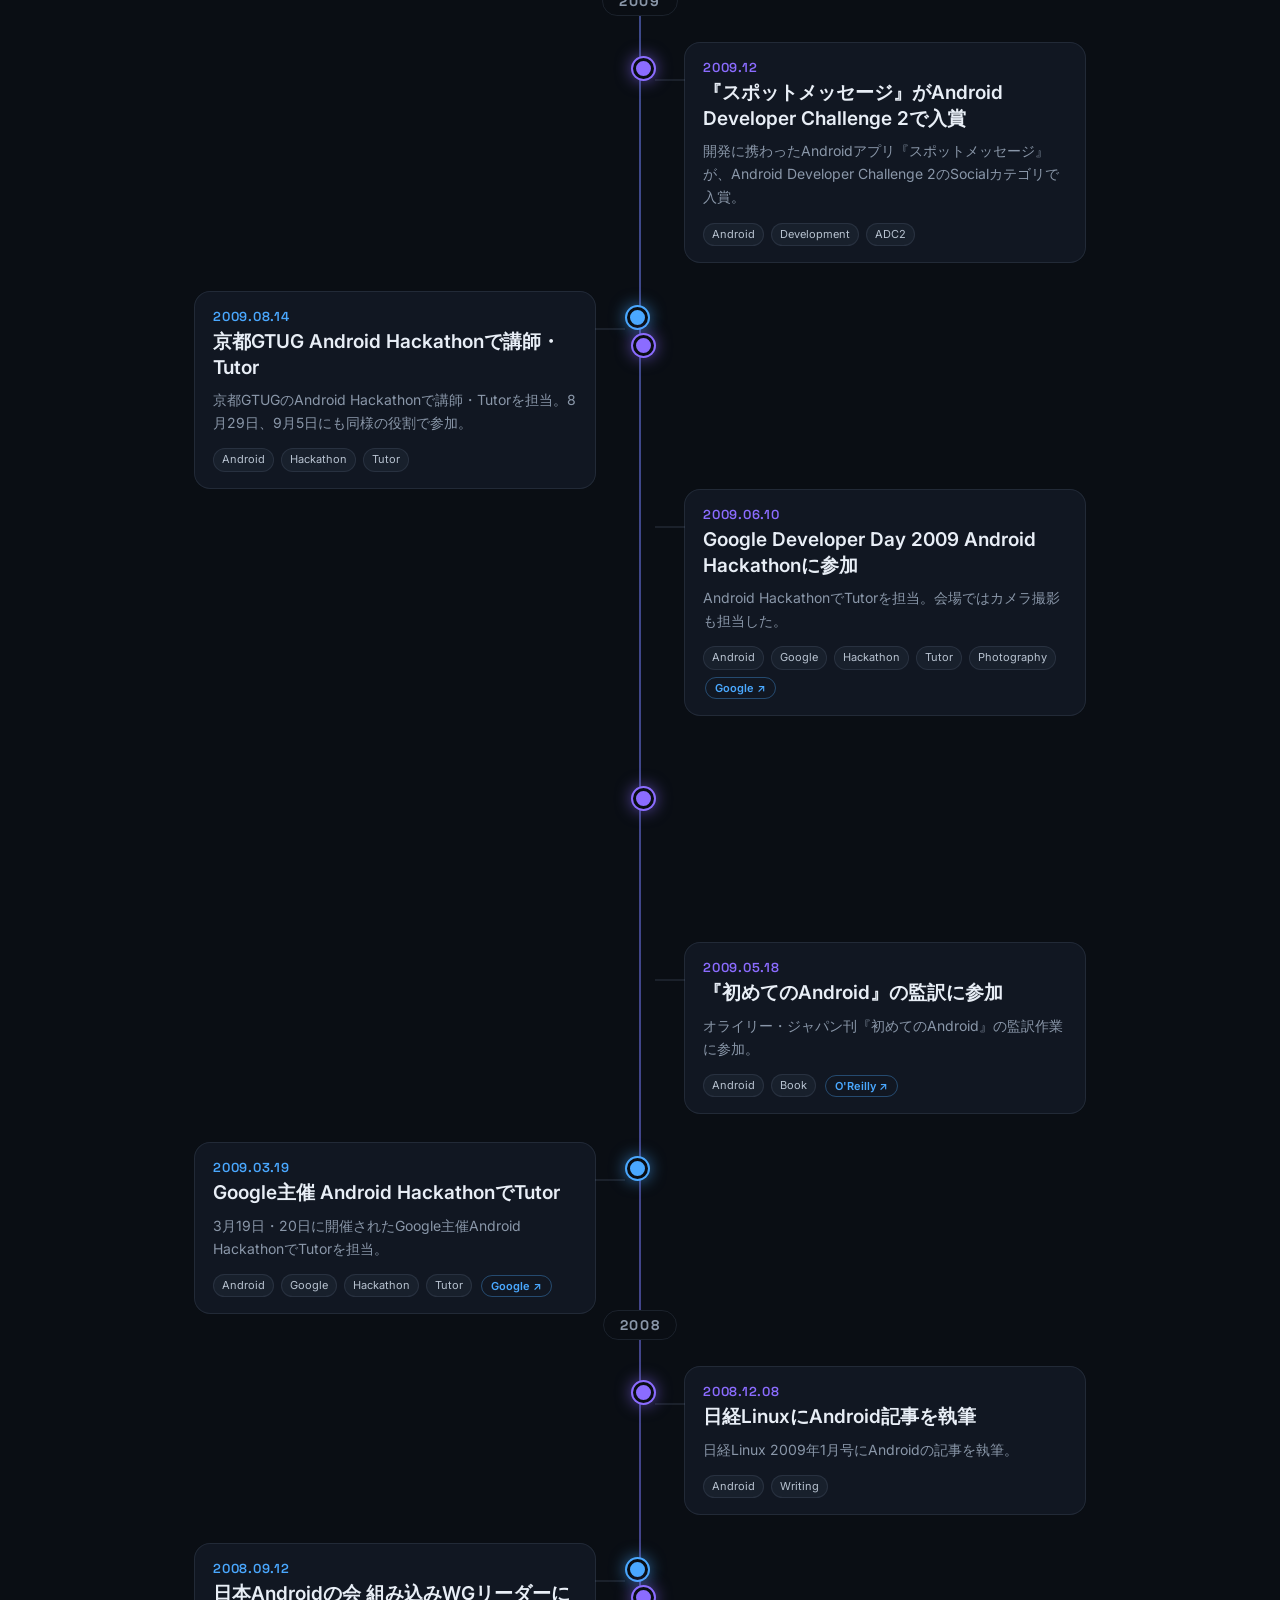
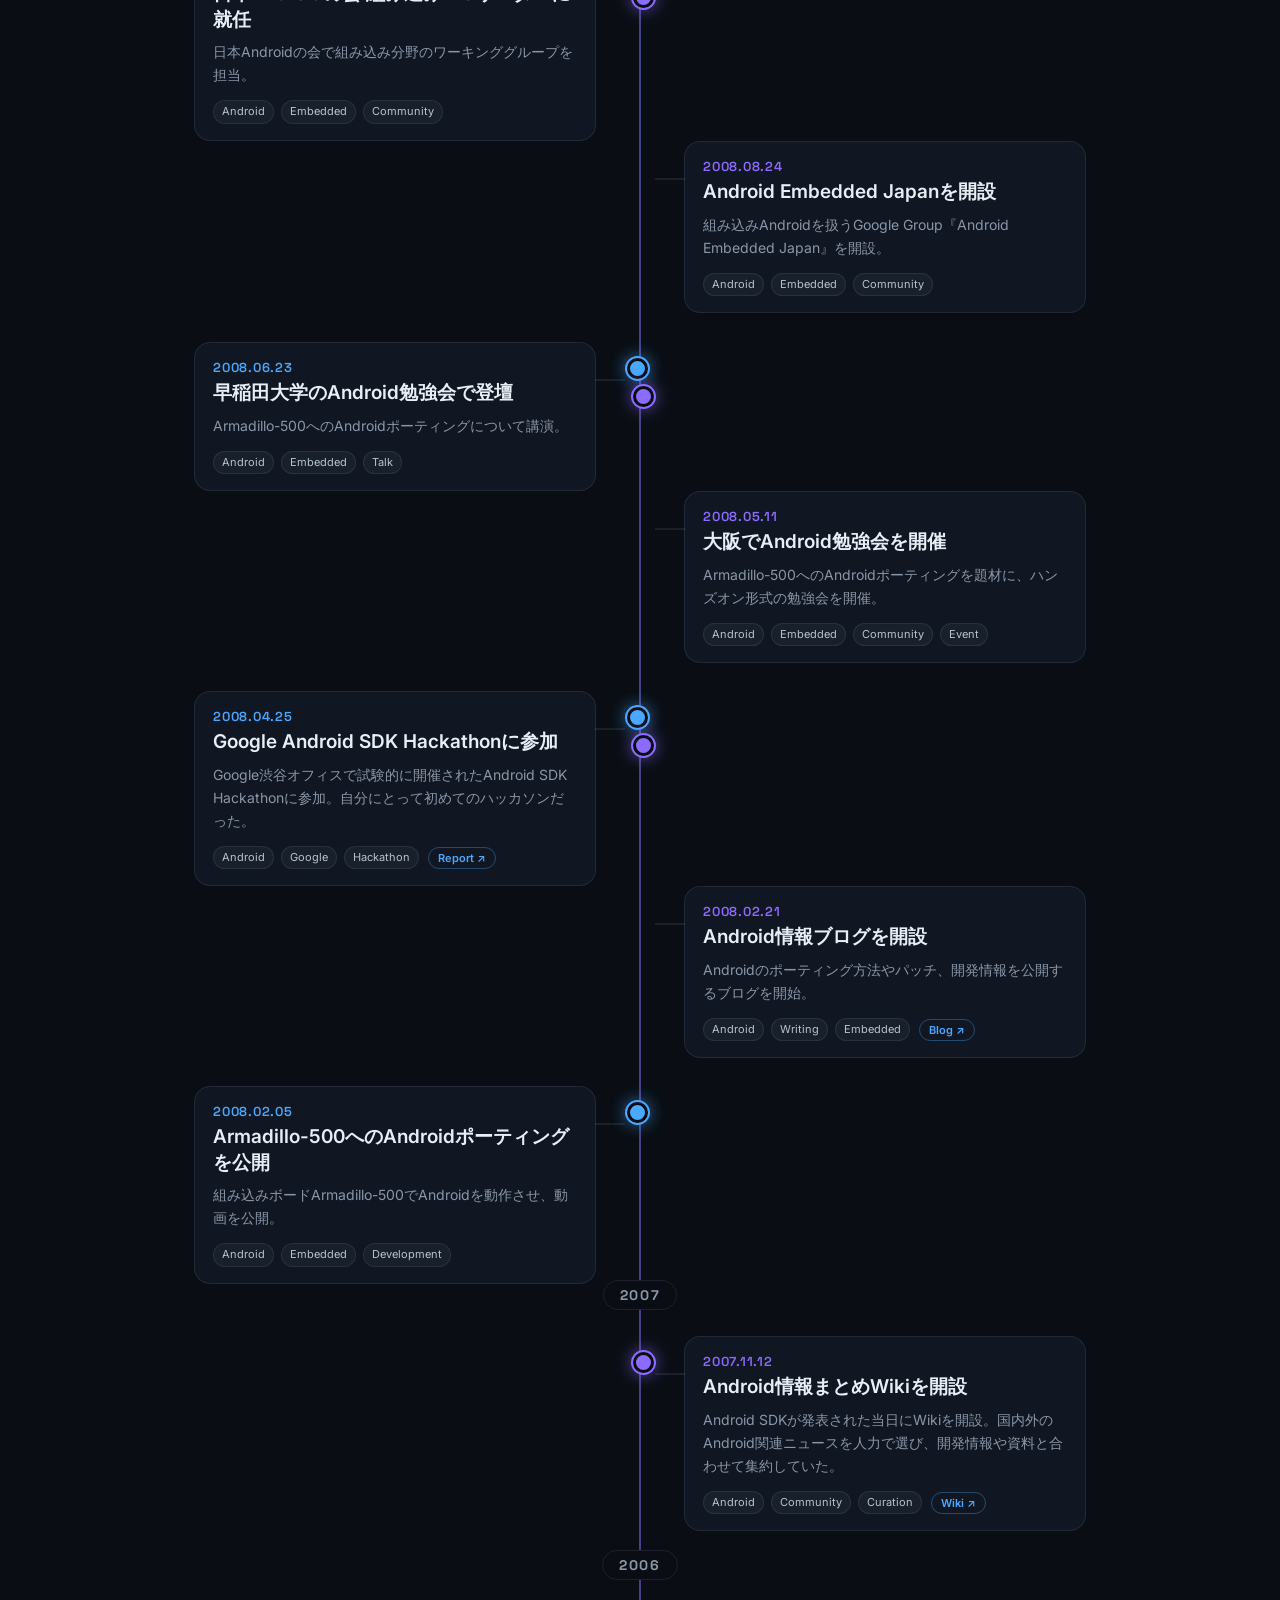
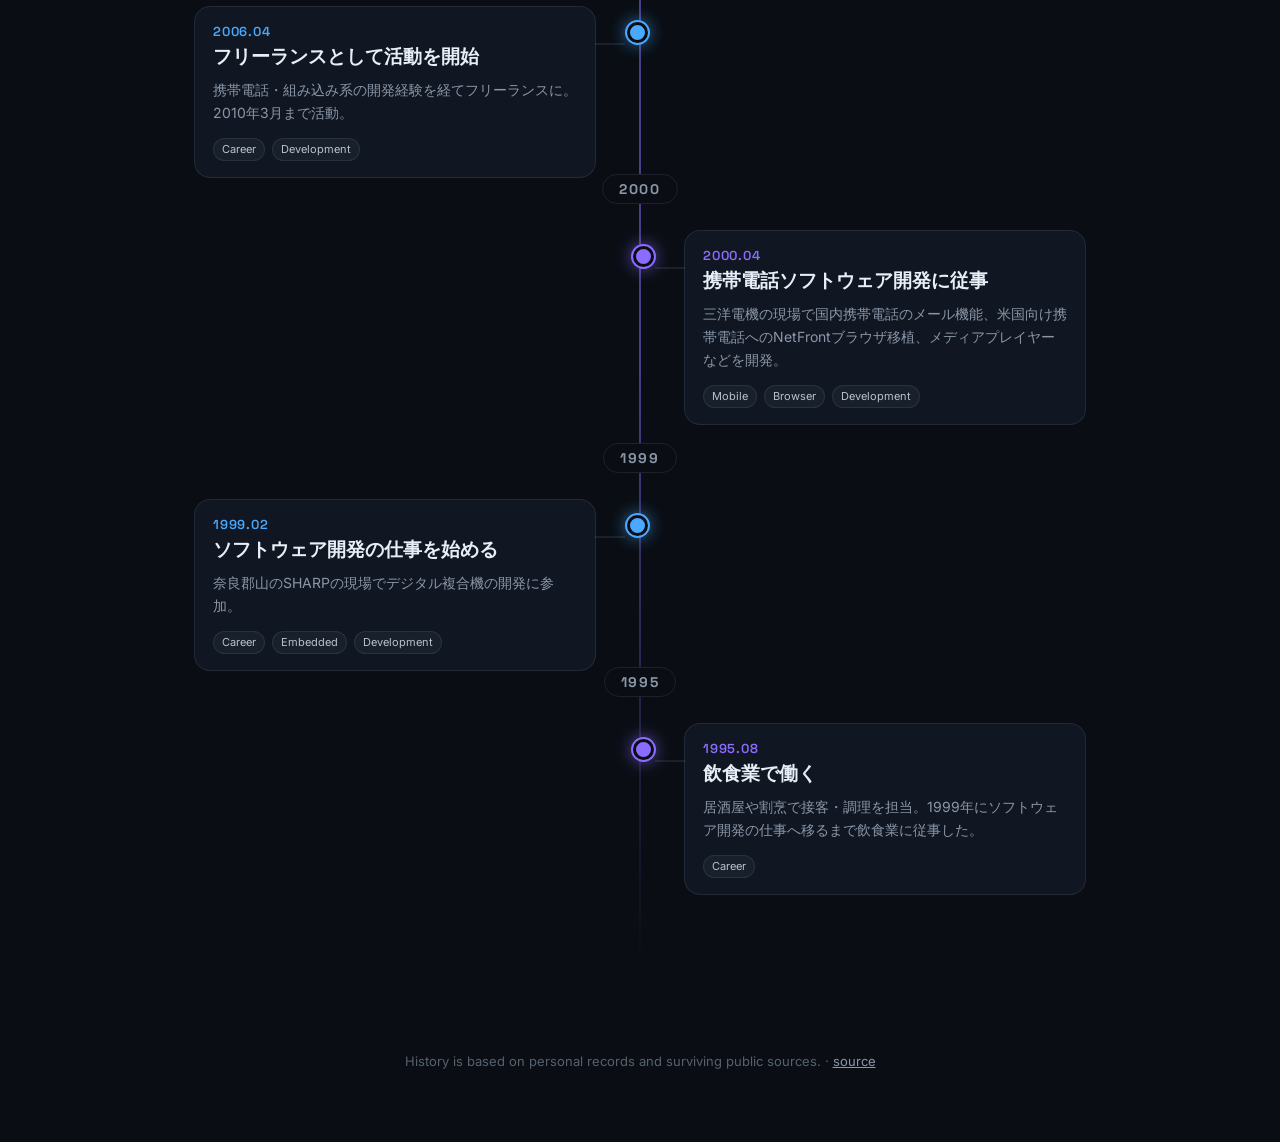
==== commit d1a5f48d: "chore: refresh generated portfolio data" ====
--- a/index.html
+++ b/index.html
@@ -51,6 +51,394 @@
   <main>
     <div id="timeline" class="timeline">
       <!-- HISTORY:START -->
+      <div class="year reveal"><span>2025</span></div>
+      <div class="item left reveal">
+        <article class="card history-card">
+          <div class="date">2025.07.16</div>
+          <h3>第18回 GenAI 勉強会で登壇</h3>
+          <p class="desc">生成AIに関する勉強会で登壇。近年はAIを使った開発やエージェント活用にも活動領域を広げている。</p>
+          <div class="meta history-meta"><span class="tag">AI</span><span class="tag">Talk</span><a class="source-link" href="https://gais.jp/gais18-digest/" target="_blank" rel="noopener">Event ↗</a></div>
+        </article>
+      </div>
+      <div class="item right reveal alt">
+        <article class="card history-card">
+          <div class="date">2025.06.12</div>
+          <h3>Interop 2025 APPS JAPANでAI時代のWebと自動化を議論</h3>
+          <p class="desc">「Webの未来と自動化の行方：AI時代の&quot;働く&quot;と&quot;つくる&quot;を語る」に登壇。</p>
+          <div class="meta history-meta"><span class="tag">AI</span><span class="tag">Web</span><span class="tag">Talk</span><a class="source-link" href="https://forest.f2ff.jp/introduction/10475?project_id=20250601" target="_blank" rel="noopener">Session ↗</a></div>
+        </article>
+      </div>
+      <div class="item left reveal">
+        <article class="card history-card">
+          <div class="date">2025.06.11</div>
+          <h3>Interop 2025 APPS JAPANで生成AIと開発現場について登壇</h3>
+          <p class="desc">「生成AIで変わる開発現場：プログラマーの仕事はどう変わるのか？」で登壇。</p>
+          <div class="meta history-meta"><span class="tag">AI</span><span class="tag">Development</span><span class="tag">Talk</span><a class="source-link" href="https://forest.f2ff.jp/introduction/10467?project_id=20250601" target="_blank" rel="noopener">Session ↗</a></div>
+        </article>
+      </div>
+      <div class="year reveal"><span>2024</span></div>
+      <div class="item right reveal alt">
+        <article class="card history-card">
+          <div class="date">2024.09.23</div>
+          <h3>Nostrasia 2024を企画・運営</h3>
+          <p class="desc">NostrコミュニティのイベントNostrasia 2024で、発起人・運営・ライブ配信を担当。</p>
+          <div class="meta history-meta"><span class="tag">Nostr</span><span class="tag">Community</span><span class="tag">Event</span><a class="source-link" href="https://428lab.connpass.com/event/326207/" target="_blank" rel="noopener">Event ↗</a></div>
+        </article>
+      </div>
+      <div class="year reveal"><span>2023</span></div>
+      <div class="item left reveal">
+        <article class="card history-card">
+          <div class="date">2023.11</div>
+          <h3>Nostrasiaで登壇</h3>
+          <p class="desc">Nostrの国際イベントNostrasiaで登壇。</p>
+          <div class="meta history-meta"><span class="tag">Nostr</span><span class="tag">Talk</span><span class="tag">Community</span><a class="source-link" href="https://www.youtube.com/watch?v=l-lP01IbV_Y" target="_blank" rel="noopener">Video ↗</a></div>
+        </article>
+      </div>
+      <div class="item right reveal alt">
+        <article class="card history-card">
+          <div class="date">2023.07.07</div>
+          <h3>Nostrへの活動に対して500万satoshiを受領</h3>
+          <p class="desc">Nostr創始者fiatjafから、Nostrでの活動に対して500万satoshiを受領。</p>
+          <div class="meta history-meta"><span class="tag">Nostr</span><span class="tag">Community</span><a class="source-link" href="https://yakihonne.com/article/[base64]" target="_blank" rel="noopener">Record ↗</a></div>
+        </article>
+      </div>
+      <div class="item left reveal">
+        <article class="card history-card">
+          <div class="date">2023.05.21</div>
+          <h3>『Hello Nostr! 先住民が教えるNostrの歩き方』を出展</h3>
+          <p class="desc">技術書典でNostrの技術同人誌を出展。</p>
+          <div class="meta history-meta"><span class="tag">Nostr</span><span class="tag">Book</span><span class="tag">Community</span><a class="source-link" href="https://techbookfest.org/product/veGeNq1tNkYFfWnZWgEC72?productVariantID=u5RZNM5e77xHH97c65PCx9" target="_blank" rel="noopener">Book ↗</a></div>
+        </article>
+      </div>
+      <div class="item right reveal alt">
+        <article class="card history-card">
+          <div class="date">2023.04.07</div>
+          <h3>Bluesky Meetupを開催</h3>
+          <p class="desc">四谷ラボでBlueskyの公式meetupを開催。以後、東京・大阪・福岡などで継続的に関連イベントを運営。</p>
+          <div class="meta history-meta"><span class="tag">Bluesky</span><span class="tag">Community</span><span class="tag">Event</span><a class="source-link" href="https://428lab.connpass.com/event/279572/" target="_blank" rel="noopener">Event ↗</a></div>
+        </article>
+      </div>
+      <div class="item left reveal">
+        <article class="card history-card">
+          <div class="date">2023.02.22</div>
+          <h3>Nostr勉強会を開催</h3>
+          <p class="desc">四谷ラボでNostrをテーマにした勉強会を開催。以後、分散SNS関連のイベントや開発活動を継続。</p>
+          <div class="meta history-meta"><span class="tag">Nostr</span><span class="tag">Community</span><span class="tag">Event</span><a class="source-link" href="https://428lab.connpass.com/event/275748/" target="_blank" rel="noopener">Event ↗</a></div>
+        </article>
+      </div>
+      <div class="year reveal"><span>2019</span></div>
+      <div class="item right reveal alt">
+        <article class="card history-card">
+          <div class="date">2019.08</div>
+          <h3>四谷ラボを設立</h3>
+          <p class="desc">技術・コミュニティ活動の拠点として四谷ラボを設立。</p>
+          <div class="meta history-meta"><span class="tag">428Lab</span><span class="tag">Community</span></div>
+        </article>
+      </div>
+      <div class="year reveal"><span>2018</span></div>
+      <div class="item left reveal">
+        <article class="card history-card">
+          <div class="date">2018.05</div>
+          <h3>NPO日本Androidの会 理事に就任</h3>
+          <p class="desc">日本Androidの会の活動に継続して関わり、理事に就任。</p>
+          <div class="meta history-meta"><span class="tag">Android</span><span class="tag">Community</span></div>
+        </article>
+      </div>
+      <div class="year reveal"><span>2017</span></div>
+      <div class="item right reveal alt">
+        <article class="card history-card">
+          <div class="date">2017.04.13</div>
+          <h3>全脳アーキテクチャ・サポーターズ リーダーに就任</h3>
+          <p class="desc">人工知能・全脳アーキテクチャ関連のコミュニティ活動に参加。</p>
+          <div class="meta history-meta"><span class="tag">AI</span><span class="tag">Community</span></div>
+        </article>
+      </div>
+      <div class="year reveal"><span>2016</span></div>
+      <div class="item left reveal">
+        <article class="card history-card">
+          <div class="date">2016.07.15</div>
+          <h3>Singularity株式会社を設立</h3>
+          <p class="desc">Singularity株式会社を設立し、代表取締役に就任。</p>
+          <div class="meta history-meta"><span class="tag">Company</span><span class="tag">AI</span></div>
+        </article>
+      </div>
+      <div class="item right reveal alt">
+        <article class="card history-card">
+          <div class="date">2016.04.30</div>
+          <h3>ブリリアントサービスを退社</h3>
+          <p class="desc">2010年から取締役・品川事業所所長を務めたブリリアントサービスを退社。</p>
+          <div class="meta history-meta"><span class="tag">Brilliant Service</span><span class="tag">Career</span></div>
+        </article>
+      </div>
+      <div class="year reveal"><span>2015</span></div>
+      <div class="item left reveal">
+        <article class="card history-card">
+          <div class="date">2015.06.10</div>
+          <h3>Interop 2015 APPS JAPANでAndroid TVについて講演</h3>
+          <p class="desc">Android TVをテーマに講演。</p>
+          <div class="meta history-meta"><span class="tag">Android</span><span class="tag">Talk</span></div>
+        </article>
+      </div>
+      <div class="item right reveal alt">
+        <article class="card history-card">
+          <div class="date">2015.01.23</div>
+          <h3>『Android KitKat Hacks』を一部執筆</h3>
+          <p class="desc">オライリー・ジャパン刊『Android KitKat Hacks』の一部を執筆。</p>
+          <div class="meta history-meta"><span class="tag">Android</span><span class="tag">Book</span></div>
+        </article>
+      </div>
+      <div class="year reveal"><span>2014</span></div>
+      <div class="item left reveal">
+        <article class="card history-card">
+          <div class="date">2014.01.17</div>
+          <h3>ジュエルセイバーの素材をフリーコンテンツ化</h3>
+          <p class="desc">『星宝転生ジュエルセイバー』で制作した多数の素材を、再利用可能なフリーコンテンツとして公開。</p>
+          <div class="meta history-meta"><span class="tag">Game</span><span class="tag">Open Content</span><a class="source-link" href="https://gigazine.net/news/20140121-jewelsavior-free-contents/" target="_blank" rel="noopener">Article ↗</a></div>
+        </article>
+      </div>
+      <div class="year reveal"><span>2013</span></div>
+      <div class="item right reveal alt">
+        <article class="card history-card">
+          <div class="date">2013.06.19</div>
+          <h3>関東Firefox OS勉強会を開催</h3>
+          <p class="desc">Firefox OSをテーマにした勉強会を立ち上げ、その後も継続開催。</p>
+          <div class="meta history-meta"><span class="tag">Firefox OS</span><span class="tag">Community</span><span class="tag">Event</span><a class="source-link" href="http://web.archive.org/web/20140326213722/http://atnd.org/events/39556" target="_blank" rel="noopener">Archive ↗</a></div>
+        </article>
+      </div>
+      <div class="year reveal"><span>2012</span></div>
+      <div class="item left reveal">
+        <article class="card history-card">
+          <div class="date">2012.08.03</div>
+          <h3>『星宝転生ジュエルセイバー』をリリース</h3>
+          <p class="desc">メインで開発に関わったソーシャルゲーム『星宝転生ジュエルセイバー』をリリース。</p>
+          <div class="meta history-meta"><span class="tag">Game</span><span class="tag">Development</span><a class="source-link" href="https://jewel-s.jp/" target="_blank" rel="noopener">Site ↗</a></div>
+        </article>
+      </div>
+      <div class="year reveal"><span>2011</span></div>
+      <div class="item right reveal alt">
+        <article class="card history-card">
+          <div class="date">2011.11</div>
+          <h3>Google Developer Day 2011でNFC QUESTを展示</h3>
+          <p class="desc">NFCを使った体験型コンテンツNFC QUESTを展示。</p>
+          <div class="meta history-meta"><span class="tag">NFC</span><span class="tag">Google</span><span class="tag">Exhibition</span><a class="source-link" href="https://developers-jp.googleblog.com/2011/11/google-developer-day-2011-japan.html" target="_blank" rel="noopener">Google ↗</a></div>
+        </article>
+      </div>
+      <div class="item left reveal">
+        <article class="card history-card">
+          <div class="date">2011.03.18</div>
+          <h3>チャリティ・アイディアソン／ハッカソンを開催</h3>
+          <p class="desc">東日本大震災直後、日本Androidの会関西支部の活動としてアイディアソン／ハッカソンを開催。</p>
+          <div class="meta history-meta"><span class="tag">Hackathon</span><span class="tag">Android</span><span class="tag">Community</span></div>
+        </article>
+      </div>
+      <div class="year reveal"><span>2010</span></div>
+      <div class="item right reveal alt">
+        <article class="card history-card">
+          <div class="date">2010.11.16</div>
+          <h3>Google Developer Day PragueでRic Androidを展示</h3>
+          <p class="desc">Androidマスコット型ロボット『Ric Android』をGoogle Developer Day Pragueで展示し、操作を担当。</p>
+          <div class="meta history-meta"><span class="tag">Android</span><span class="tag">Google</span><span class="tag">Robotics</span><a class="source-link" href="https://www.youtube.com/watch?v=h6m3GWvYXTA" target="_blank" rel="noopener">Video ↗</a></div>
+        </article>
+      </div>
+      <div class="item left reveal">
+        <article class="card history-card">
+          <div class="date">2010.11.09</div>
+          <h3>Google Developer Day MunichでRic Androidを展示</h3>
+          <p class="desc">Ric AndroidをGoogle Developer Day Munichで展示し、操作を担当。</p>
+          <div class="meta history-meta"><span class="tag">Android</span><span class="tag">Google</span><span class="tag">Robotics</span><a class="source-link" href="https://www.youtube.com/watch?v=IswrkpP4Xf8" target="_blank" rel="noopener">Video ↗</a></div>
+        </article>
+      </div>
+      <div class="item right reveal alt">
+        <article class="card history-card">
+          <div class="date">2010.09.28</div>
+          <h3>Google Developer Day 2010でRic Androidを展示</h3>
+          <p class="desc">内部ソフトウェアを担当したAndroidマスコット型ロボット『Ric Android』を展示し、会場で操作を担当。</p>
+          <div class="meta history-meta"><span class="tag">Android</span><span class="tag">Google</span><span class="tag">Robotics</span></div>
+        </article>
+      </div>
+      <div class="item left reveal">
+        <article class="card history-card">
+          <div class="date">2010.09.04</div>
+          <h3>『Android Hacks』を出版</h3>
+          <p class="desc">オライリー・ジャパン刊『Android Hacks』で執筆と取りまとめを担当。</p>
+          <div class="meta history-meta"><span class="tag">Android</span><span class="tag">Book</span></div>
+        </article>
+      </div>
+      <div class="item right reveal alt">
+        <article class="card history-card">
+          <div class="date">2010.04</div>
+          <h3>ブリリアントサービス取締役・品川事業所所長に就任</h3>
+          <p class="desc">フリーランス期間を経て、株式会社ブリリアントサービスの取締役・品川事業所所長に就任。</p>
+          <div class="meta history-meta"><span class="tag">Brilliant Service</span><span class="tag">Career</span></div>
+        </article>
+      </div>
+      <div class="item left reveal">
+        <article class="card history-card">
+          <div class="date">2010.03.11</div>
+          <h3>Google DevFest 2010 Japanでスタッフ</h3>
+          <p class="desc">Androidのオフィスアワーを担当。</p>
+          <div class="meta history-meta"><span class="tag">Android</span><span class="tag">Google</span><span class="tag">Community</span><a class="source-link" href="https://japan.googleblog.com/2010/02/devfest-2010-japan.html" target="_blank" rel="noopener">Google ↗</a></div>
+        </article>
+      </div>
+      <div class="year reveal"><span>2009</span></div>
+      <div class="item right reveal alt">
+        <article class="card history-card">
+          <div class="date">2009.12</div>
+          <h3>『スポットメッセージ』がAndroid Developer Challenge 2で入賞</h3>
+          <p class="desc">開発に携わったAndroidアプリ『スポットメッセージ』が、Android Developer Challenge 2のSocialカテゴリで入賞。</p>
+          <div class="meta history-meta"><span class="tag">Android</span><span class="tag">Development</span><span class="tag">ADC2</span></div>
+        </article>
+      </div>
+      <div class="item left reveal">
+        <article class="card history-card">
+          <div class="date">2009.08.14</div>
+          <h3>京都GTUG Android Hackathonで講師・Tutor</h3>
+          <p class="desc">京都GTUGのAndroid Hackathonで講師・Tutorを担当。8月29日、9月5日にも同様の役割で参加。</p>
+          <div class="meta history-meta"><span class="tag">Android</span><span class="tag">Hackathon</span><span class="tag">Tutor</span></div>
+        </article>
+      </div>
+      <div class="item right reveal alt">
+        <article class="card history-card">
+          <div class="date">2009.06.10</div>
+          <h3>Google Developer Day 2009 Android Hackathonに参加</h3>
+          <p class="desc">Android HackathonでTutorを担当。会場ではカメラ撮影も担当した。</p>
+          <div class="meta history-meta"><span class="tag">Android</span><span class="tag">Google</span><span class="tag">Hackathon</span><span class="tag">Tutor</span><span class="tag">Photography</span><a class="source-link" href="https://blog.google/intl/ja-jp/company-news/technology/2009_06_google-developer-day-2009/" target="_blank" rel="noopener">Google ↗</a></div>
+        </article>
+      </div>
+      <div class="item left reveal">
+        <article class="card history-card">
+          <div class="date">2009.06.09</div>
+          <h3>Google Developer Dayでライトニングトーク</h3>
+          <p class="desc">『Androidによって変わる日常生活』をテーマにライトニングトークで登壇。</p>
+          <div class="meta history-meta"><span class="tag">Android</span><span class="tag">Google</span><span class="tag">Talk</span></div>
+        </article>
+      </div>
+      <div class="item right reveal alt">
+        <article class="card history-card">
+          <div class="date">2009.05.18</div>
+          <h3>『初めてのAndroid』の監訳に参加</h3>
+          <p class="desc">オライリー・ジャパン刊『初めてのAndroid』の監訳作業に参加。</p>
+          <div class="meta history-meta"><span class="tag">Android</span><span class="tag">Book</span><a class="source-link" href="https://www.oreilly.co.jp/books/9784873114095/" target="_blank" rel="noopener">O&#x27;Reilly ↗</a></div>
+        </article>
+      </div>
+      <div class="item left reveal">
+        <article class="card history-card">
+          <div class="date">2009.03.19</div>
+          <h3>Google主催 Android HackathonでTutor</h3>
+          <p class="desc">3月19日・20日に開催されたGoogle主催Android HackathonでTutorを担当。</p>
+          <div class="meta history-meta"><span class="tag">Android</span><span class="tag">Google</span><span class="tag">Hackathon</span><span class="tag">Tutor</span><a class="source-link" href="https://japan.googleblog.com/2009/03/android-hackathon.html" target="_blank" rel="noopener">Google ↗</a></div>
+        </article>
+      </div>
+      <div class="year reveal"><span>2008</span></div>
+      <div class="item right reveal alt">
+        <article class="card history-card">
+          <div class="date">2008.12.08</div>
+          <h3>日経LinuxにAndroid記事を執筆</h3>
+          <p class="desc">日経Linux 2009年1月号にAndroidの記事を執筆。</p>
+          <div class="meta history-meta"><span class="tag">Android</span><span class="tag">Writing</span></div>
+        </article>
+      </div>
+      <div class="item left reveal">
+        <article class="card history-card">
+          <div class="date">2008.09.12</div>
+          <h3>日本Androidの会 組み込みWGリーダーに就任</h3>
+          <p class="desc">日本Androidの会で組み込み分野のワーキンググループを担当。</p>
+          <div class="meta history-meta"><span class="tag">Android</span><span class="tag">Embedded</span><span class="tag">Community</span></div>
+        </article>
+      </div>
+      <div class="item right reveal alt">
+        <article class="card history-card">
+          <div class="date">2008.08.24</div>
+          <h3>Android Embedded Japanを開設</h3>
+          <p class="desc">組み込みAndroidを扱うGoogle Group『Android Embedded Japan』を開設。</p>
+          <div class="meta history-meta"><span class="tag">Android</span><span class="tag">Embedded</span><span class="tag">Community</span></div>
+        </article>
+      </div>
+      <div class="item left reveal">
+        <article class="card history-card">
+          <div class="date">2008.06.23</div>
+          <h3>早稲田大学のAndroid勉強会で登壇</h3>
+          <p class="desc">Armadillo-500へのAndroidポーティングについて講演。</p>
+          <div class="meta history-meta"><span class="tag">Android</span><span class="tag">Embedded</span><span class="tag">Talk</span></div>
+        </article>
+      </div>
+      <div class="item right reveal alt">
+        <article class="card history-card">
+          <div class="date">2008.05.11</div>
+          <h3>大阪でAndroid勉強会を開催</h3>
+          <p class="desc">Armadillo-500へのAndroidポーティングを題材に、ハンズオン形式の勉強会を開催。</p>
+          <div class="meta history-meta"><span class="tag">Android</span><span class="tag">Embedded</span><span class="tag">Community</span><span class="tag">Event</span></div>
+        </article>
+      </div>
+      <div class="item left reveal">
+        <article class="card history-card">
+          <div class="date">2008.04.25</div>
+          <h3>Google Android SDK Hackathonに参加</h3>
+          <p class="desc">Google渋谷オフィスで試験的に開催されたAndroid SDK Hackathonに参加。自分にとって初めてのハッカソンだった。</p>
+          <div class="meta history-meta"><span class="tag">Android</span><span class="tag">Google</span><span class="tag">Hackathon</span><a class="source-link" href="https://bs-android.hatenadiary.org/entry/20080425/1209120833" target="_blank" rel="noopener">Report ↗</a></div>
+        </article>
+      </div>
+      <div class="item right reveal alt">
+        <article class="card history-card">
+          <div class="date">2008.02.21</div>
+          <h3>Android情報ブログを開設</h3>
+          <p class="desc">Androidのポーティング方法やパッチ、開発情報を公開するブログを開始。</p>
+          <div class="meta history-meta"><span class="tag">Android</span><span class="tag">Writing</span><span class="tag">Embedded</span><a class="source-link" href="https://bs-android.hatenadiary.org/" target="_blank" rel="noopener">Blog ↗</a></div>
+        </article>
+      </div>
+      <div class="item left reveal">
+        <article class="card history-card">
+          <div class="date">2008.02.05</div>
+          <h3>Armadillo-500へのAndroidポーティングを公開</h3>
+          <p class="desc">組み込みボードArmadillo-500でAndroidを動作させ、動画を公開。</p>
+          <div class="meta history-meta"><span class="tag">Android</span><span class="tag">Embedded</span><span class="tag">Development</span></div>
+        </article>
+      </div>
+      <div class="year reveal"><span>2007</span></div>
+      <div class="item right reveal alt">
+        <article class="card history-card">
+          <div class="date">2007.11.12</div>
+          <h3>Android情報まとめWikiを開設</h3>
+          <p class="desc">Android SDKが発表された当日にWikiを開設。国内外のAndroid関連ニュースを人力で選び、開発情報や資料と合わせて集約していた。</p>
+          <div class="meta history-meta"><span class="tag">Android</span><span class="tag">Community</span><span class="tag">Curation</span><a class="source-link" href="https://w.atwiki.jp/android/" target="_blank" rel="noopener">Wiki ↗</a></div>
+        </article>
+      </div>
+      <div class="year reveal"><span>2006</span></div>
+      <div class="item left reveal">
+        <article class="card history-card">
+          <div class="date">2006.04</div>
+          <h3>フリーランスとして活動を開始</h3>
+          <p class="desc">携帯電話・組み込み系の開発経験を経てフリーランスに。2010年3月まで活動。</p>
+          <div class="meta history-meta"><span class="tag">Career</span><span class="tag">Development</span></div>
+        </article>
+      </div>
+      <div class="year reveal"><span>2000</span></div>
+      <div class="item right reveal alt">
+        <article class="card history-card">
+          <div class="date">2000.04</div>
+          <h3>携帯電話ソフトウェア開発に従事</h3>
+          <p class="desc">三洋電機の現場で国内携帯電話のメール機能、米国向け携帯電話へのNetFrontブラウザ移植、メディアプレイヤーなどを開発。</p>
+          <div class="meta history-meta"><span class="tag">Mobile</span><span class="tag">Browser</span><span class="tag">Development</span></div>
+        </article>
+      </div>
+      <div class="year reveal"><span>1999</span></div>
+      <div class="item left reveal">
+        <article class="card history-card">
+          <div class="date">1999.02</div>
+          <h3>ソフトウェア開発の仕事を始める</h3>
+          <p class="desc">奈良郡山のSHARPの現場でデジタル複合機の開発に参加。</p>
+          <div class="meta history-meta"><span class="tag">Career</span><span class="tag">Embedded</span><span class="tag">Development</span></div>
+        </article>
+      </div>
+      <div class="year reveal"><span>1995</span></div>
+      <div class="item right reveal alt">
+        <article class="card history-card">
+          <div class="date">1995.08</div>
+          <h3>飲食業で働く</h3>
+          <p class="desc">居酒屋や割烹で接客・調理を担当。1999年にソフトウェア開発の仕事へ移るまで飲食業に従事した。</p>
+          <div class="meta history-meta"><span class="tag">Career</span></div>
+        </article>
+      </div>
       <!-- HISTORY:END -->
     </div>
   </main>
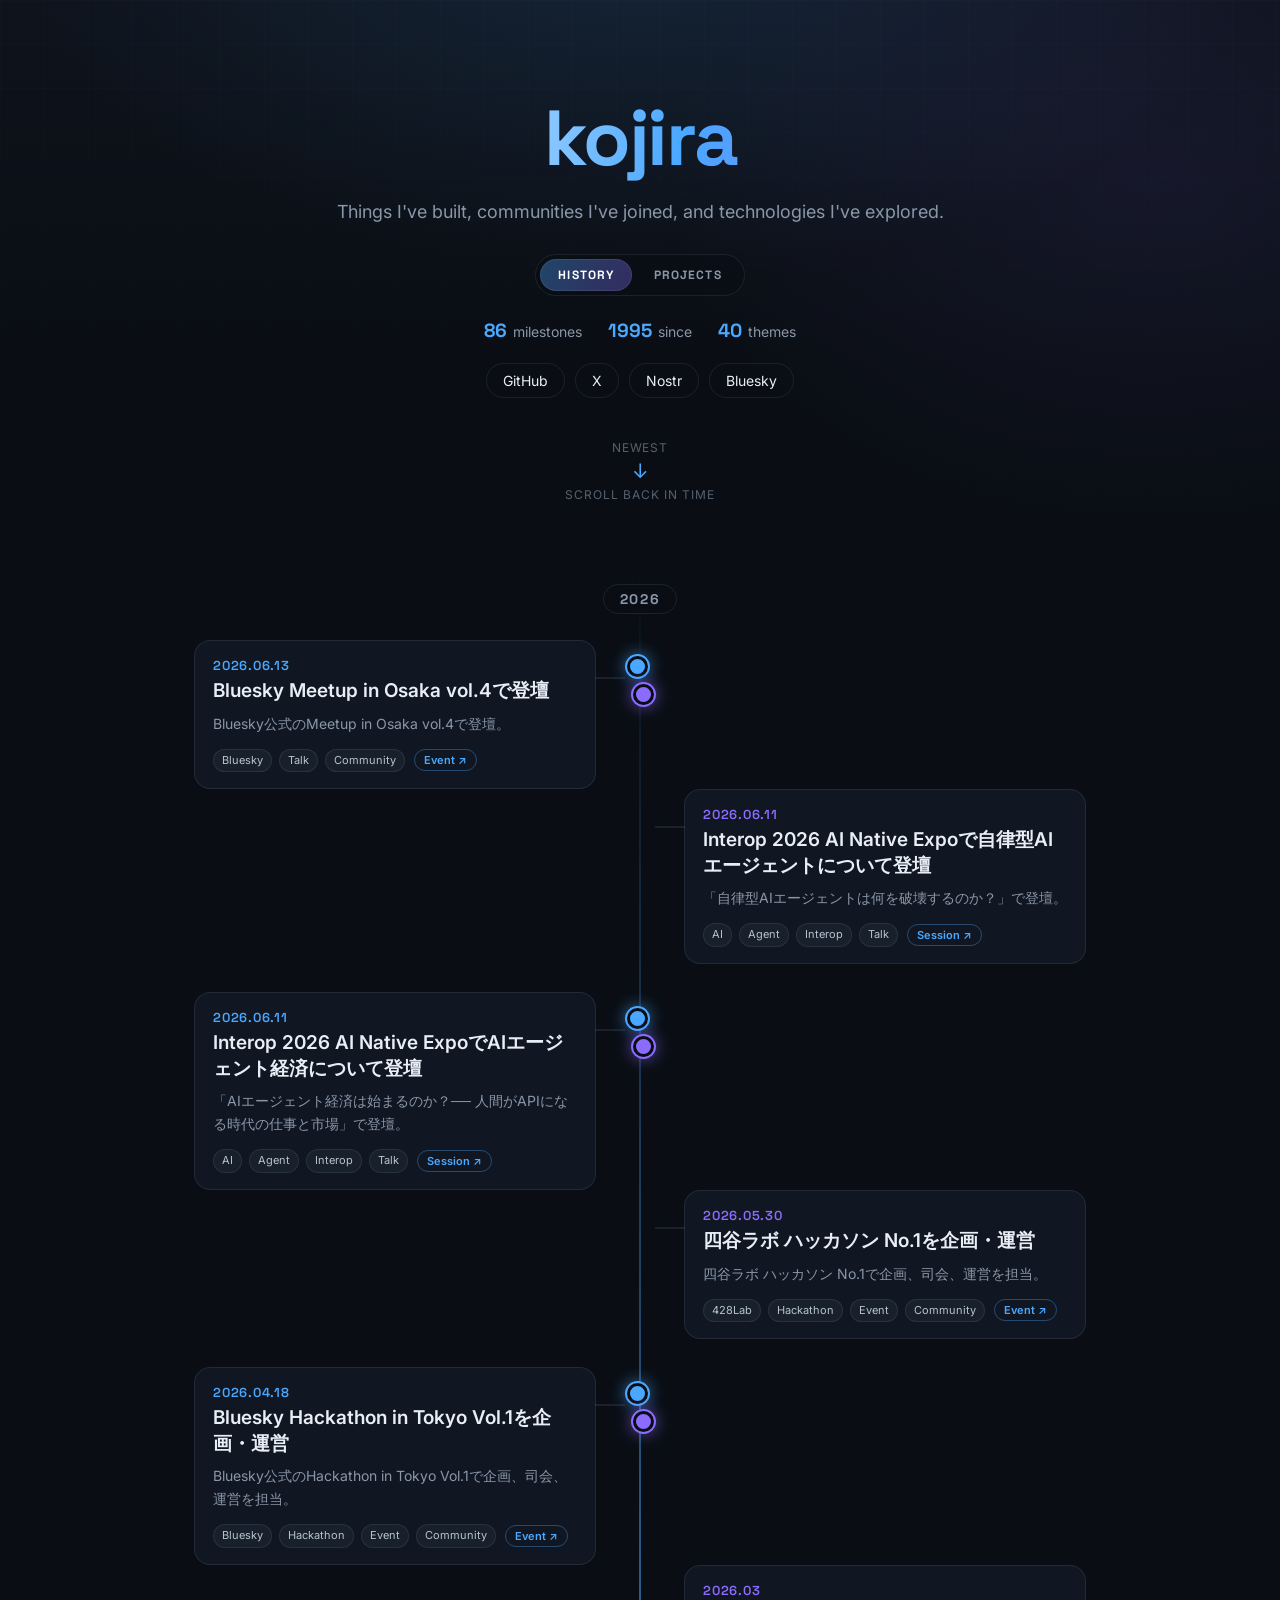
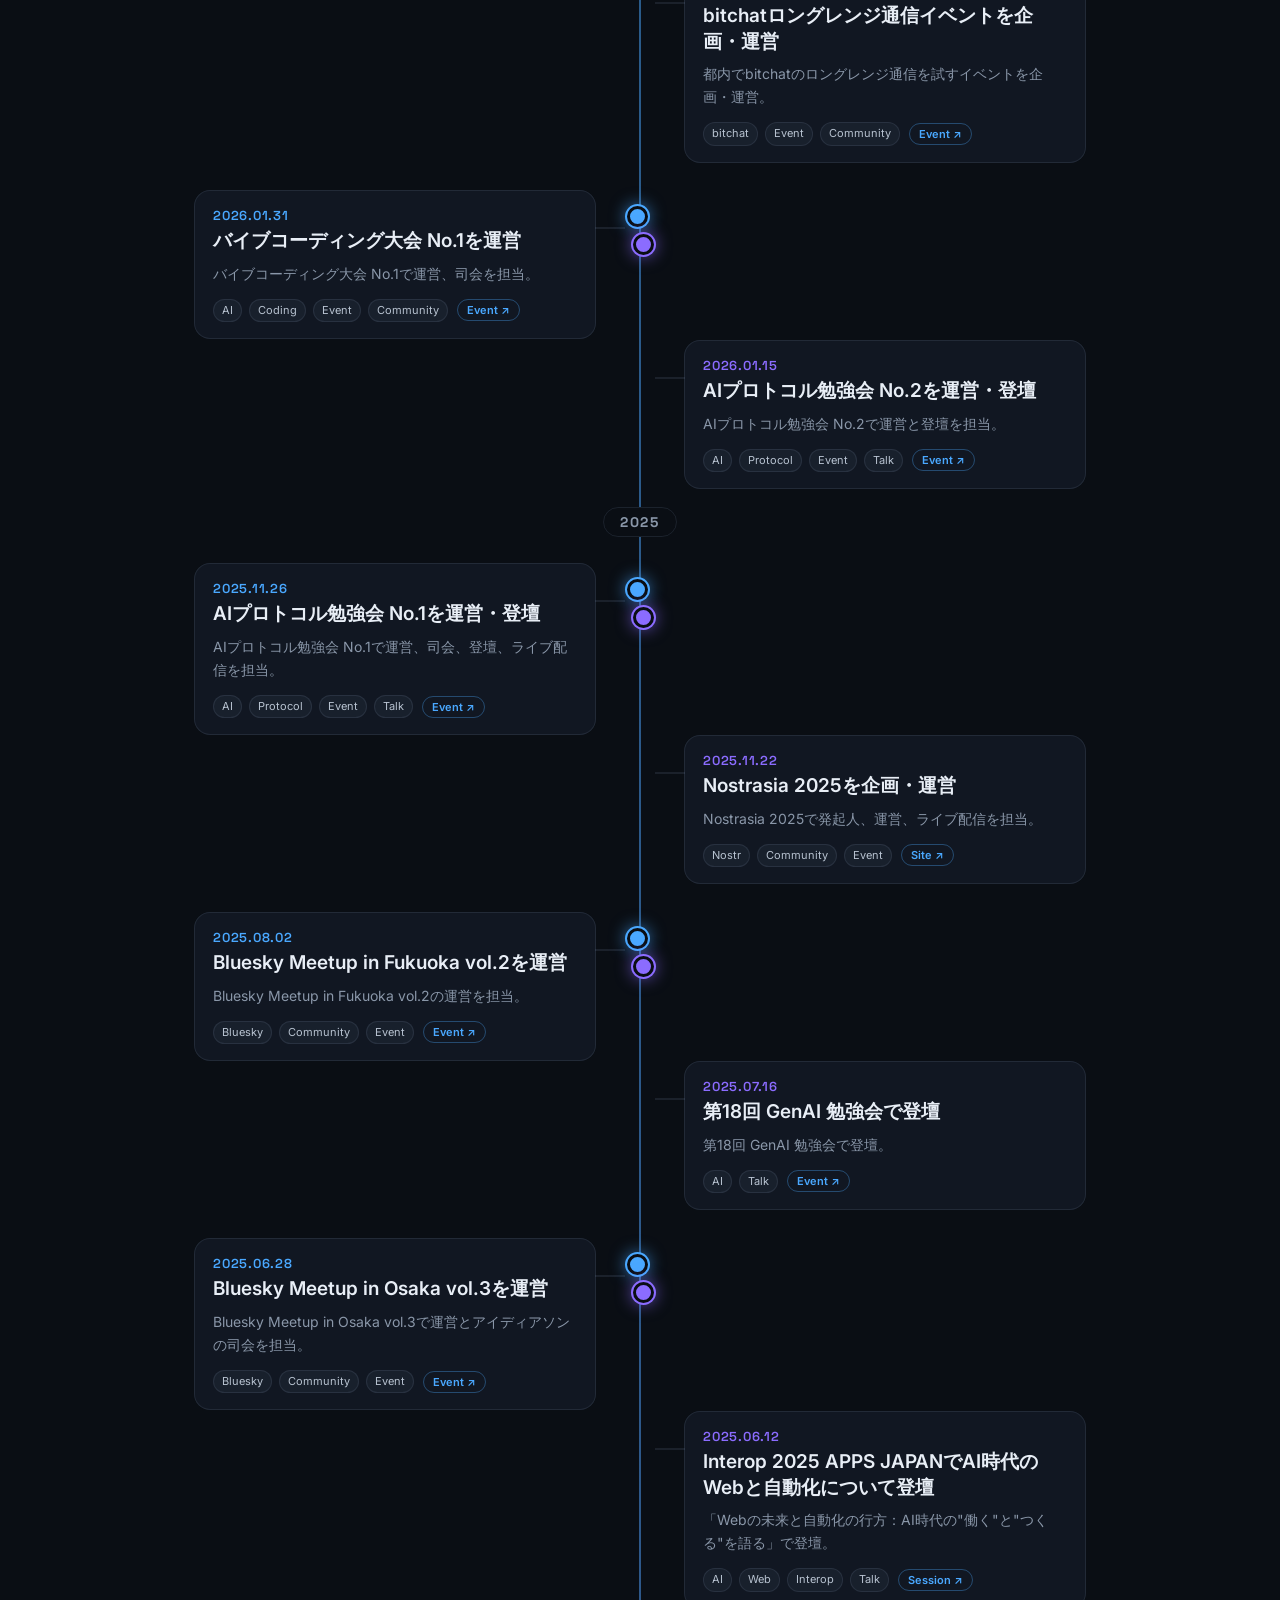
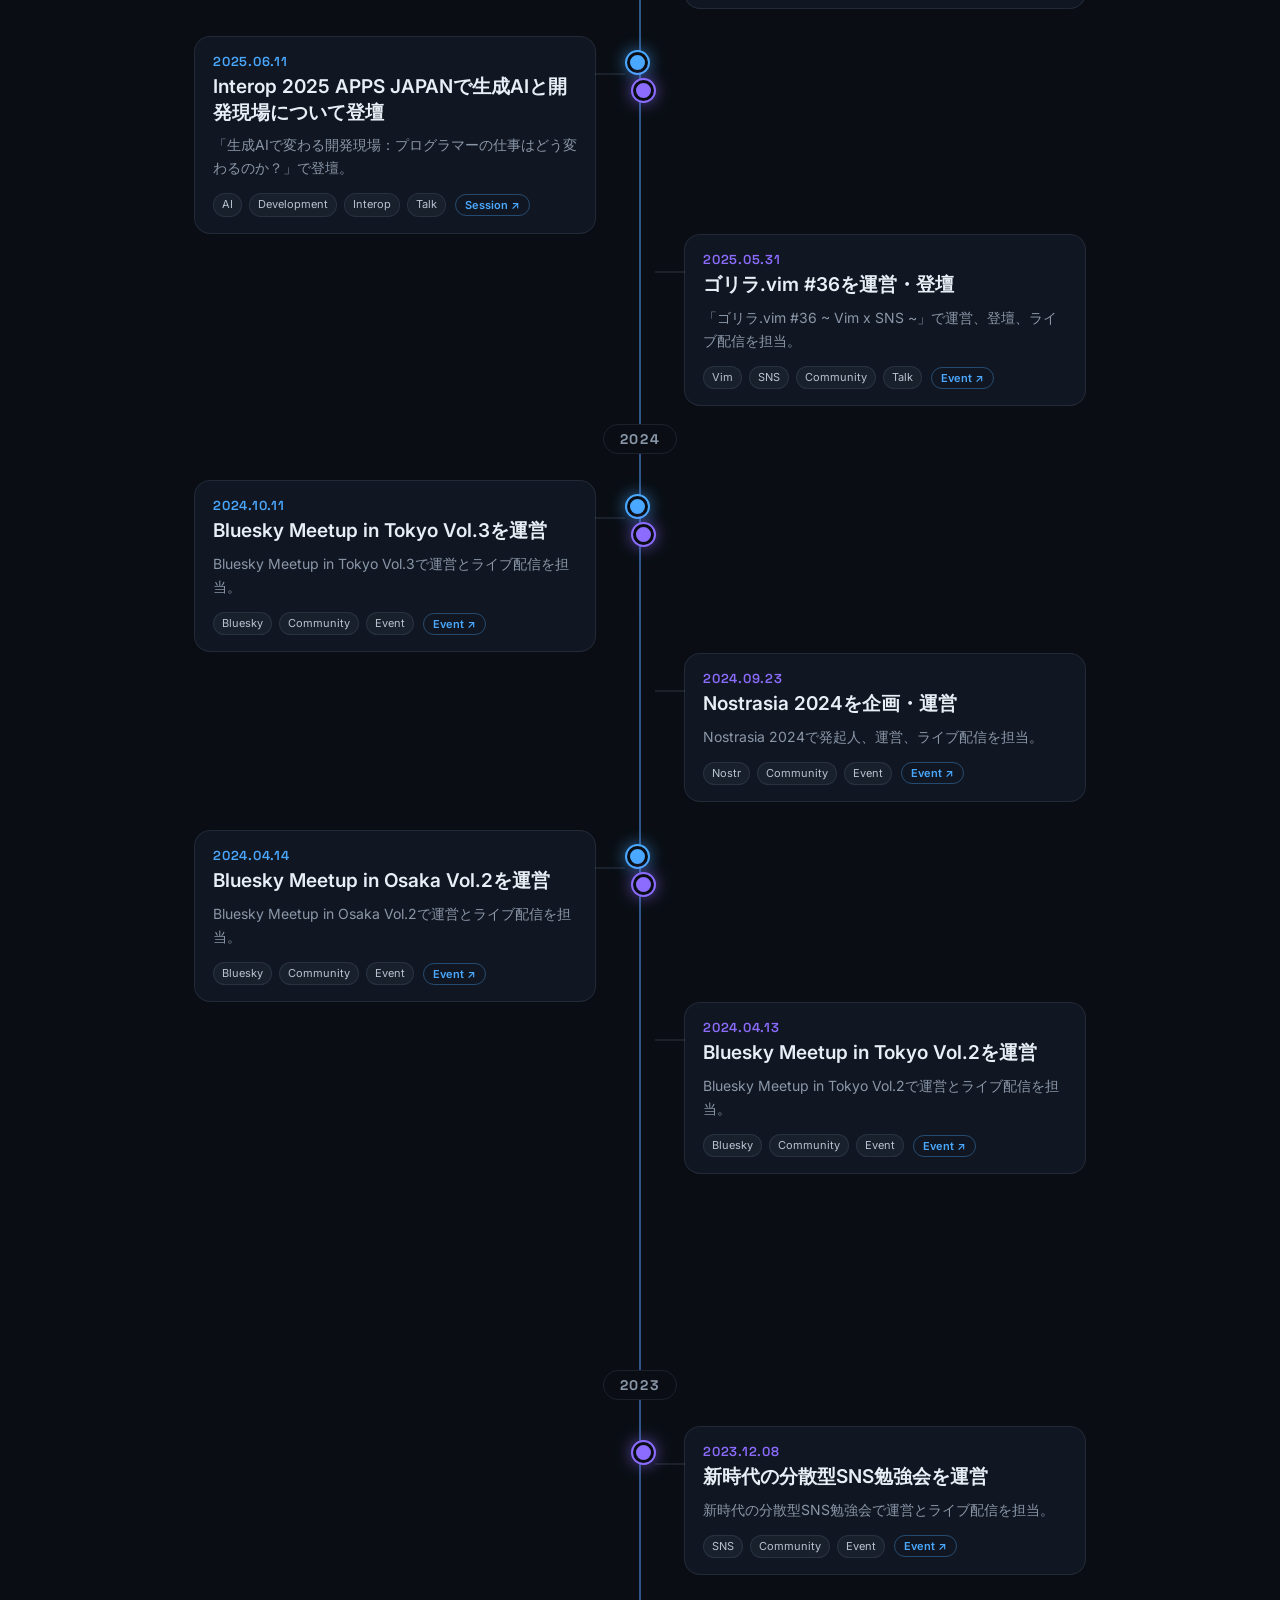
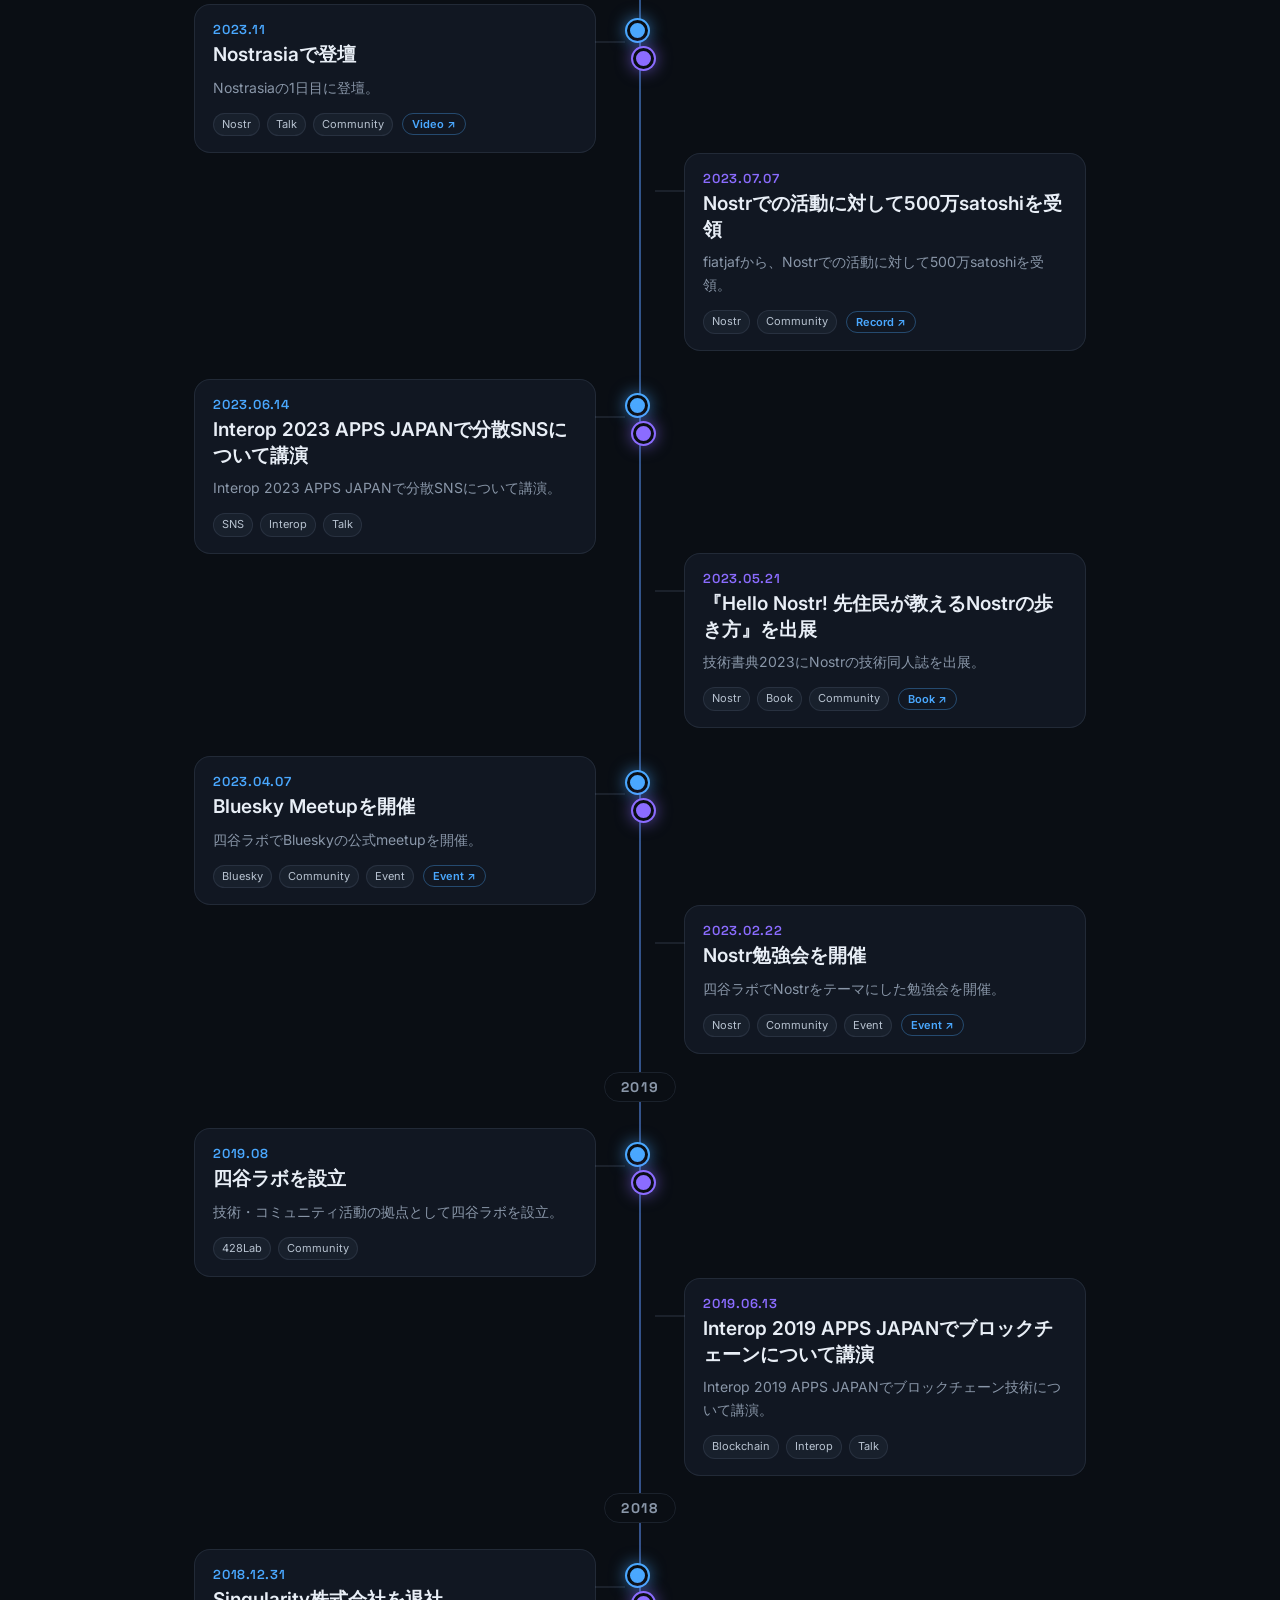
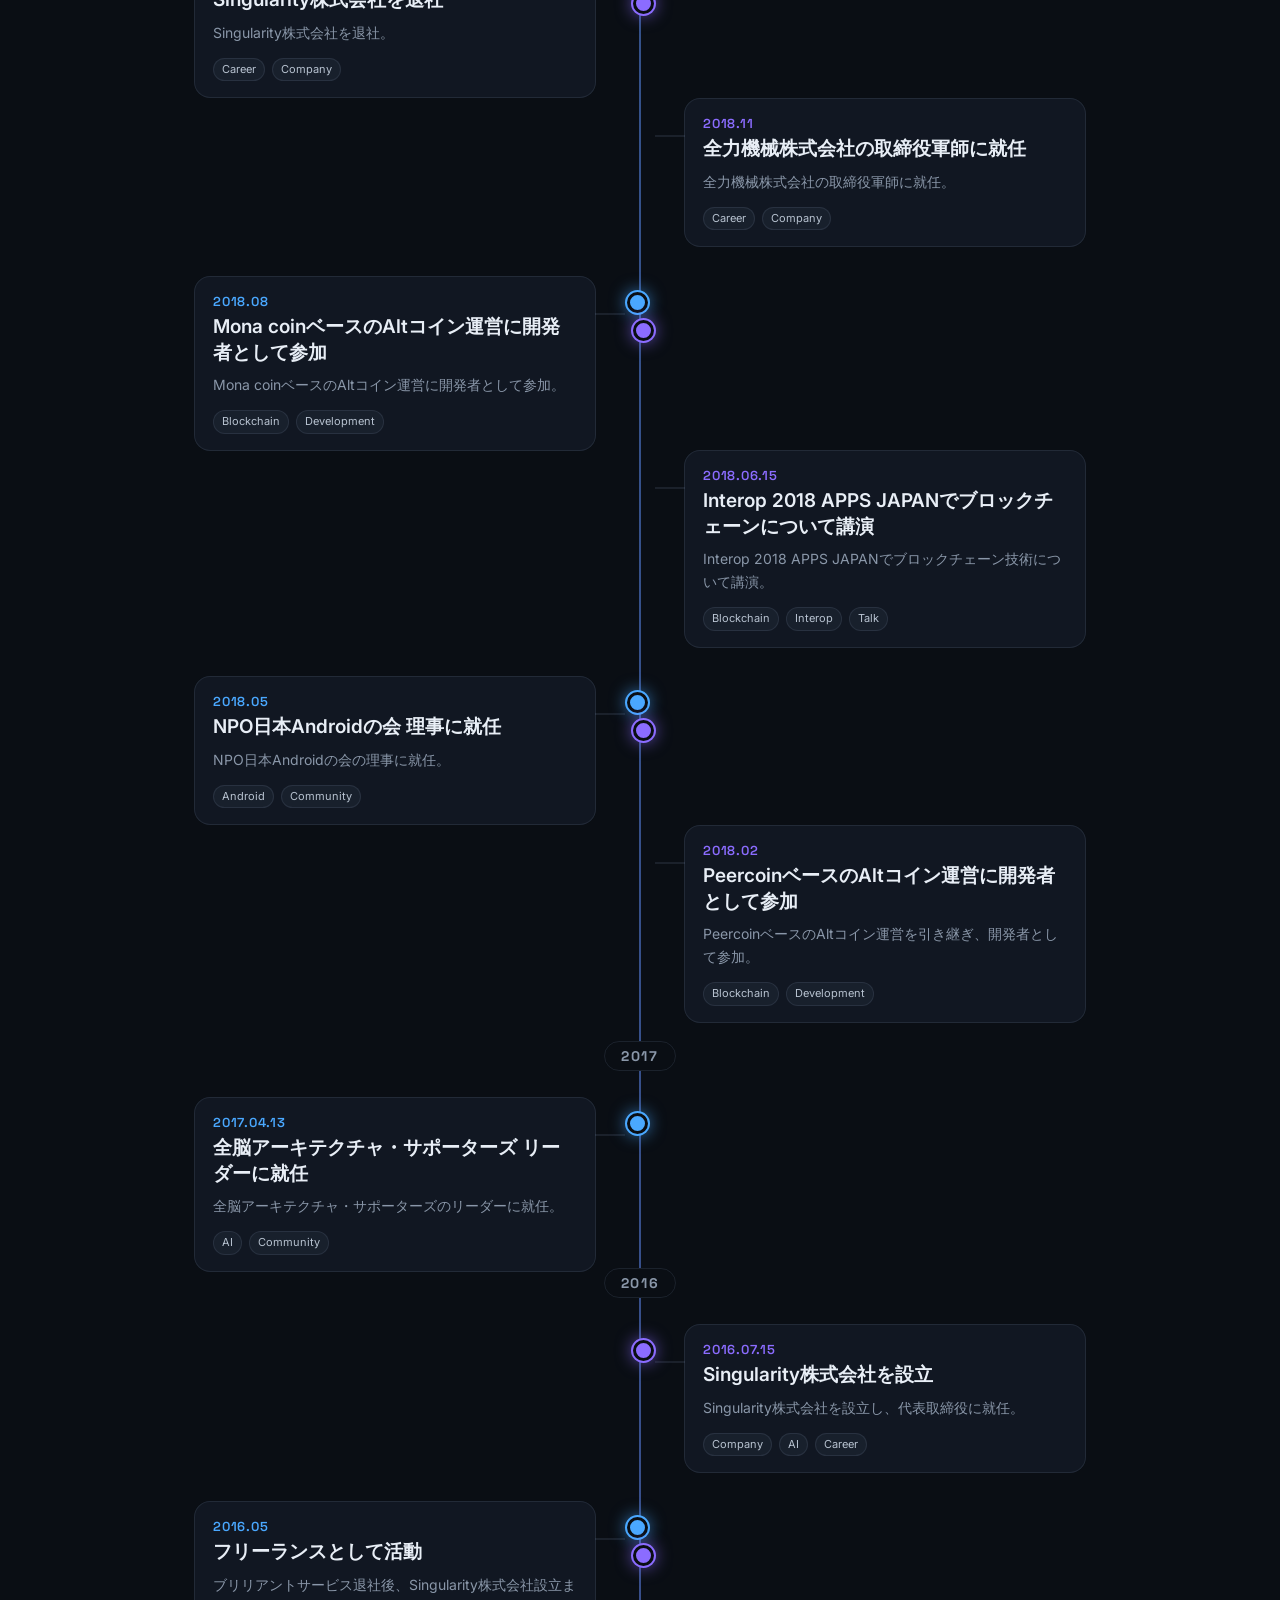
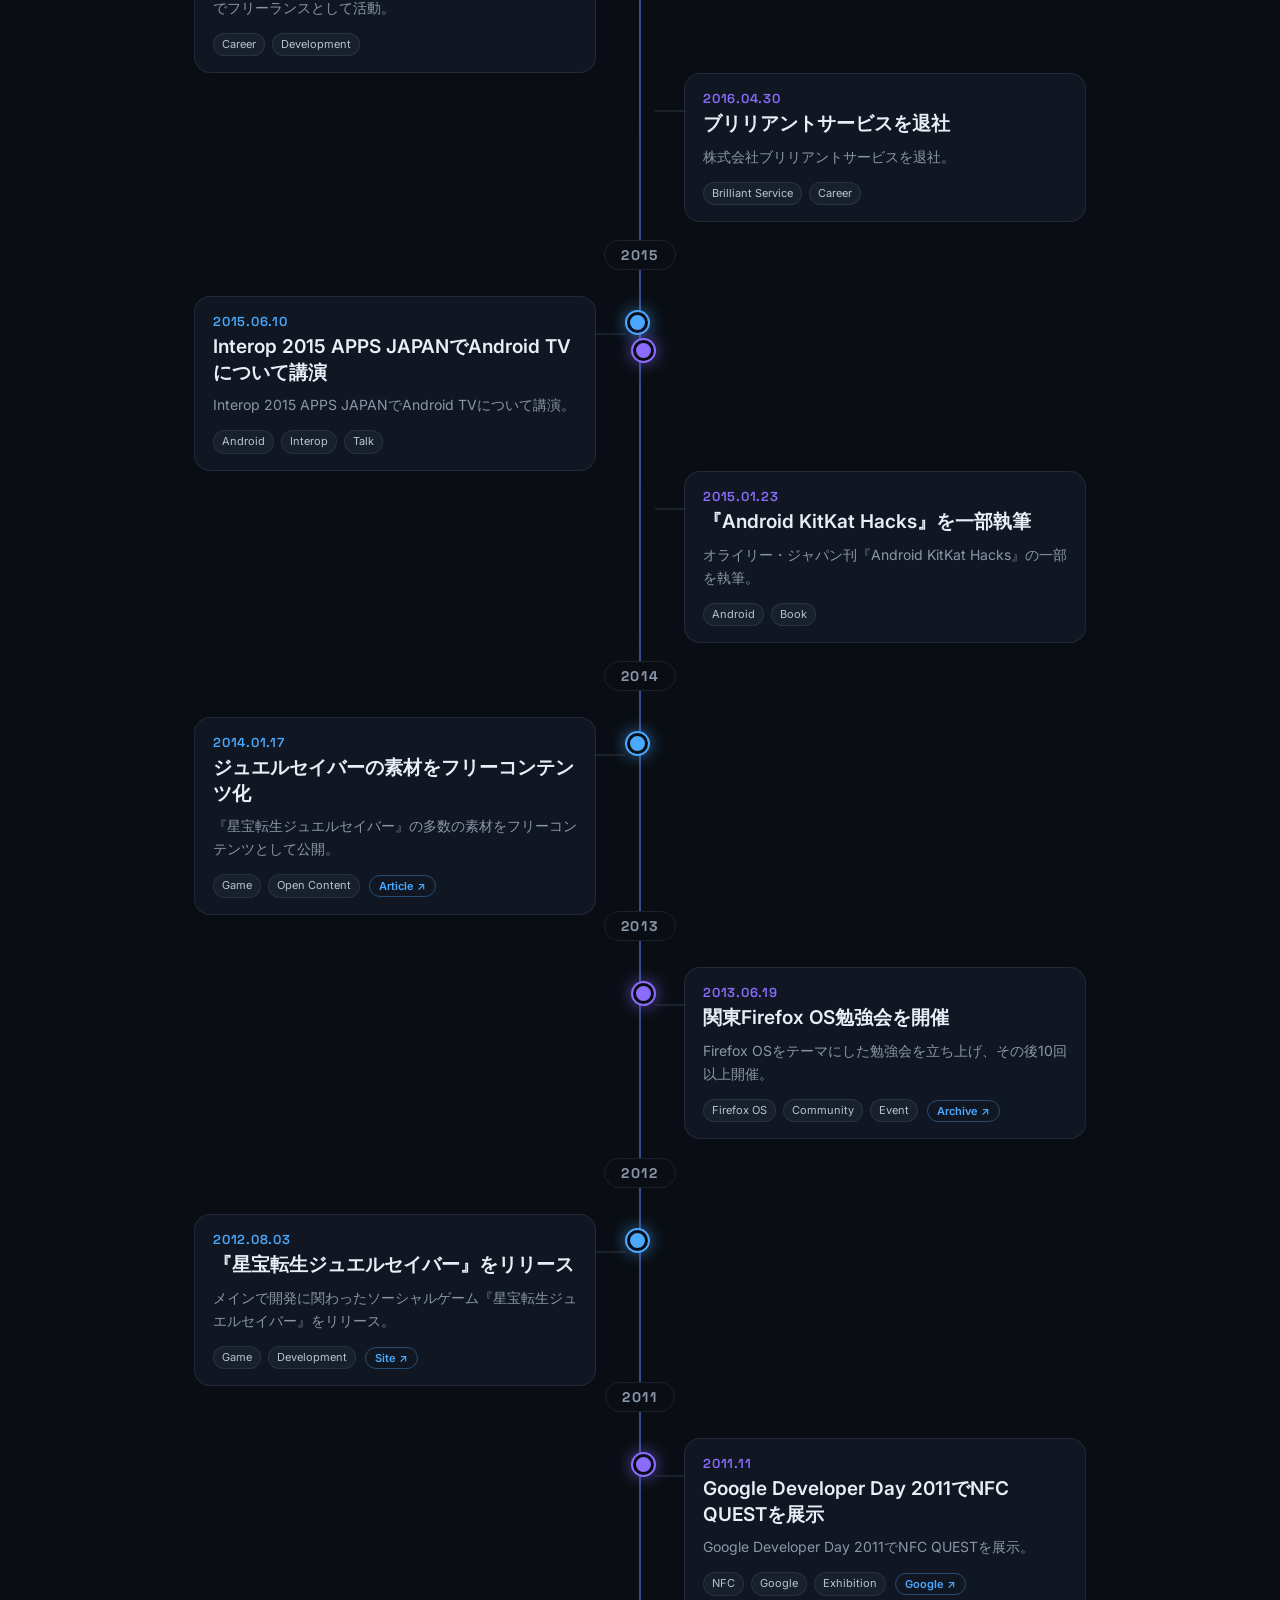
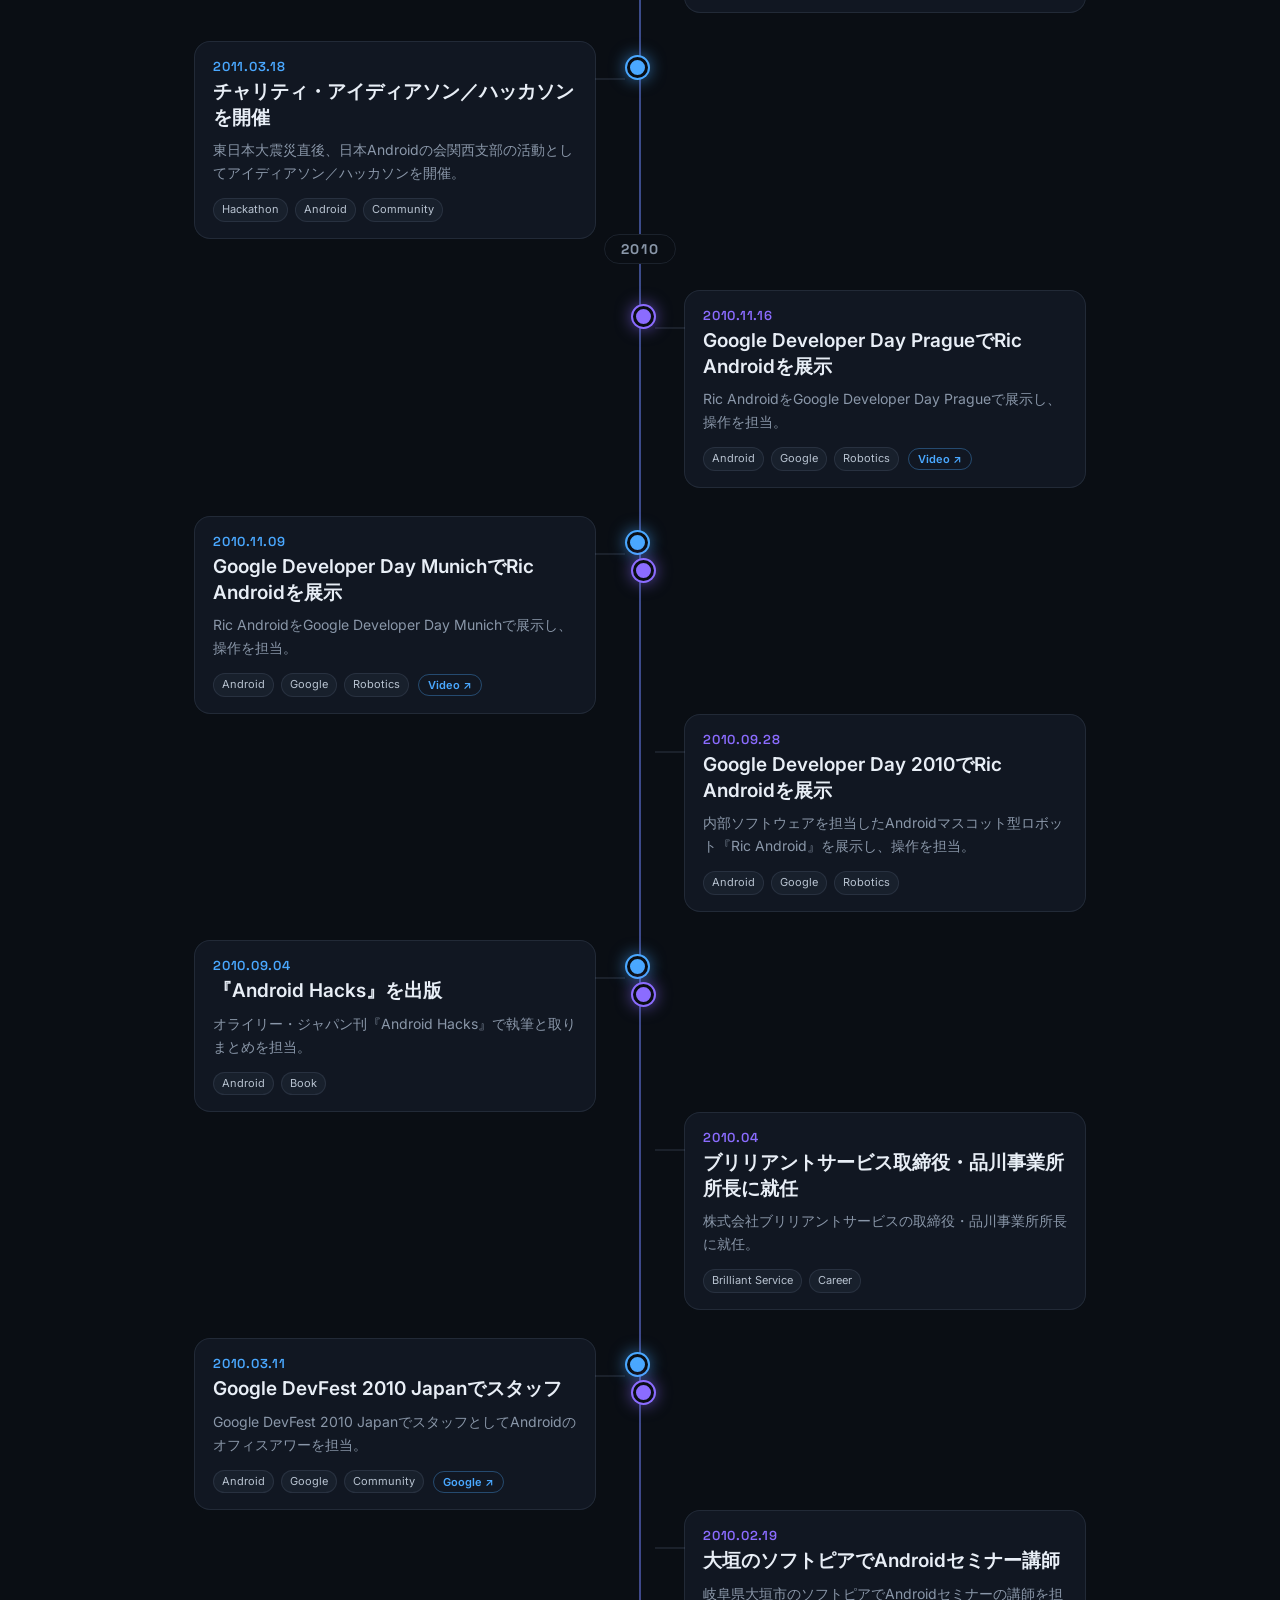
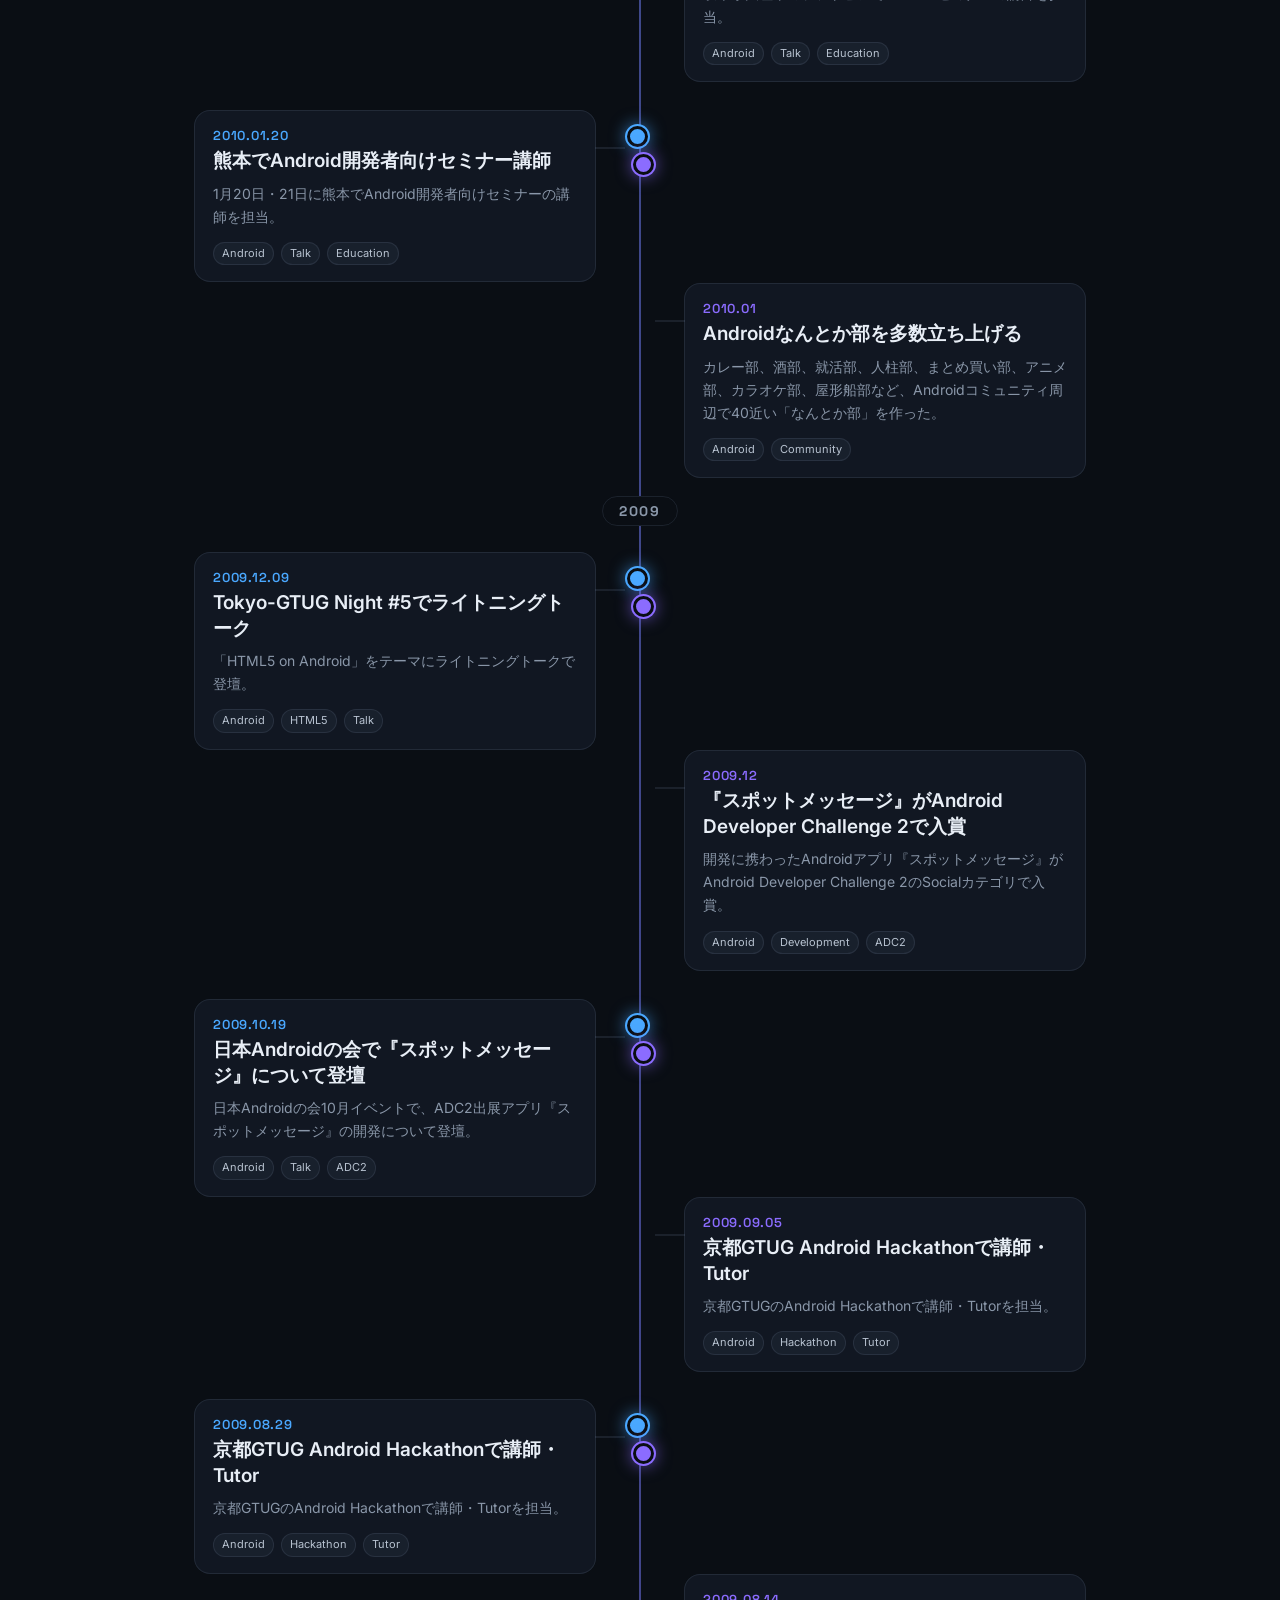
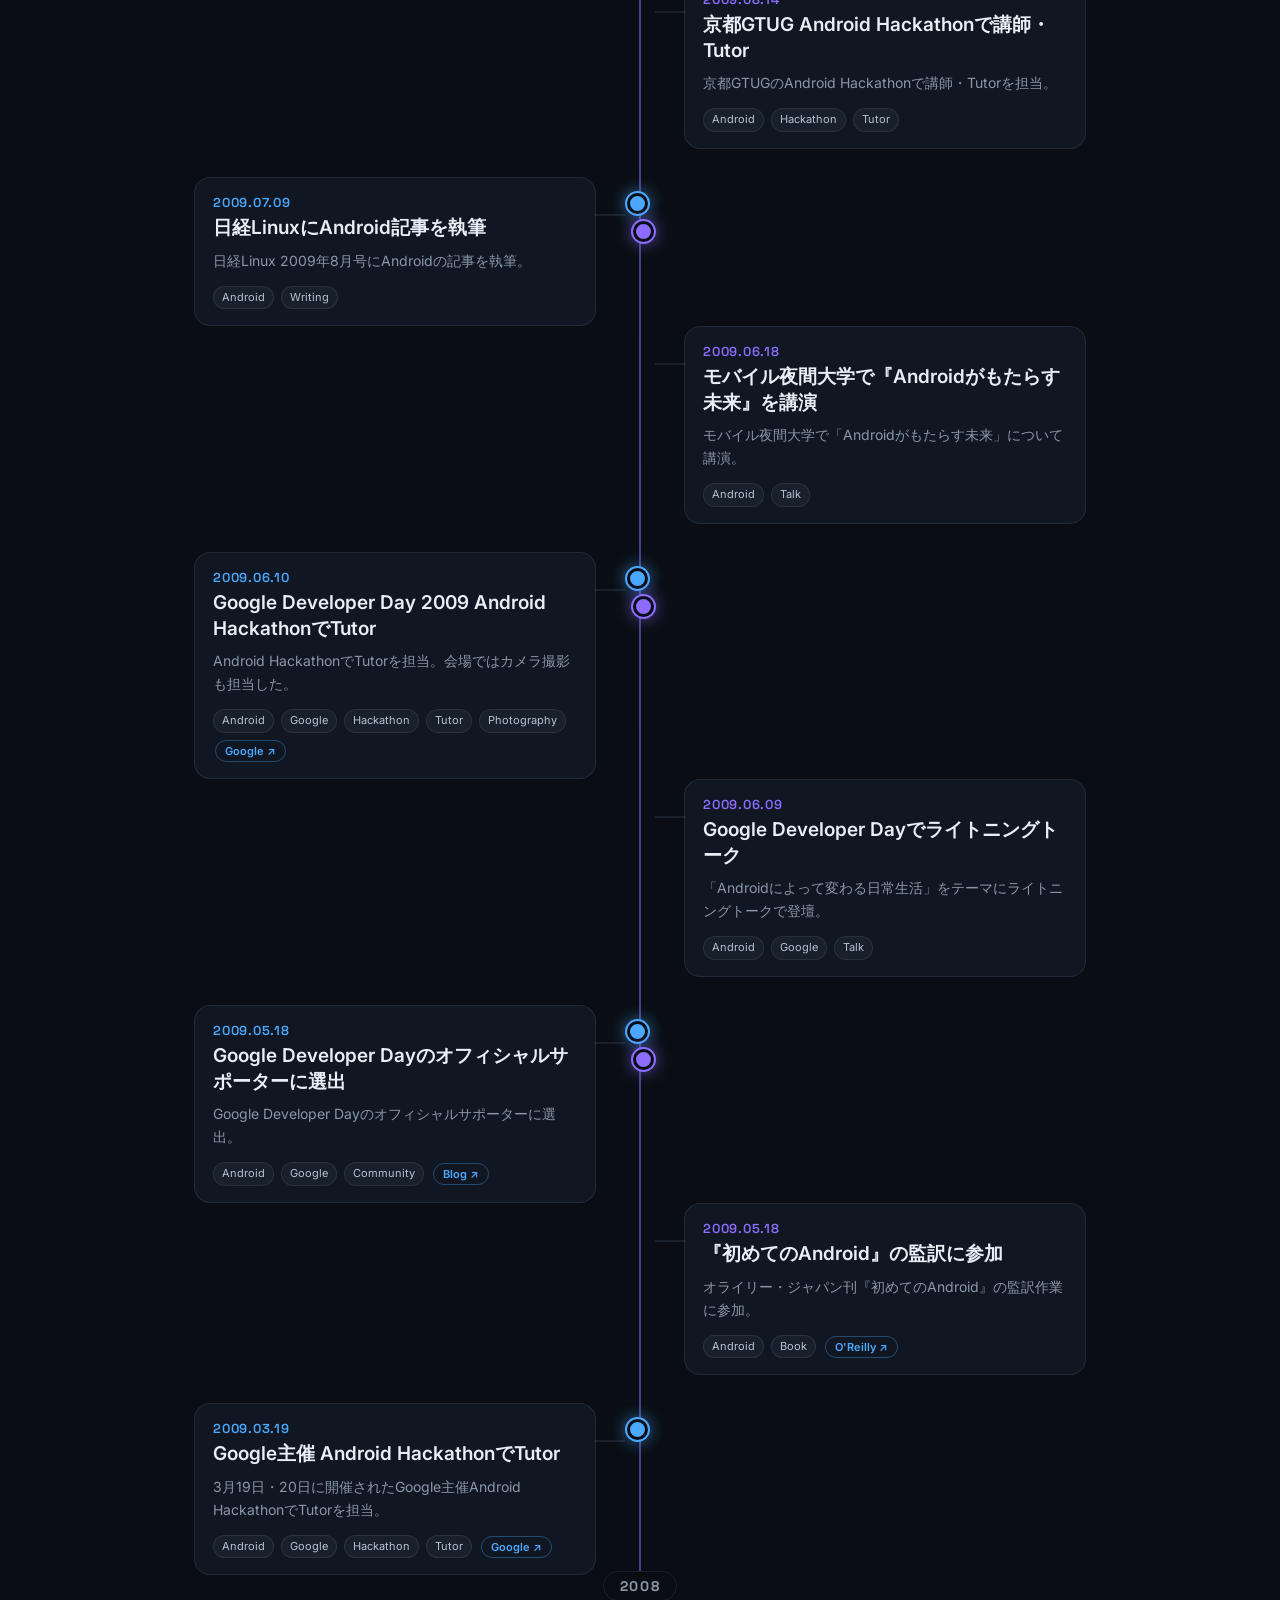
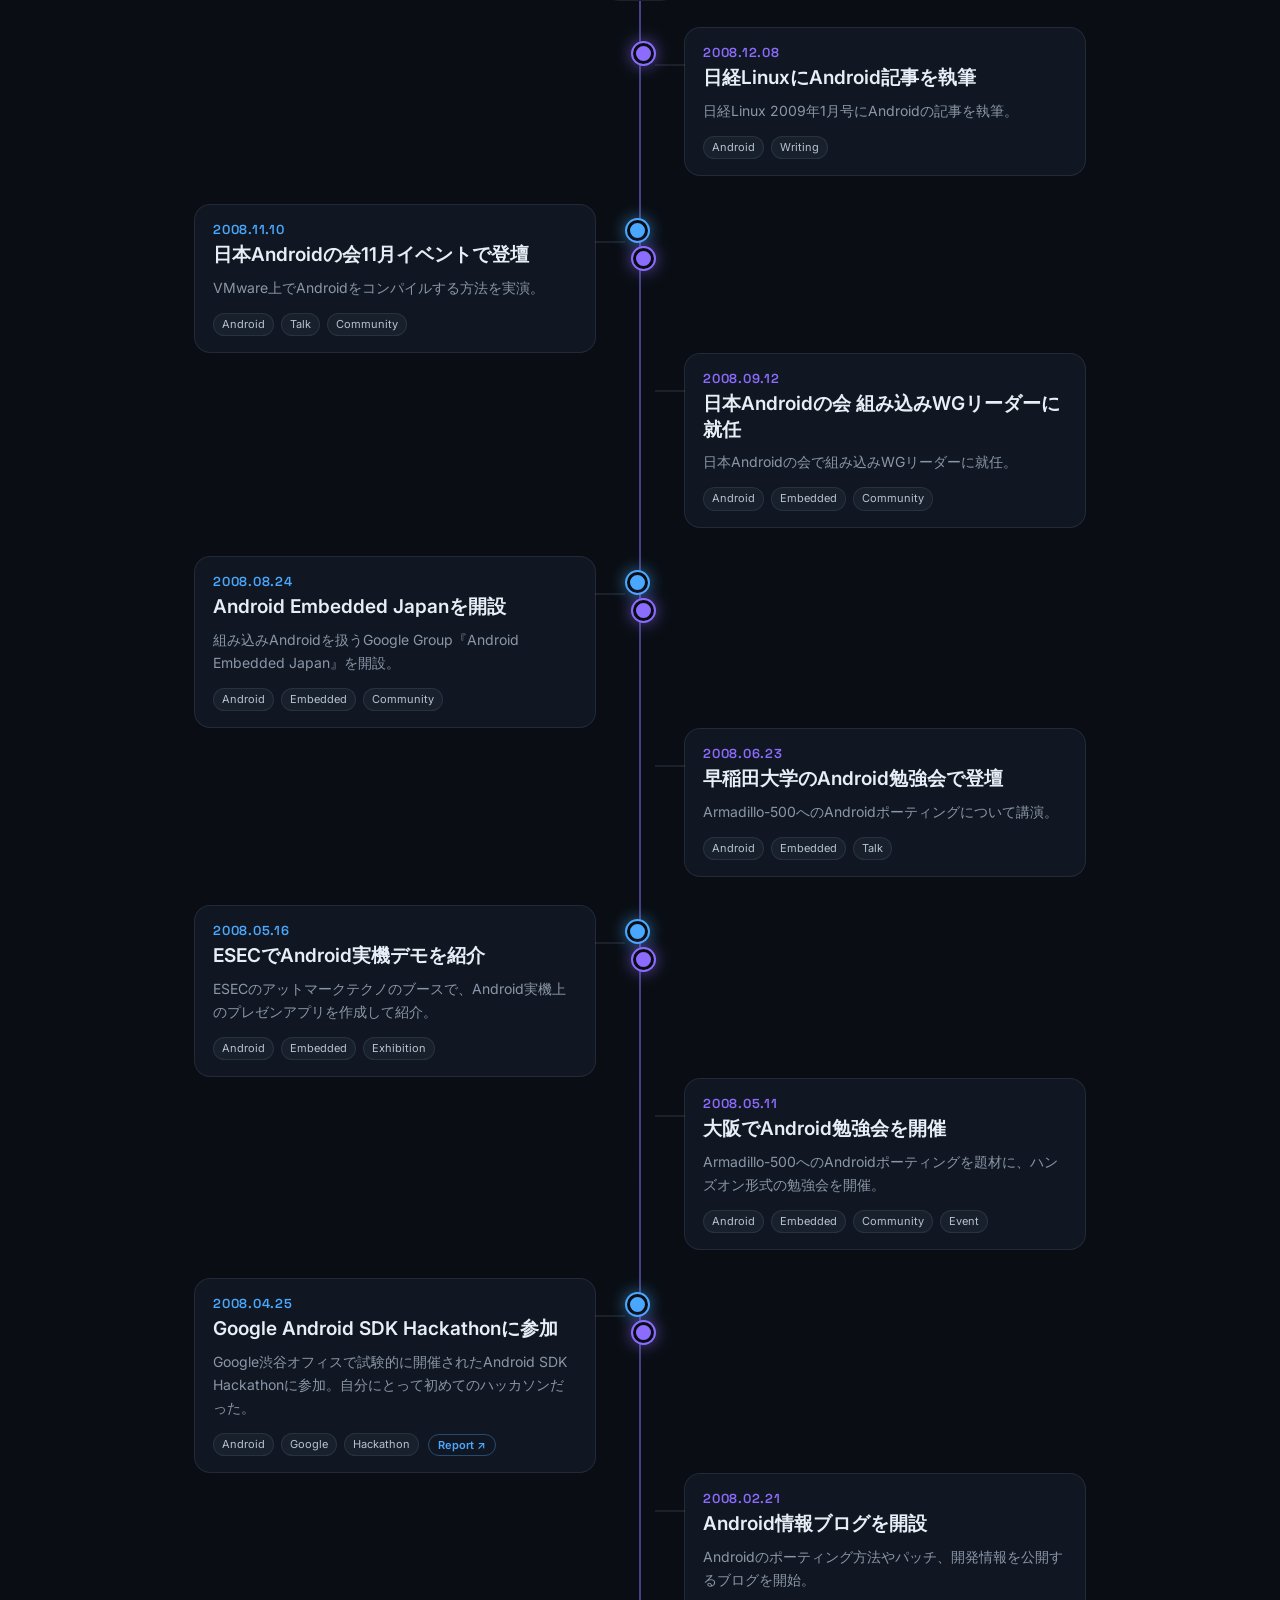
==== commit 9d90123e: "chore: refresh generated portfolio data" ====
--- a/index.html
+++ b/index.html
@@ -51,21 +51,118 @@
   <main>
     <div id="timeline" class="timeline">
       <!-- HISTORY:START -->
+      <div class="year reveal"><span>2026</span></div>
+      <div class="item left reveal">
+        <article class="card history-card">
+          <div class="date">2026.06.13</div>
+          <h3>Bluesky Meetup in Osaka vol.4で登壇</h3>
+          <p class="desc">Bluesky公式のMeetup in Osaka vol.4で登壇。</p>
+          <div class="meta history-meta"><span class="tag">Bluesky</span><span class="tag">Talk</span><span class="tag">Community</span><a class="source-link" href="https://428lab.connpass.com/event/392907/" target="_blank" rel="noopener">Event ↗</a></div>
+        </article>
+      </div>
+      <div class="item right reveal alt">
+        <article class="card history-card">
+          <div class="date">2026.06.11</div>
+          <h3>Interop 2026 AI Native ExpoでAIエージェント経済について登壇</h3>
+          <p class="desc">「AIエージェント経済は始まるのか？── 人間がAPIになる時代の仕事と市場」で登壇。</p>
+          <div class="meta history-meta"><span class="tag">AI</span><span class="tag">Agent</span><span class="tag">Interop</span><span class="tag">Talk</span><a class="source-link" href="https://forest.f2ff.jp/introduction/12597?project_id=20260601" target="_blank" rel="noopener">Session ↗</a></div>
+        </article>
+      </div>
+      <div class="item left reveal">
+        <article class="card history-card">
+          <div class="date">2026.06.11</div>
+          <h3>Interop 2026 AI Native Expoで自律型AIエージェントについて登壇</h3>
+          <p class="desc">「自律型AIエージェントは何を破壊するのか？」で登壇。</p>
+          <div class="meta history-meta"><span class="tag">AI</span><span class="tag">Agent</span><span class="tag">Interop</span><span class="tag">Talk</span><a class="source-link" href="https://forest.f2ff.jp/introduction/12595?project_id=20260601" target="_blank" rel="noopener">Session ↗</a></div>
+        </article>
+      </div>
+      <div class="item right reveal alt">
+        <article class="card history-card">
+          <div class="date">2026.05.30</div>
+          <h3>四谷ラボ ハッカソン No.1を企画・運営</h3>
+          <p class="desc">四谷ラボ ハッカソン No.1で企画、司会、運営を担当。</p>
+          <div class="meta history-meta"><span class="tag">428Lab</span><span class="tag">Hackathon</span><span class="tag">Event</span><span class="tag">Community</span><a class="source-link" href="https://428lab.connpass.com/event/394465/" target="_blank" rel="noopener">Event ↗</a></div>
+        </article>
+      </div>
+      <div class="item left reveal">
+        <article class="card history-card">
+          <div class="date">2026.04.18</div>
+          <h3>Bluesky Hackathon in Tokyo Vol.1を企画・運営</h3>
+          <p class="desc">Bluesky公式のHackathon in Tokyo Vol.1で企画、司会、運営を担当。</p>
+          <div class="meta history-meta"><span class="tag">Bluesky</span><span class="tag">Hackathon</span><span class="tag">Event</span><span class="tag">Community</span><a class="source-link" href="https://428lab.connpass.com/event/387583/" target="_blank" rel="noopener">Event ↗</a></div>
+        </article>
+      </div>
+      <div class="item right reveal alt">
+        <article class="card history-card">
+          <div class="date">2026.03</div>
+          <h3>bitchatロングレンジ通信イベントを企画・運営</h3>
+          <p class="desc">都内でbitchatのロングレンジ通信を試すイベントを企画・運営。</p>
+          <div class="meta history-meta"><span class="tag">bitchat</span><span class="tag">Event</span><span class="tag">Community</span><a class="source-link" href="https://428lab.connpass.com/event/384566/" target="_blank" rel="noopener">Event ↗</a></div>
+        </article>
+      </div>
+      <div class="item left reveal">
+        <article class="card history-card">
+          <div class="date">2026.01.31</div>
+          <h3>バイブコーディング大会 No.1を運営</h3>
+          <p class="desc">バイブコーディング大会 No.1で運営、司会を担当。</p>
+          <div class="meta history-meta"><span class="tag">AI</span><span class="tag">Coding</span><span class="tag">Event</span><span class="tag">Community</span><a class="source-link" href="https://428lab.connpass.com/event/382139/" target="_blank" rel="noopener">Event ↗</a></div>
+        </article>
+      </div>
+      <div class="item right reveal alt">
+        <article class="card history-card">
+          <div class="date">2026.01.15</div>
+          <h3>AIプロトコル勉強会 No.2を運営・登壇</h3>
+          <p class="desc">AIプロトコル勉強会 No.2で運営と登壇を担当。</p>
+          <div class="meta history-meta"><span class="tag">AI</span><span class="tag">Protocol</span><span class="tag">Event</span><span class="tag">Talk</span><a class="source-link" href="https://428lab.connpass.com/event/380108/" target="_blank" rel="noopener">Event ↗</a></div>
+        </article>
+      </div>
       <div class="year reveal"><span>2025</span></div>
       <div class="item left reveal">
+        <article class="card history-card">
+          <div class="date">2025.11.26</div>
+          <h3>AIプロトコル勉強会 No.1を運営・登壇</h3>
+          <p class="desc">AIプロトコル勉強会 No.1で運営、司会、登壇、ライブ配信を担当。</p>
+          <div class="meta history-meta"><span class="tag">AI</span><span class="tag">Protocol</span><span class="tag">Event</span><span class="tag">Talk</span><a class="source-link" href="https://428lab.connpass.com/event/374766/" target="_blank" rel="noopener">Event ↗</a></div>
+        </article>
+      </div>
+      <div class="item right reveal alt">
+        <article class="card history-card">
+          <div class="date">2025.11.22</div>
+          <h3>Nostrasia 2025を企画・運営</h3>
+          <p class="desc">Nostrasia 2025で発起人、運営、ライブ配信を担当。</p>
+          <div class="meta history-meta"><span class="tag">Nostr</span><span class="tag">Community</span><span class="tag">Event</span><a class="source-link" href="https://nostrasia.com/" target="_blank" rel="noopener">Site ↗</a></div>
+        </article>
+      </div>
+      <div class="item left reveal">
+        <article class="card history-card">
+          <div class="date">2025.08.02</div>
+          <h3>Bluesky Meetup in Fukuoka vol.2を運営</h3>
+          <p class="desc">Bluesky Meetup in Fukuoka vol.2の運営を担当。</p>
+          <div class="meta history-meta"><span class="tag">Bluesky</span><span class="tag">Community</span><span class="tag">Event</span><a class="source-link" href="https://428lab.connpass.com/event/360000/" target="_blank" rel="noopener">Event ↗</a></div>
+        </article>
+      </div>
+      <div class="item right reveal alt">
         <article class="card history-card">
           <div class="date">2025.07.16</div>
           <h3>第18回 GenAI 勉強会で登壇</h3>
-          <p class="desc">生成AIに関する勉強会で登壇。近年はAIを使った開発やエージェント活用にも活動領域を広げている。</p>
+          <p class="desc">第18回 GenAI 勉強会で登壇。</p>
           <div class="meta history-meta"><span class="tag">AI</span><span class="tag">Talk</span><a class="source-link" href="https://gais.jp/gais18-digest/" target="_blank" rel="noopener">Event ↗</a></div>
         </article>
       </div>
+      <div class="item left reveal">
+        <article class="card history-card">
+          <div class="date">2025.06.28</div>
+          <h3>Bluesky Meetup in Osaka vol.3を運営</h3>
+          <p class="desc">Bluesky Meetup in Osaka vol.3で運営とアイディアソンの司会を担当。</p>
+          <div class="meta history-meta"><span class="tag">Bluesky</span><span class="tag">Community</span><span class="tag">Event</span><a class="source-link" href="https://428lab.connpass.com/event/355011/" target="_blank" rel="noopener">Event ↗</a></div>
+        </article>
+      </div>
       <div class="item right reveal alt">
         <article class="card history-card">
           <div class="date">2025.06.12</div>
-          <h3>Interop 2025 APPS JAPANでAI時代のWebと自動化を議論</h3>
-          <p class="desc">「Webの未来と自動化の行方：AI時代の&quot;働く&quot;と&quot;つくる&quot;を語る」に登壇。</p>
-          <div class="meta history-meta"><span class="tag">AI</span><span class="tag">Web</span><span class="tag">Talk</span><a class="source-link" href="https://forest.f2ff.jp/introduction/10475?project_id=20250601" target="_blank" rel="noopener">Session ↗</a></div>
+          <h3>Interop 2025 APPS JAPANでAI時代のWebと自動化について登壇</h3>
+          <p class="desc">「Webの未来と自動化の行方：AI時代の&quot;働く&quot;と&quot;つくる&quot;を語る」で登壇。</p>
+          <div class="meta history-meta"><span class="tag">AI</span><span class="tag">Web</span><span class="tag">Interop</span><span class="tag">Talk</span><a class="source-link" href="https://forest.f2ff.jp/introduction/10475?project_id=20250601" target="_blank" rel="noopener">Session ↗</a></div>
         </article>
       </div>
       <div class="item left reveal">
@@ -73,61 +170,117 @@
           <div class="date">2025.06.11</div>
           <h3>Interop 2025 APPS JAPANで生成AIと開発現場について登壇</h3>
           <p class="desc">「生成AIで変わる開発現場：プログラマーの仕事はどう変わるのか？」で登壇。</p>
-          <div class="meta history-meta"><span class="tag">AI</span><span class="tag">Development</span><span class="tag">Talk</span><a class="source-link" href="https://forest.f2ff.jp/introduction/10467?project_id=20250601" target="_blank" rel="noopener">Session ↗</a></div>
+          <div class="meta history-meta"><span class="tag">AI</span><span class="tag">Development</span><span class="tag">Interop</span><span class="tag">Talk</span><a class="source-link" href="https://forest.f2ff.jp/introduction/10467?project_id=20250601" target="_blank" rel="noopener">Session ↗</a></div>
+        </article>
+      </div>
+      <div class="item right reveal alt">
+        <article class="card history-card">
+          <div class="date">2025.05.31</div>
+          <h3>ゴリラ.vim #36を運営・登壇</h3>
+          <p class="desc">「ゴリラ.vim #36 ~ Vim x SNS ~」で運営、登壇、ライブ配信を担当。</p>
+          <div class="meta history-meta"><span class="tag">Vim</span><span class="tag">SNS</span><span class="tag">Community</span><span class="tag">Talk</span><a class="source-link" href="https://gorillavim.connpass.com/event/353161/" target="_blank" rel="noopener">Event ↗</a></div>
         </article>
       </div>
       <div class="year reveal"><span>2024</span></div>
+      <div class="item left reveal">
+        <article class="card history-card">
+          <div class="date">2024.10.11</div>
+          <h3>Bluesky Meetup in Tokyo Vol.3を運営</h3>
+          <p class="desc">Bluesky Meetup in Tokyo Vol.3で運営とライブ配信を担当。</p>
+          <div class="meta history-meta"><span class="tag">Bluesky</span><span class="tag">Community</span><span class="tag">Event</span><a class="source-link" href="https://428lab.connpass.com/event/331611/" target="_blank" rel="noopener">Event ↗</a></div>
+        </article>
+      </div>
       <div class="item right reveal alt">
         <article class="card history-card">
           <div class="date">2024.09.23</div>
           <h3>Nostrasia 2024を企画・運営</h3>
-          <p class="desc">NostrコミュニティのイベントNostrasia 2024で、発起人・運営・ライブ配信を担当。</p>
+          <p class="desc">Nostrasia 2024で発起人、運営、ライブ配信を担当。</p>
           <div class="meta history-meta"><span class="tag">Nostr</span><span class="tag">Community</span><span class="tag">Event</span><a class="source-link" href="https://428lab.connpass.com/event/326207/" target="_blank" rel="noopener">Event ↗</a></div>
         </article>
       </div>
+      <div class="item left reveal">
+        <article class="card history-card">
+          <div class="date">2024.04.14</div>
+          <h3>Bluesky Meetup in Osaka Vol.2を運営</h3>
+          <p class="desc">Bluesky Meetup in Osaka Vol.2で運営とライブ配信を担当。</p>
+          <div class="meta history-meta"><span class="tag">Bluesky</span><span class="tag">Community</span><span class="tag">Event</span><a class="source-link" href="https://428lab.connpass.com/event/313710/" target="_blank" rel="noopener">Event ↗</a></div>
+        </article>
+      </div>
+      <div class="item right reveal alt">
+        <article class="card history-card">
+          <div class="date">2024.04.13</div>
+          <h3>Bluesky Meetup in Tokyo Vol.2を運営</h3>
+          <p class="desc">Bluesky Meetup in Tokyo Vol.2で運営とライブ配信を担当。</p>
+          <div class="meta history-meta"><span class="tag">Bluesky</span><span class="tag">Community</span><span class="tag">Event</span><a class="source-link" href="https://428lab.connpass.com/event/312335/" target="_blank" rel="noopener">Event ↗</a></div>
+        </article>
+      </div>
+      <div class="item left reveal">
+        <article class="card history-card">
+          <div class="date">2024.02.10</div>
+          <h3>ゴリラ.vim #30を運営</h3>
+          <p class="desc">「ゴリラ.vim #30 ~ 四谷ラボコラボ ~」で運営とライブ配信を担当。</p>
+          <div class="meta history-meta"><span class="tag">Vim</span><span class="tag">428Lab</span><span class="tag">Community</span><span class="tag">Event</span><a class="source-link" href="https://gorillavim.connpass.com/event/307622/" target="_blank" rel="noopener">Event ↗</a></div>
+        </article>
+      </div>
       <div class="year reveal"><span>2023</span></div>
+      <div class="item right reveal alt">
+        <article class="card history-card">
+          <div class="date">2023.12.08</div>
+          <h3>新時代の分散型SNS勉強会を運営</h3>
+          <p class="desc">新時代の分散型SNS勉強会で運営とライブ配信を担当。</p>
+          <div class="meta history-meta"><span class="tag">SNS</span><span class="tag">Community</span><span class="tag">Event</span><a class="source-link" href="https://428lab.connpass.com/event/300313/" target="_blank" rel="noopener">Event ↗</a></div>
+        </article>
+      </div>
       <div class="item left reveal">
         <article class="card history-card">
           <div class="date">2023.11</div>
           <h3>Nostrasiaで登壇</h3>
-          <p class="desc">Nostrの国際イベントNostrasiaで登壇。</p>
+          <p class="desc">Nostrasiaの1日目に登壇。</p>
           <div class="meta history-meta"><span class="tag">Nostr</span><span class="tag">Talk</span><span class="tag">Community</span><a class="source-link" href="https://www.youtube.com/watch?v=l-lP01IbV_Y" target="_blank" rel="noopener">Video ↗</a></div>
         </article>
       </div>
       <div class="item right reveal alt">
         <article class="card history-card">
           <div class="date">2023.07.07</div>
-          <h3>Nostrへの活動に対して500万satoshiを受領</h3>
-          <p class="desc">Nostr創始者fiatjafから、Nostrでの活動に対して500万satoshiを受領。</p>
+          <h3>Nostrでの活動に対して500万satoshiを受領</h3>
+          <p class="desc">fiatjafから、Nostrでの活動に対して500万satoshiを受領。</p>
           <div class="meta history-meta"><span class="tag">Nostr</span><span class="tag">Community</span><a class="source-link" href="https://yakihonne.com/article/[base64]" target="_blank" rel="noopener">Record ↗</a></div>
         </article>
       </div>
       <div class="item left reveal">
+        <article class="card history-card">
+          <div class="date">2023.06.14</div>
+          <h3>Interop 2023 APPS JAPANで分散SNSについて講演</h3>
+          <p class="desc">Interop 2023 APPS JAPANで分散SNSについて講演。</p>
+          <div class="meta history-meta"><span class="tag">SNS</span><span class="tag">Interop</span><span class="tag">Talk</span></div>
+        </article>
+      </div>
+      <div class="item right reveal alt">
         <article class="card history-card">
           <div class="date">2023.05.21</div>
           <h3>『Hello Nostr! 先住民が教えるNostrの歩き方』を出展</h3>
-          <p class="desc">技術書典でNostrの技術同人誌を出展。</p>
+          <p class="desc">技術書典2023にNostrの技術同人誌を出展。</p>
           <div class="meta history-meta"><span class="tag">Nostr</span><span class="tag">Book</span><span class="tag">Community</span><a class="source-link" href="https://techbookfest.org/product/veGeNq1tNkYFfWnZWgEC72?productVariantID=u5RZNM5e77xHH97c65PCx9" target="_blank" rel="noopener">Book ↗</a></div>
         </article>
       </div>
-      <div class="item right reveal alt">
+      <div class="item left reveal">
         <article class="card history-card">
           <div class="date">2023.04.07</div>
           <h3>Bluesky Meetupを開催</h3>
-          <p class="desc">四谷ラボでBlueskyの公式meetupを開催。以後、東京・大阪・福岡などで継続的に関連イベントを運営。</p>
+          <p class="desc">四谷ラボでBlueskyの公式meetupを開催。</p>
           <div class="meta history-meta"><span class="tag">Bluesky</span><span class="tag">Community</span><span class="tag">Event</span><a class="source-link" href="https://428lab.connpass.com/event/279572/" target="_blank" rel="noopener">Event ↗</a></div>
         </article>
       </div>
-      <div class="item left reveal">
+      <div class="item right reveal alt">
         <article class="card history-card">
           <div class="date">2023.02.22</div>
           <h3>Nostr勉強会を開催</h3>
-          <p class="desc">四谷ラボでNostrをテーマにした勉強会を開催。以後、分散SNS関連のイベントや開発活動を継続。</p>
+          <p class="desc">四谷ラボでNostrをテーマにした勉強会を開催。</p>
           <div class="meta history-meta"><span class="tag">Nostr</span><span class="tag">Community</span><span class="tag">Event</span><a class="source-link" href="https://428lab.connpass.com/event/275748/" target="_blank" rel="noopener">Event ↗</a></div>
         </article>
       </div>
       <div class="year reveal"><span>2019</span></div>
-      <div class="item right reveal alt">
+      <div class="item left reveal">
         <article class="card history-card">
           <div class="date">2019.08</div>
           <h3>四谷ラボを設立</h3>
@@ -135,38 +288,94 @@
           <div class="meta history-meta"><span class="tag">428Lab</span><span class="tag">Community</span></div>
         </article>
       </div>
+      <div class="item right reveal alt">
+        <article class="card history-card">
+          <div class="date">2019.06.13</div>
+          <h3>Interop 2019 APPS JAPANでブロックチェーンについて講演</h3>
+          <p class="desc">Interop 2019 APPS JAPANでブロックチェーン技術について講演。</p>
+          <div class="meta history-meta"><span class="tag">Blockchain</span><span class="tag">Interop</span><span class="tag">Talk</span></div>
+        </article>
+      </div>
       <div class="year reveal"><span>2018</span></div>
+      <div class="item left reveal">
+        <article class="card history-card">
+          <div class="date">2018.12.31</div>
+          <h3>Singularity株式会社を退社</h3>
+          <p class="desc">Singularity株式会社を退社。</p>
+          <div class="meta history-meta"><span class="tag">Career</span><span class="tag">Company</span></div>
+        </article>
+      </div>
+      <div class="item right reveal alt">
+        <article class="card history-card">
+          <div class="date">2018.11</div>
+          <h3>全力機械株式会社の取締役軍師に就任</h3>
+          <p class="desc">全力機械株式会社の取締役軍師に就任。</p>
+          <div class="meta history-meta"><span class="tag">Career</span><span class="tag">Company</span></div>
+        </article>
+      </div>
+      <div class="item left reveal">
+        <article class="card history-card">
+          <div class="date">2018.08</div>
+          <h3>Mona coinベースのAltコイン運営に開発者として参加</h3>
+          <p class="desc">Mona coinベースのAltコイン運営に開発者として参加。</p>
+          <div class="meta history-meta"><span class="tag">Blockchain</span><span class="tag">Development</span></div>
+        </article>
+      </div>
+      <div class="item right reveal alt">
+        <article class="card history-card">
+          <div class="date">2018.06.15</div>
+          <h3>Interop 2018 APPS JAPANでブロックチェーンについて講演</h3>
+          <p class="desc">Interop 2018 APPS JAPANでブロックチェーン技術について講演。</p>
+          <div class="meta history-meta"><span class="tag">Blockchain</span><span class="tag">Interop</span><span class="tag">Talk</span></div>
+        </article>
+      </div>
       <div class="item left reveal">
         <article class="card history-card">
           <div class="date">2018.05</div>
           <h3>NPO日本Androidの会 理事に就任</h3>
-          <p class="desc">日本Androidの会の活動に継続して関わり、理事に就任。</p>
+          <p class="desc">NPO日本Androidの会の理事に就任。</p>
           <div class="meta history-meta"><span class="tag">Android</span><span class="tag">Community</span></div>
         </article>
       </div>
+      <div class="item right reveal alt">
+        <article class="card history-card">
+          <div class="date">2018.02</div>
+          <h3>PeercoinベースのAltコイン運営に開発者として参加</h3>
+          <p class="desc">PeercoinベースのAltコイン運営を引き継ぎ、開発者として参加。</p>
+          <div class="meta history-meta"><span class="tag">Blockchain</span><span class="tag">Development</span></div>
+        </article>
+      </div>
       <div class="year reveal"><span>2017</span></div>
-      <div class="item right reveal alt">
+      <div class="item left reveal">
         <article class="card history-card">
           <div class="date">2017.04.13</div>
           <h3>全脳アーキテクチャ・サポーターズ リーダーに就任</h3>
-          <p class="desc">人工知能・全脳アーキテクチャ関連のコミュニティ活動に参加。</p>
+          <p class="desc">全脳アーキテクチャ・サポーターズのリーダーに就任。</p>
           <div class="meta history-meta"><span class="tag">AI</span><span class="tag">Community</span></div>
         </article>
       </div>
       <div class="year reveal"><span>2016</span></div>
-      <div class="item left reveal">
+      <div class="item right reveal alt">
         <article class="card history-card">
           <div class="date">2016.07.15</div>
           <h3>Singularity株式会社を設立</h3>
           <p class="desc">Singularity株式会社を設立し、代表取締役に就任。</p>
-          <div class="meta history-meta"><span class="tag">Company</span><span class="tag">AI</span></div>
+          <div class="meta history-meta"><span class="tag">Company</span><span class="tag">AI</span><span class="tag">Career</span></div>
+        </article>
+      </div>
+      <div class="item left reveal">
+        <article class="card history-card">
+          <div class="date">2016.05</div>
+          <h3>フリーランスとして活動</h3>
+          <p class="desc">ブリリアントサービス退社後、Singularity株式会社設立までフリーランスとして活動。</p>
+          <div class="meta history-meta"><span class="tag">Career</span><span class="tag">Development</span></div>
         </article>
       </div>
       <div class="item right reveal alt">
         <article class="card history-card">
           <div class="date">2016.04.30</div>
           <h3>ブリリアントサービスを退社</h3>
-          <p class="desc">2010年から取締役・品川事業所所長を務めたブリリアントサービスを退社。</p>
+          <p class="desc">株式会社ブリリアントサービスを退社。</p>
           <div class="meta history-meta"><span class="tag">Brilliant Service</span><span class="tag">Career</span></div>
         </article>
       </div>
@@ -175,8 +384,8 @@
         <article class="card history-card">
           <div class="date">2015.06.10</div>
           <h3>Interop 2015 APPS JAPANでAndroid TVについて講演</h3>
-          <p class="desc">Android TVをテーマに講演。</p>
-          <div class="meta history-meta"><span class="tag">Android</span><span class="tag">Talk</span></div>
+          <p class="desc">Interop 2015 APPS JAPANでAndroid TVについて講演。</p>
+          <div class="meta history-meta"><span class="tag">Android</span><span class="tag">Interop</span><span class="tag">Talk</span></div>
         </article>
       </div>
       <div class="item right reveal alt">
@@ -192,7 +401,7 @@
         <article class="card history-card">
           <div class="date">2014.01.17</div>
           <h3>ジュエルセイバーの素材をフリーコンテンツ化</h3>
-          <p class="desc">『星宝転生ジュエルセイバー』で制作した多数の素材を、再利用可能なフリーコンテンツとして公開。</p>
+          <p class="desc">『星宝転生ジュエルセイバー』の多数の素材をフリーコンテンツとして公開。</p>
           <div class="meta history-meta"><span class="tag">Game</span><span class="tag">Open Content</span><a class="source-link" href="https://gigazine.net/news/20140121-jewelsavior-free-contents/" target="_blank" rel="noopener">Article ↗</a></div>
         </article>
       </div>
@@ -201,7 +410,7 @@
         <article class="card history-card">
           <div class="date">2013.06.19</div>
           <h3>関東Firefox OS勉強会を開催</h3>
-          <p class="desc">Firefox OSをテーマにした勉強会を立ち上げ、その後も継続開催。</p>
+          <p class="desc">Firefox OSをテーマにした勉強会を立ち上げ、その後10回以上開催。</p>
           <div class="meta history-meta"><span class="tag">Firefox OS</span><span class="tag">Community</span><span class="tag">Event</span><a class="source-link" href="http://web.archive.org/web/20140326213722/http://atnd.org/events/39556" target="_blank" rel="noopener">Archive ↗</a></div>
         </article>
       </div>
@@ -219,7 +428,7 @@
         <article class="card history-card">
           <div class="date">2011.11</div>
           <h3>Google Developer Day 2011でNFC QUESTを展示</h3>
-          <p class="desc">NFCを使った体験型コンテンツNFC QUESTを展示。</p>
+          <p class="desc">Google Developer Day 2011でNFC QUESTを展示。</p>
           <div class="meta history-meta"><span class="tag">NFC</span><span class="tag">Google</span><span class="tag">Exhibition</span><a class="source-link" href="https://developers-jp.googleblog.com/2011/11/google-developer-day-2011-japan.html" target="_blank" rel="noopener">Google ↗</a></div>
         </article>
       </div>
@@ -236,7 +445,7 @@
         <article class="card history-card">
           <div class="date">2010.11.16</div>
           <h3>Google Developer Day PragueでRic Androidを展示</h3>
-          <p class="desc">Androidマスコット型ロボット『Ric Android』をGoogle Developer Day Pragueで展示し、操作を担当。</p>
+          <p class="desc">Ric AndroidをGoogle Developer Day Pragueで展示し、操作を担当。</p>
           <div class="meta history-meta"><span class="tag">Android</span><span class="tag">Google</span><span class="tag">Robotics</span><a class="source-link" href="https://www.youtube.com/watch?v=h6m3GWvYXTA" target="_blank" rel="noopener">Video ↗</a></div>
         </article>
       </div>
@@ -252,7 +461,7 @@
         <article class="card history-card">
           <div class="date">2010.09.28</div>
           <h3>Google Developer Day 2010でRic Androidを展示</h3>
-          <p class="desc">内部ソフトウェアを担当したAndroidマスコット型ロボット『Ric Android』を展示し、会場で操作を担当。</p>
+          <p class="desc">内部ソフトウェアを担当したAndroidマスコット型ロボット『Ric Android』を展示し、操作を担当。</p>
           <div class="meta history-meta"><span class="tag">Android</span><span class="tag">Google</span><span class="tag">Robotics</span></div>
         </article>
       </div>
@@ -268,7 +477,7 @@
         <article class="card history-card">
           <div class="date">2010.04</div>
           <h3>ブリリアントサービス取締役・品川事業所所長に就任</h3>
-          <p class="desc">フリーランス期間を経て、株式会社ブリリアントサービスの取締役・品川事業所所長に就任。</p>
+          <p class="desc">株式会社ブリリアントサービスの取締役・品川事業所所長に就任。</p>
           <div class="meta history-meta"><span class="tag">Brilliant Service</span><span class="tag">Career</span></div>
         </article>
       </div>
@@ -276,44 +485,116 @@
         <article class="card history-card">
           <div class="date">2010.03.11</div>
           <h3>Google DevFest 2010 Japanでスタッフ</h3>
-          <p class="desc">Androidのオフィスアワーを担当。</p>
+          <p class="desc">Google DevFest 2010 JapanでスタッフとしてAndroidのオフィスアワーを担当。</p>
           <div class="meta history-meta"><span class="tag">Android</span><span class="tag">Google</span><span class="tag">Community</span><a class="source-link" href="https://japan.googleblog.com/2010/02/devfest-2010-japan.html" target="_blank" rel="noopener">Google ↗</a></div>
         </article>
       </div>
+      <div class="item right reveal alt">
+        <article class="card history-card">
+          <div class="date">2010.02.19</div>
+          <h3>大垣のソフトピアでAndroidセミナー講師</h3>
+          <p class="desc">岐阜県大垣市のソフトピアでAndroidセミナーの講師を担当。</p>
+          <div class="meta history-meta"><span class="tag">Android</span><span class="tag">Talk</span><span class="tag">Education</span></div>
+        </article>
+      </div>
+      <div class="item left reveal">
+        <article class="card history-card">
+          <div class="date">2010.01.20</div>
+          <h3>熊本でAndroid開発者向けセミナー講師</h3>
+          <p class="desc">1月20日・21日に熊本でAndroid開発者向けセミナーの講師を担当。</p>
+          <div class="meta history-meta"><span class="tag">Android</span><span class="tag">Talk</span><span class="tag">Education</span></div>
+        </article>
+      </div>
+      <div class="item right reveal alt">
+        <article class="card history-card">
+          <div class="date">2010.01</div>
+          <h3>Androidなんとか部を多数立ち上げる</h3>
+          <p class="desc">カレー部、酒部、就活部、人柱部、まとめ買い部、アニメ部、カラオケ部、屋形船部など、Androidコミュニティ周辺で40近い「なんとか部」を作った。</p>
+          <div class="meta history-meta"><span class="tag">Android</span><span class="tag">Community</span></div>
+        </article>
+      </div>
       <div class="year reveal"><span>2009</span></div>
+      <div class="item left reveal">
+        <article class="card history-card">
+          <div class="date">2009.12.09</div>
+          <h3>Tokyo-GTUG Night #5でライトニングトーク</h3>
+          <p class="desc">「HTML5 on Android」をテーマにライトニングトークで登壇。</p>
+          <div class="meta history-meta"><span class="tag">Android</span><span class="tag">HTML5</span><span class="tag">Talk</span></div>
+        </article>
+      </div>
       <div class="item right reveal alt">
         <article class="card history-card">
           <div class="date">2009.12</div>
           <h3>『スポットメッセージ』がAndroid Developer Challenge 2で入賞</h3>
-          <p class="desc">開発に携わったAndroidアプリ『スポットメッセージ』が、Android Developer Challenge 2のSocialカテゴリで入賞。</p>
+          <p class="desc">開発に携わったAndroidアプリ『スポットメッセージ』がAndroid Developer Challenge 2のSocialカテゴリで入賞。</p>
           <div class="meta history-meta"><span class="tag">Android</span><span class="tag">Development</span><span class="tag">ADC2</span></div>
         </article>
       </div>
       <div class="item left reveal">
+        <article class="card history-card">
+          <div class="date">2009.10.19</div>
+          <h3>日本Androidの会で『スポットメッセージ』について登壇</h3>
+          <p class="desc">日本Androidの会10月イベントで、ADC2出展アプリ『スポットメッセージ』の開発について登壇。</p>
+          <div class="meta history-meta"><span class="tag">Android</span><span class="tag">Talk</span><span class="tag">ADC2</span></div>
+        </article>
+      </div>
+      <div class="item right reveal alt">
+        <article class="card history-card">
+          <div class="date">2009.09.05</div>
+          <h3>京都GTUG Android Hackathonで講師・Tutor</h3>
+          <p class="desc">京都GTUGのAndroid Hackathonで講師・Tutorを担当。</p>
+          <div class="meta history-meta"><span class="tag">Android</span><span class="tag">Hackathon</span><span class="tag">Tutor</span></div>
+        </article>
+      </div>
+      <div class="item left reveal">
+        <article class="card history-card">
+          <div class="date">2009.08.29</div>
+          <h3>京都GTUG Android Hackathonで講師・Tutor</h3>
+          <p class="desc">京都GTUGのAndroid Hackathonで講師・Tutorを担当。</p>
+          <div class="meta history-meta"><span class="tag">Android</span><span class="tag">Hackathon</span><span class="tag">Tutor</span></div>
+        </article>
+      </div>
+      <div class="item right reveal alt">
         <article class="card history-card">
           <div class="date">2009.08.14</div>
           <h3>京都GTUG Android Hackathonで講師・Tutor</h3>
-          <p class="desc">京都GTUGのAndroid Hackathonで講師・Tutorを担当。8月29日、9月5日にも同様の役割で参加。</p>
+          <p class="desc">京都GTUGのAndroid Hackathonで講師・Tutorを担当。</p>
           <div class="meta history-meta"><span class="tag">Android</span><span class="tag">Hackathon</span><span class="tag">Tutor</span></div>
         </article>
       </div>
-      <div class="item right reveal alt">
+      <div class="item left reveal">
+        <article class="card history-card">
+          <div class="date">2009.07.09</div>
+          <h3>日経LinuxにAndroid記事を執筆</h3>
+          <p class="desc">日経Linux 2009年8月号にAndroidの記事を執筆。</p>
+          <div class="meta history-meta"><span class="tag">Android</span><span class="tag">Writing</span></div>
+        </article>
+      </div>
+      <div class="item right reveal alt">
+        <article class="card history-card">
+          <div class="date">2009.06.18</div>
+          <h3>モバイル夜間大学で『Androidがもたらす未来』を講演</h3>
+          <p class="desc">モバイル夜間大学で「Androidがもたらす未来」について講演。</p>
+          <div class="meta history-meta"><span class="tag">Android</span><span class="tag">Talk</span></div>
+        </article>
+      </div>
+      <div class="item left reveal">
         <article class="card history-card">
           <div class="date">2009.06.10</div>
-          <h3>Google Developer Day 2009 Android Hackathonに参加</h3>
+          <h3>Google Developer Day 2009 Android HackathonでTutor</h3>
           <p class="desc">Android HackathonでTutorを担当。会場ではカメラ撮影も担当した。</p>
           <div class="meta history-meta"><span class="tag">Android</span><span class="tag">Google</span><span class="tag">Hackathon</span><span class="tag">Tutor</span><span class="tag">Photography</span><a class="source-link" href="https://blog.google/intl/ja-jp/company-news/technology/2009_06_google-developer-day-2009/" target="_blank" rel="noopener">Google ↗</a></div>
         </article>
       </div>
-      <div class="item left reveal">
+      <div class="item right reveal alt">
         <article class="card history-card">
           <div class="date">2009.06.09</div>
           <h3>Google Developer Dayでライトニングトーク</h3>
-          <p class="desc">『Androidによって変わる日常生活』をテーマにライトニングトークで登壇。</p>
+          <p class="desc">「Androidによって変わる日常生活」をテーマにライトニングトークで登壇。</p>
           <div class="meta history-meta"><span class="tag">Android</span><span class="tag">Google</span><span class="tag">Talk</span></div>
         </article>
       </div>
-      <div class="item right reveal alt">
+      <div class="item left reveal">
         <article class="card history-card">
           <div class="date">2009.05.18</div>
           <h3>『初めてのAndroid』の監訳に参加</h3>
@@ -321,6 +602,14 @@
           <div class="meta history-meta"><span class="tag">Android</span><span class="tag">Book</span><a class="source-link" href="https://www.oreilly.co.jp/books/9784873114095/" target="_blank" rel="noopener">O&#x27;Reilly ↗</a></div>
         </article>
       </div>
+      <div class="item right reveal alt">
+        <article class="card history-card">
+          <div class="date">2009.05.18</div>
+          <h3>Google Developer Dayのオフィシャルサポーターに選出</h3>
+          <p class="desc">Google Developer Dayのオフィシャルサポーターに選出。</p>
+          <div class="meta history-meta"><span class="tag">Android</span><span class="tag">Google</span><span class="tag">Community</span><a class="source-link" href="https://bs-android.hatenadiary.org/entry/20090518/1242659719" target="_blank" rel="noopener">Blog ↗</a></div>
+        </article>
+      </div>
       <div class="item left reveal">
         <article class="card history-card">
           <div class="date">2009.03.19</div>
@@ -340,13 +629,21 @@
       </div>
       <div class="item left reveal">
         <article class="card history-card">
+          <div class="date">2008.11.10</div>
+          <h3>日本Androidの会11月イベントで登壇</h3>
+          <p class="desc">VMware上でAndroidをコンパイルする方法を実演。</p>
+          <div class="meta history-meta"><span class="tag">Android</span><span class="tag">Talk</span><span class="tag">Community</span></div>
+        </article>
+      </div>
+      <div class="item right reveal alt">
+        <article class="card history-card">
           <div class="date">2008.09.12</div>
           <h3>日本Androidの会 組み込みWGリーダーに就任</h3>
-          <p class="desc">日本Androidの会で組み込み分野のワーキンググループを担当。</p>
+          <p class="desc">日本Androidの会で組み込みWGリーダーに就任。</p>
           <div class="meta history-meta"><span class="tag">Android</span><span class="tag">Embedded</span><span class="tag">Community</span></div>
         </article>
       </div>
-      <div class="item right reveal alt">
+      <div class="item left reveal">
         <article class="card history-card">
           <div class="date">2008.08.24</div>
           <h3>Android Embedded Japanを開設</h3>
@@ -354,7 +651,7 @@
           <div class="meta history-meta"><span class="tag">Android</span><span class="tag">Embedded</span><span class="tag">Community</span></div>
         </article>
       </div>
-      <div class="item left reveal">
+      <div class="item right reveal alt">
         <article class="card history-card">
           <div class="date">2008.06.23</div>
           <h3>早稲田大学のAndroid勉強会で登壇</h3>
@@ -362,6 +659,14 @@
           <div class="meta history-meta"><span class="tag">Android</span><span class="tag">Embedded</span><span class="tag">Talk</span></div>
         </article>
       </div>
+      <div class="item left reveal">
+        <article class="card history-card">
+          <div class="date">2008.05.16</div>
+          <h3>ESECでAndroid実機デモを紹介</h3>
+          <p class="desc">ESECのアットマークテクノのブースで、Android実機上のプレゼンアプリを作成して紹介。</p>
+          <div class="meta history-meta"><span class="tag">Android</span><span class="tag">Embedded</span><span class="tag">Exhibition</span></div>
+        </article>
+      </div>
       <div class="item right reveal alt">
         <article class="card history-card">
           <div class="date">2008.05.11</div>
@@ -390,7 +695,7 @@
         <article class="card history-card">
           <div class="date">2008.02.05</div>
           <h3>Armadillo-500へのAndroidポーティングを公開</h3>
-          <p class="desc">組み込みボードArmadillo-500でAndroidを動作させ、動画を公開。</p>
+          <p class="desc">Armadillo-500でAndroidを動作させ、動画を公開。</p>
           <div class="meta history-meta"><span class="tag">Android</span><span class="tag">Embedded</span><span class="tag">Development</span></div>
         </article>
       </div>
@@ -430,12 +735,29 @@
           <div class="meta history-meta"><span class="tag">Career</span><span class="tag">Embedded</span><span class="tag">Development</span></div>
         </article>
       </div>
+      <div class="year reveal"><span>1998</span></div>
+      <div class="item right reveal alt">
+        <article class="card history-card">
+          <div class="date">1998.12</div>
+          <h3>深夜居酒屋を手伝う</h3>
+          <p class="desc">前職を離れた後、深夜居酒屋を手伝った。</p>
+          <div class="meta history-meta"><span class="tag">Career</span></div>
+        </article>
+      </div>
+      <div class="item left reveal">
+        <article class="card history-card">
+          <div class="date">1998.05</div>
+          <h3>大阪・京橋の割烹で勤務</h3>
+          <p class="desc">大阪・京橋の割烹で接客と調理を担当。</p>
+          <div class="meta history-meta"><span class="tag">Career</span></div>
+        </article>
+      </div>
       <div class="year reveal"><span>1995</span></div>
       <div class="item right reveal alt">
         <article class="card history-card">
           <div class="date">1995.08</div>
-          <h3>飲食業で働く</h3>
-          <p class="desc">居酒屋や割烹で接客・調理を担当。1999年にソフトウェア開発の仕事へ移るまで飲食業に従事した。</p>
+          <h3>居酒屋で接客・調理を担当</h3>
+          <p class="desc">居酒屋の風来坊で接客と調理を担当。1998年4月まで勤務。</p>
           <div class="meta history-meta"><span class="tag">Career</span></div>
         </article>
       </div>
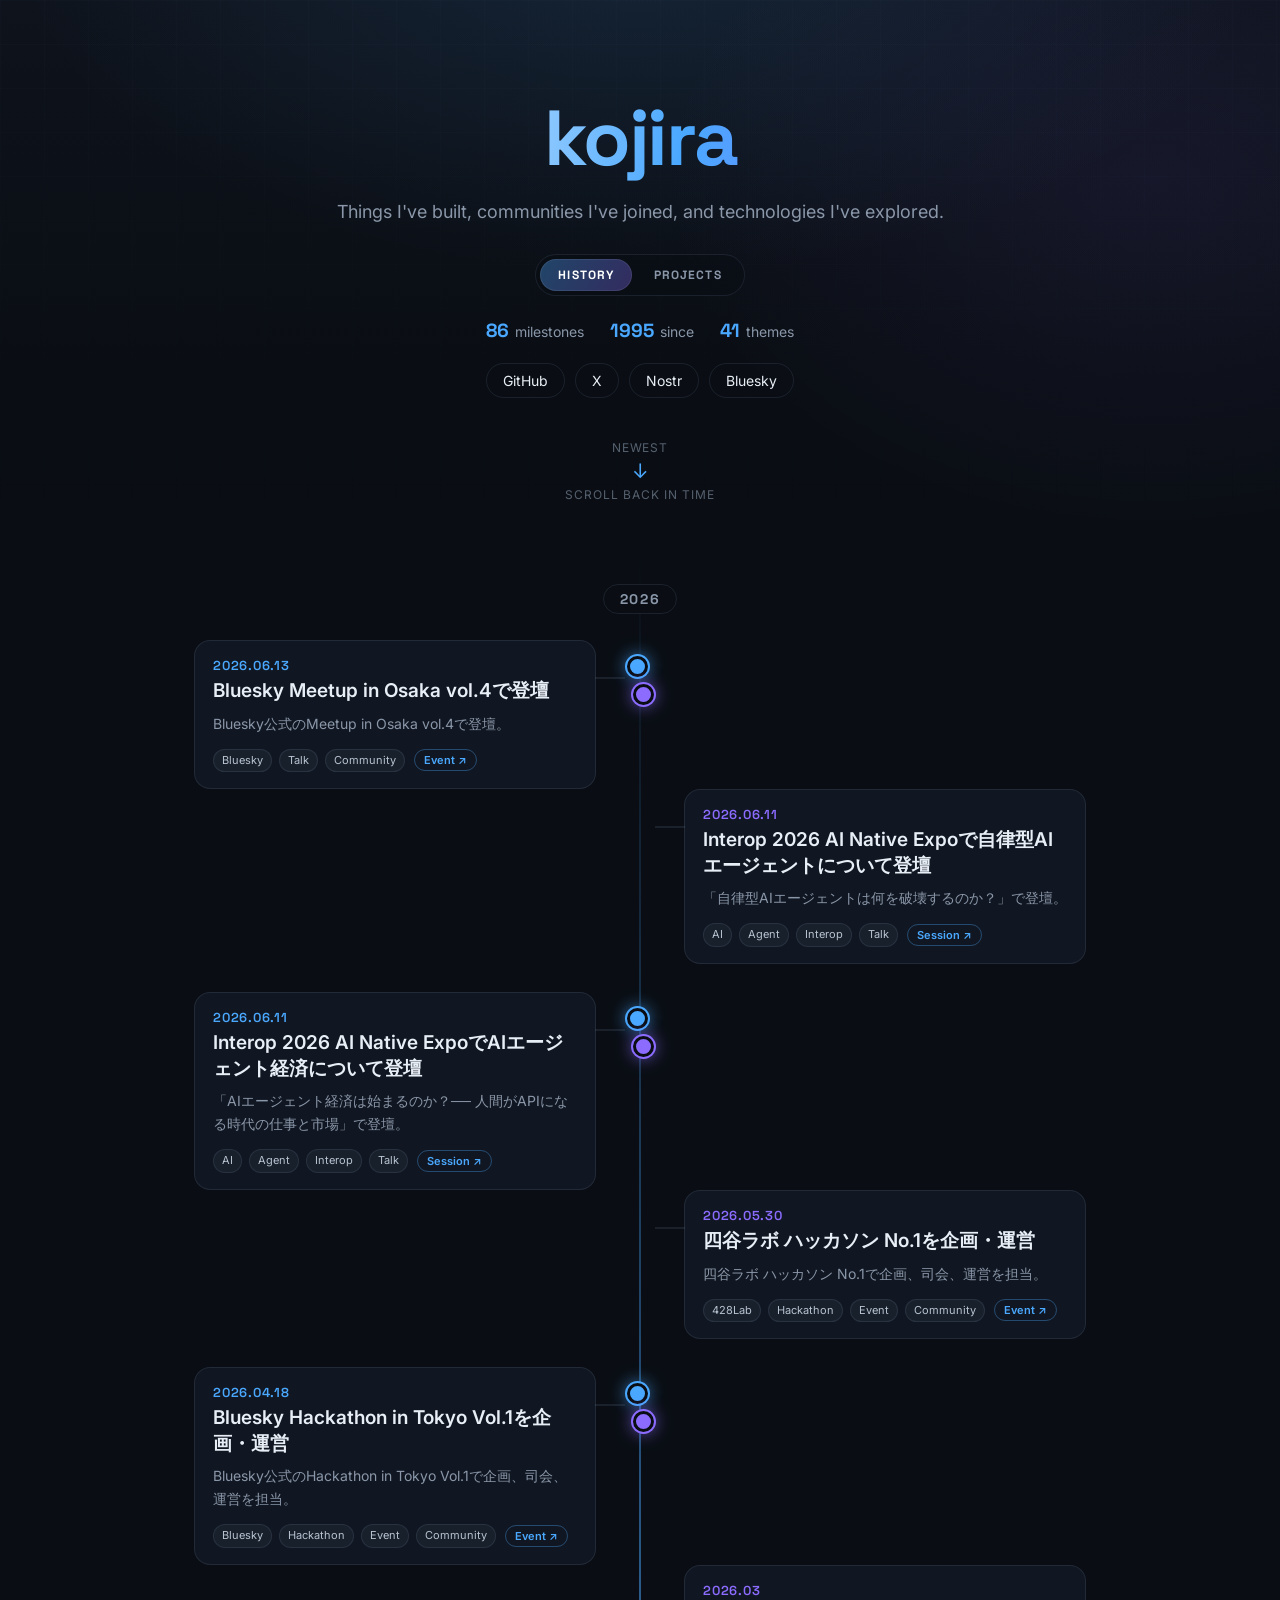
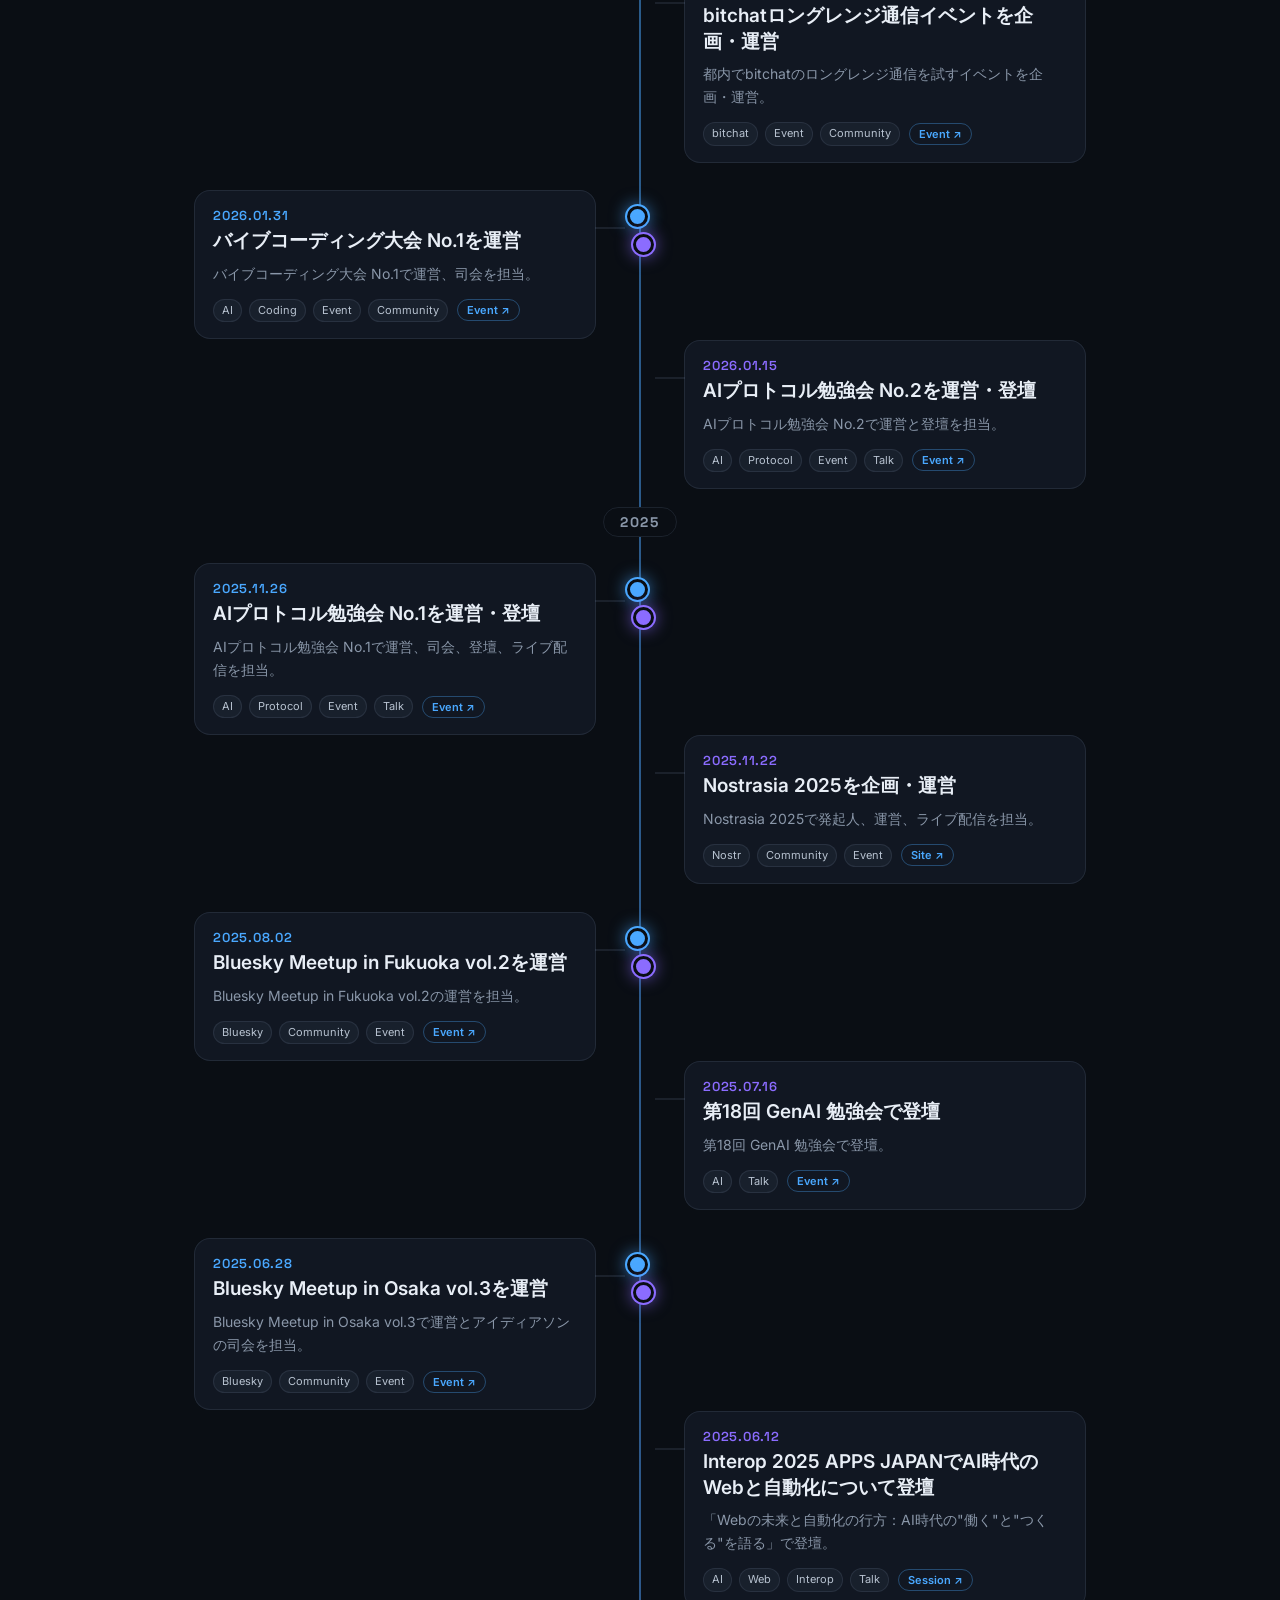
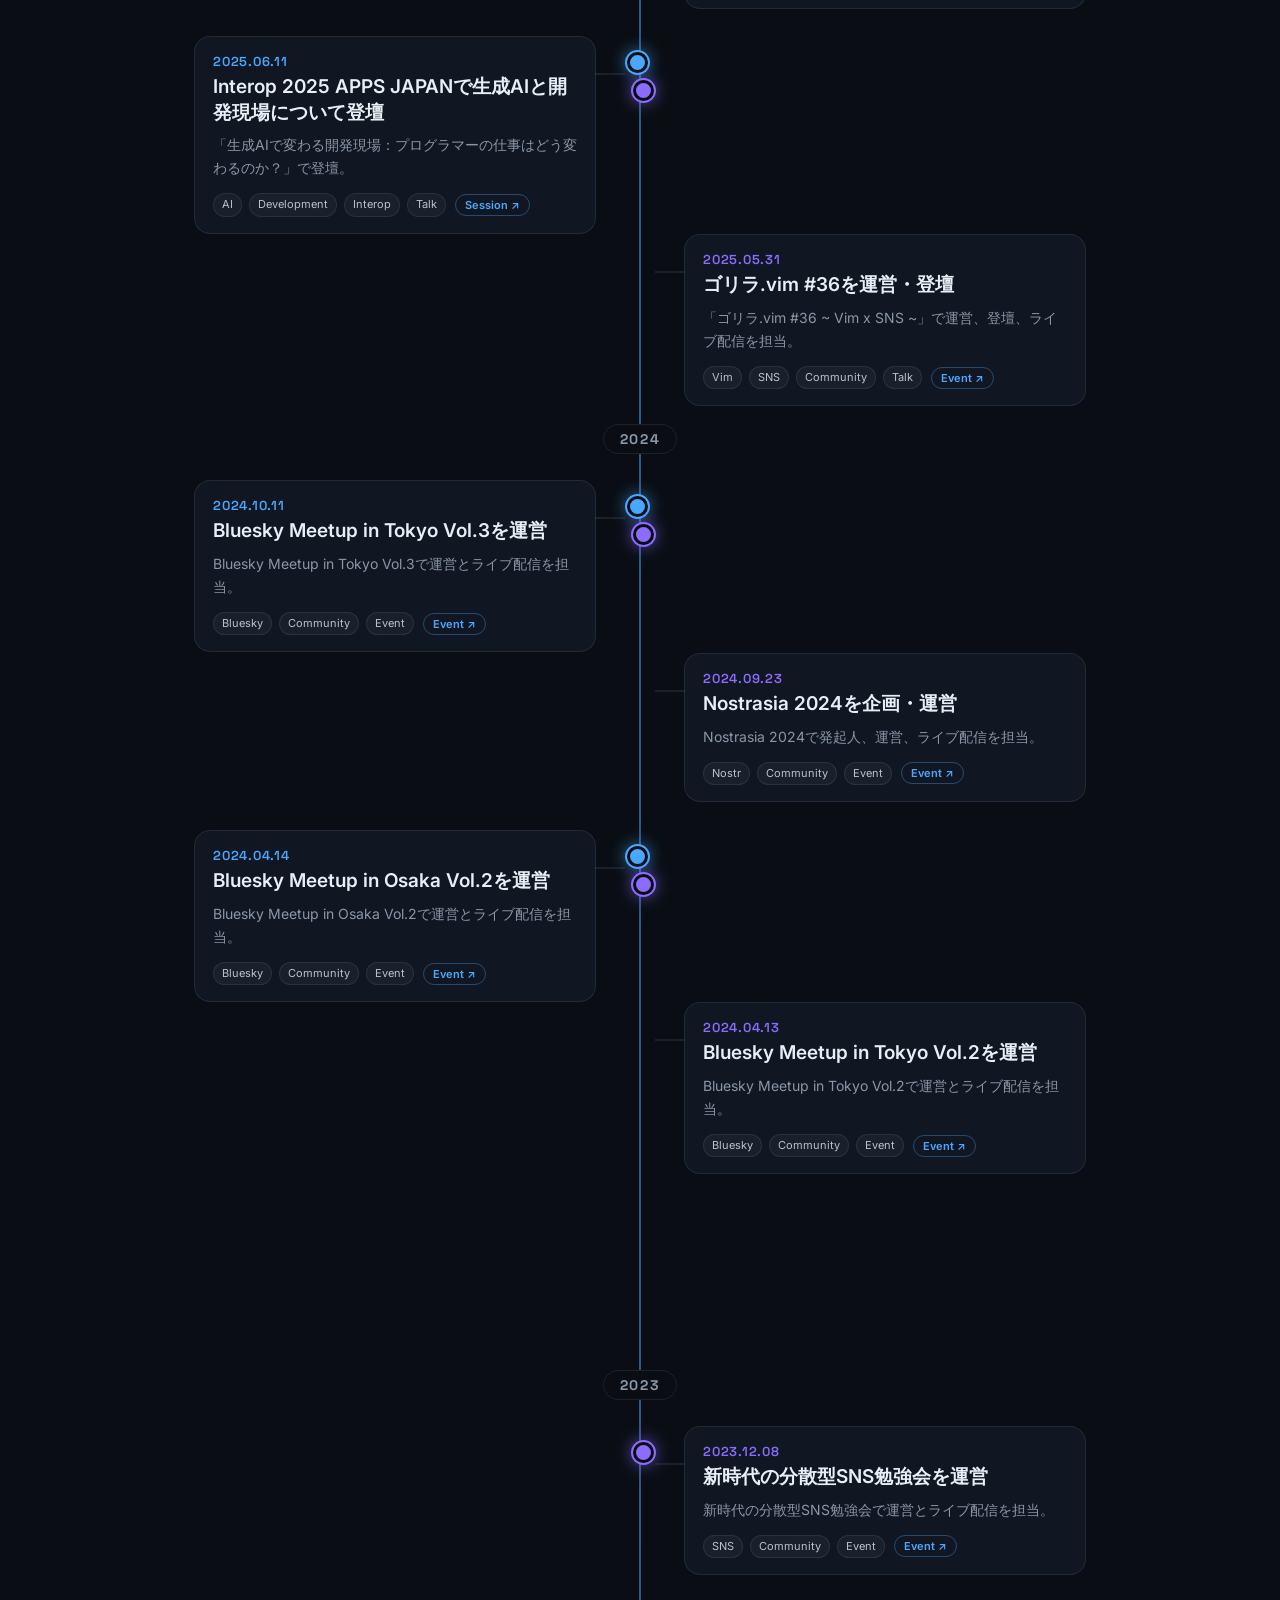
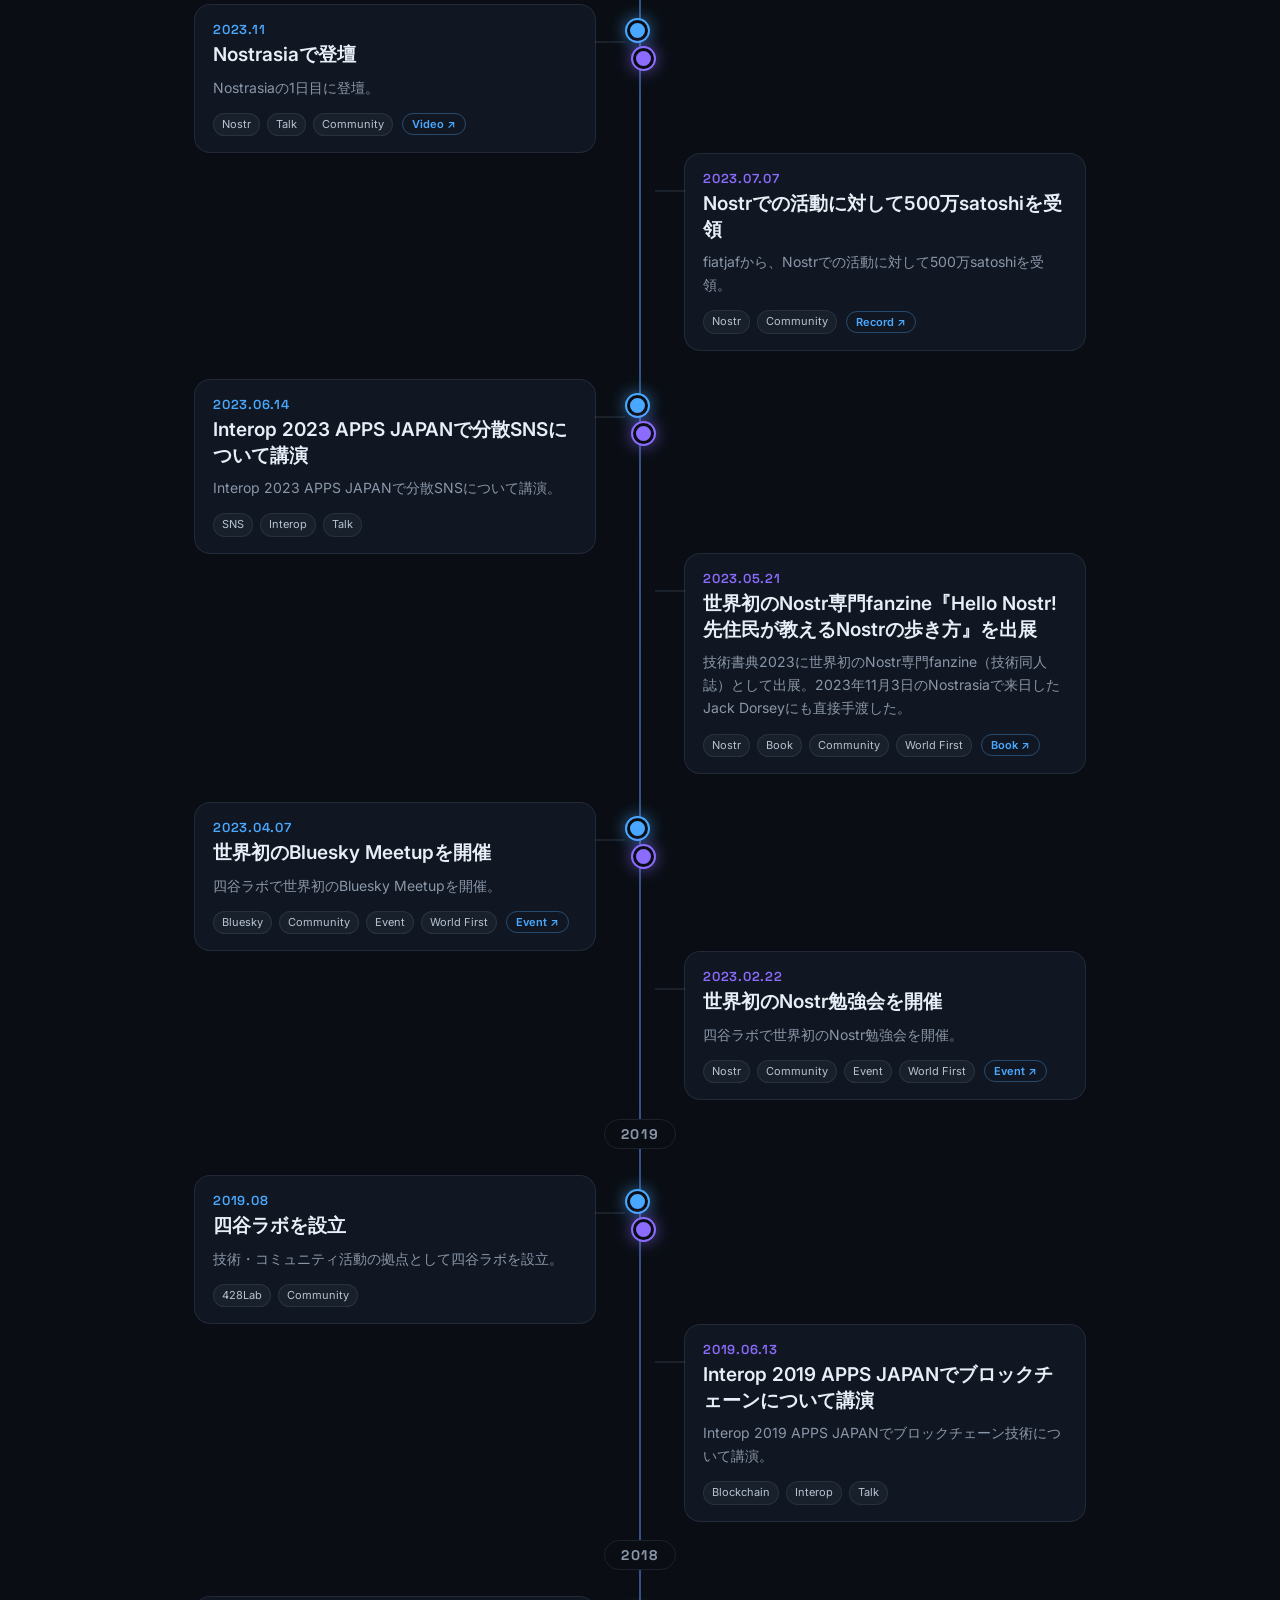
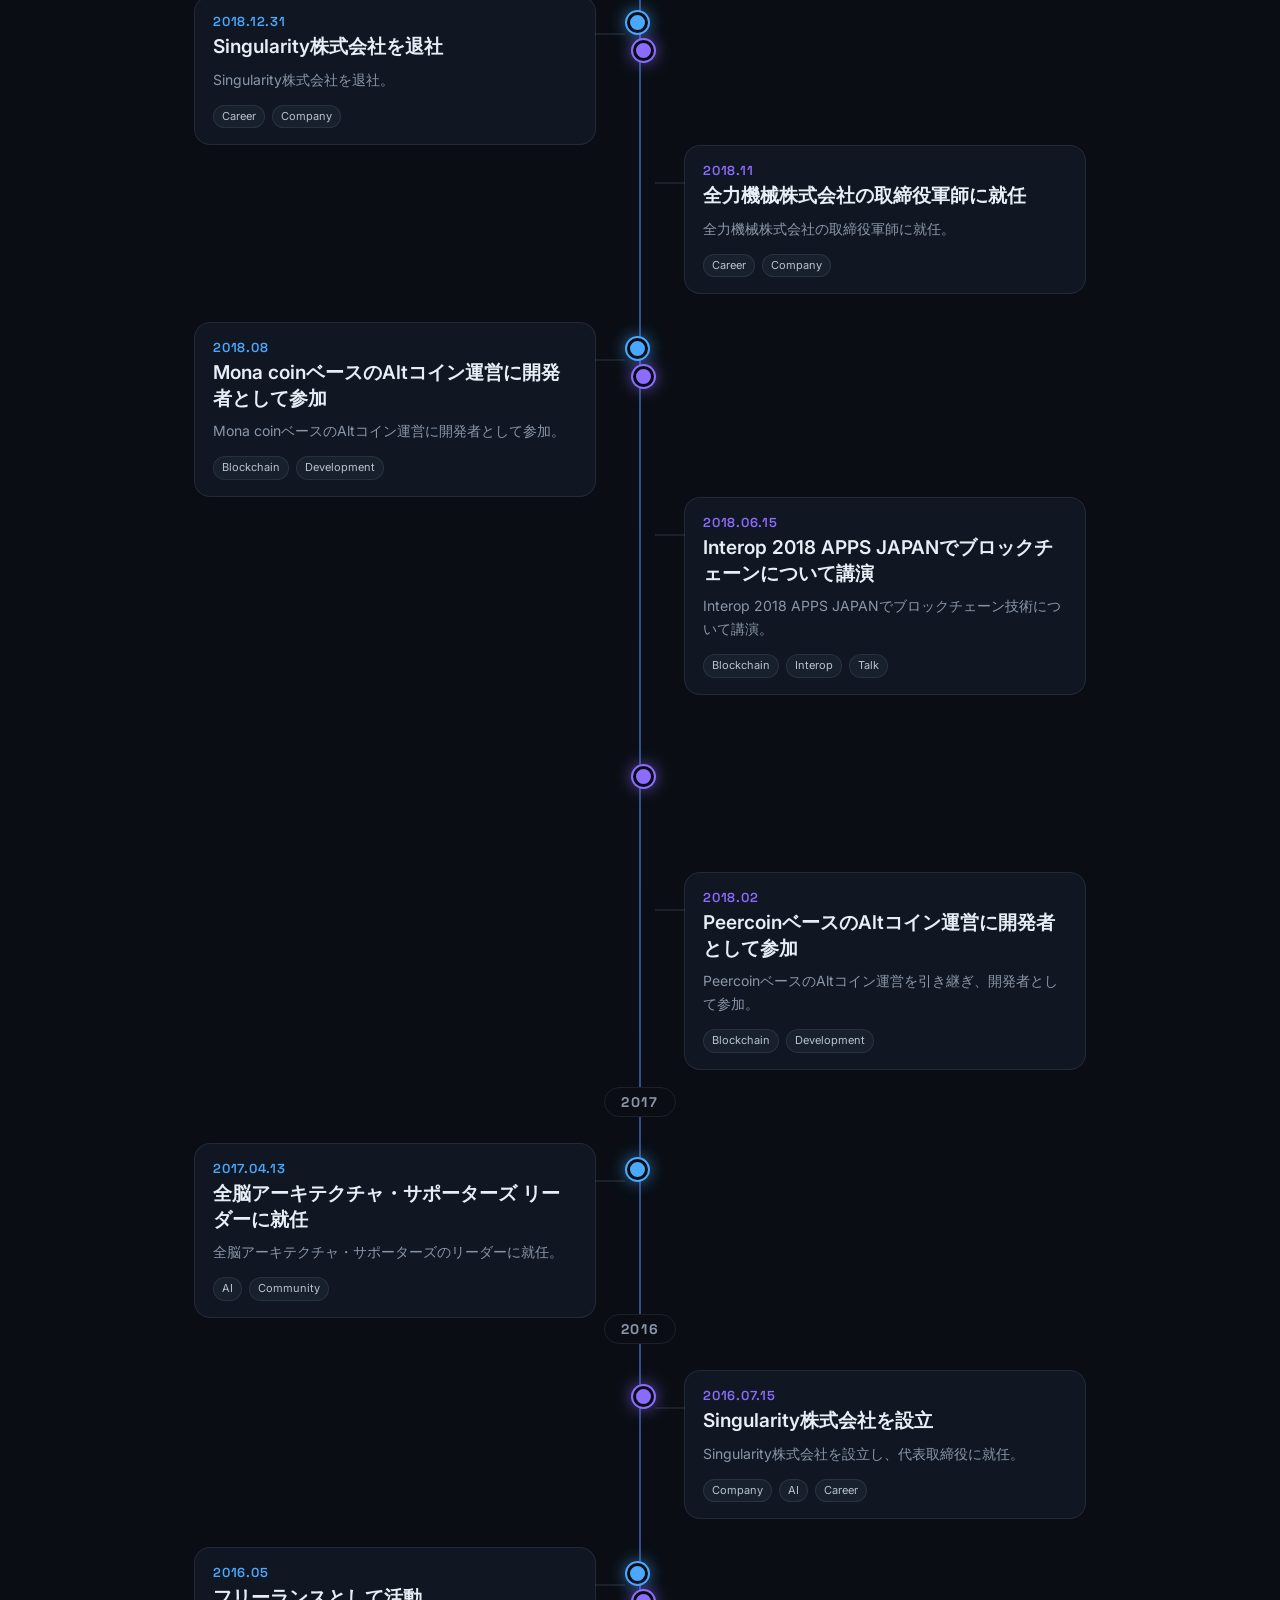
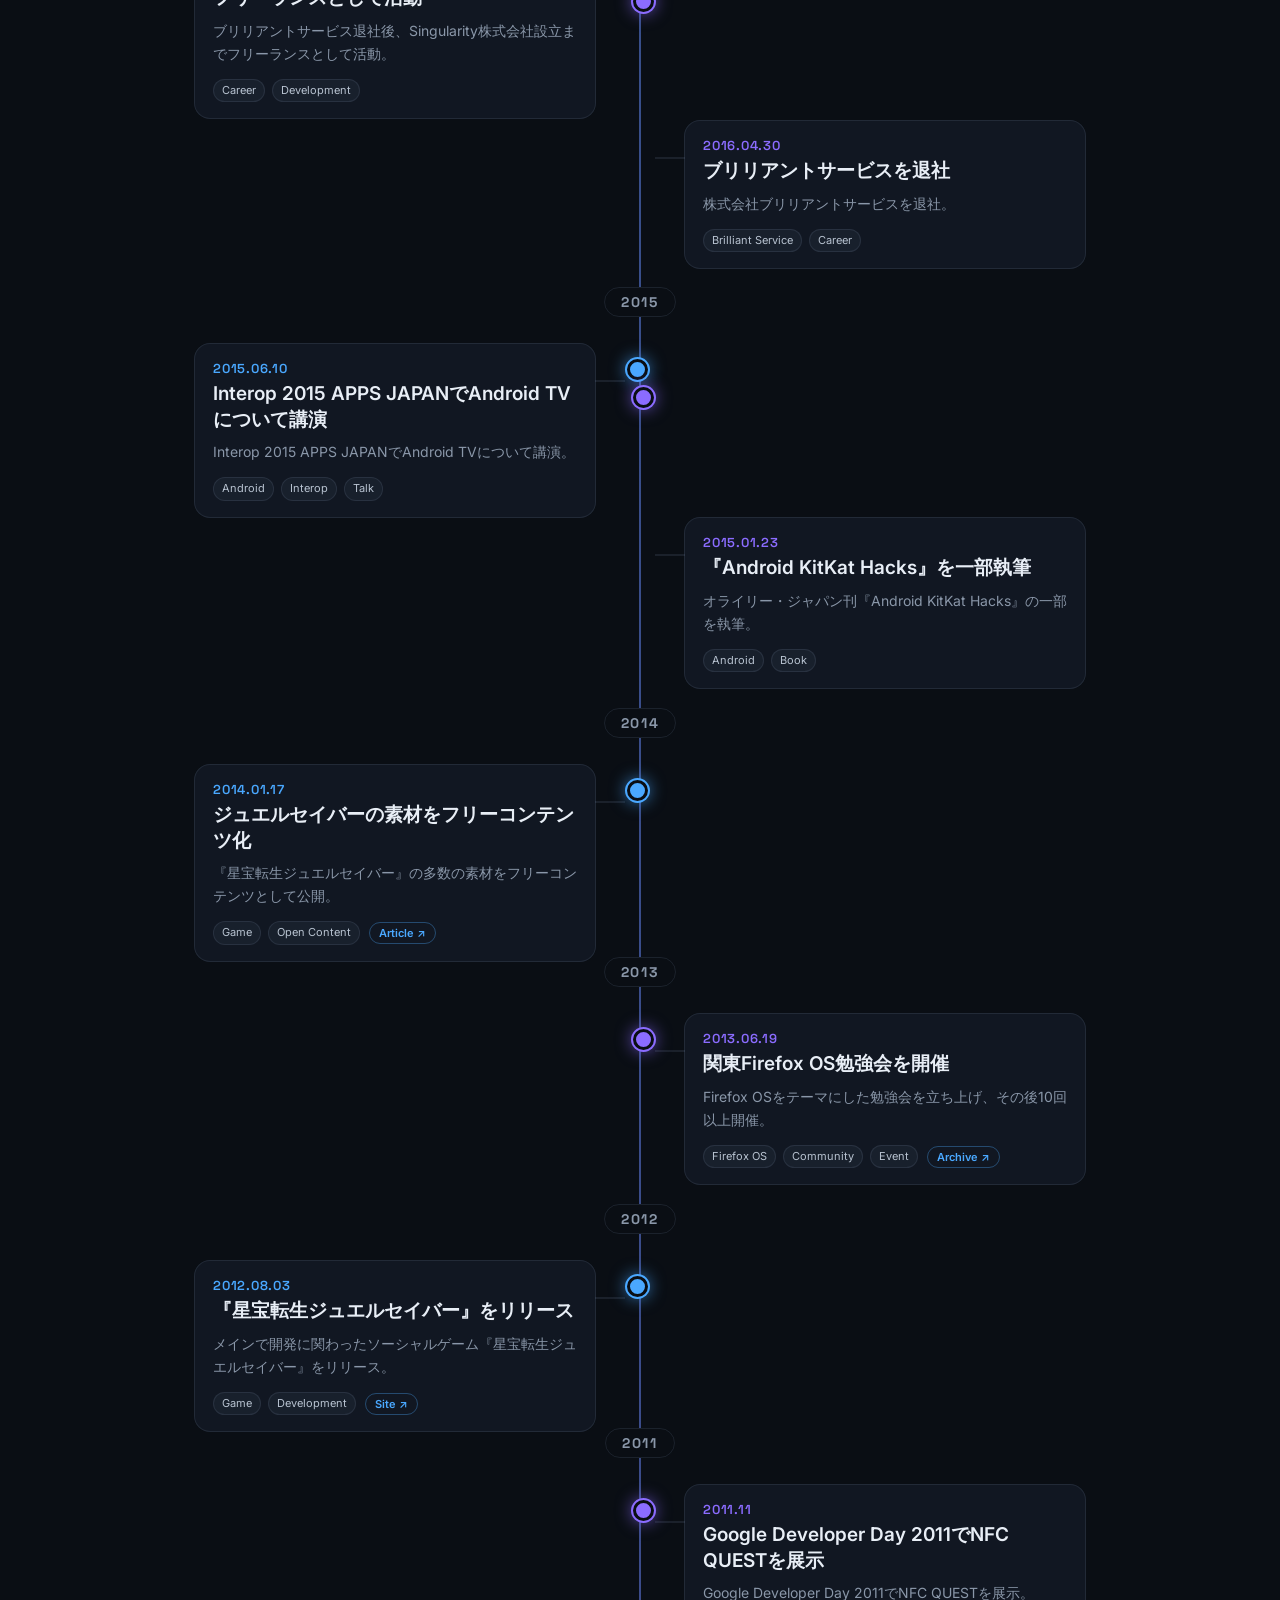
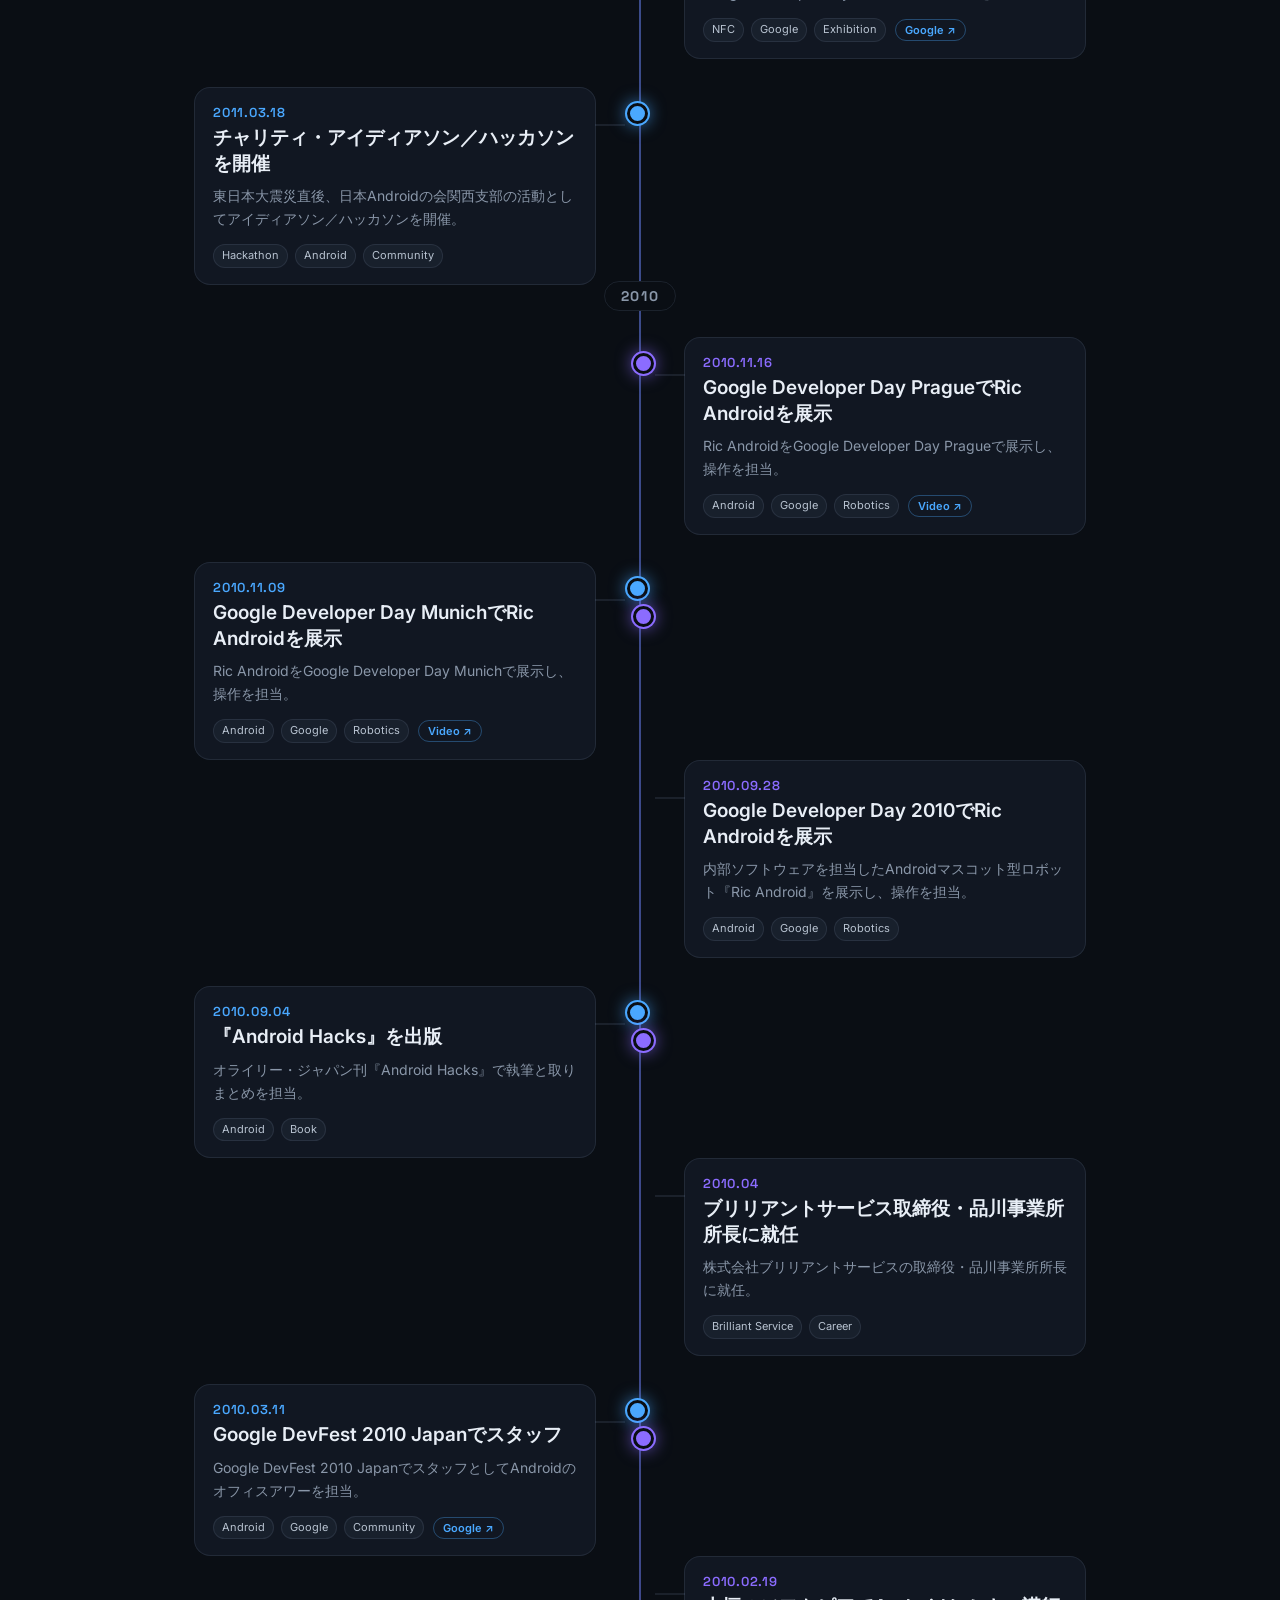
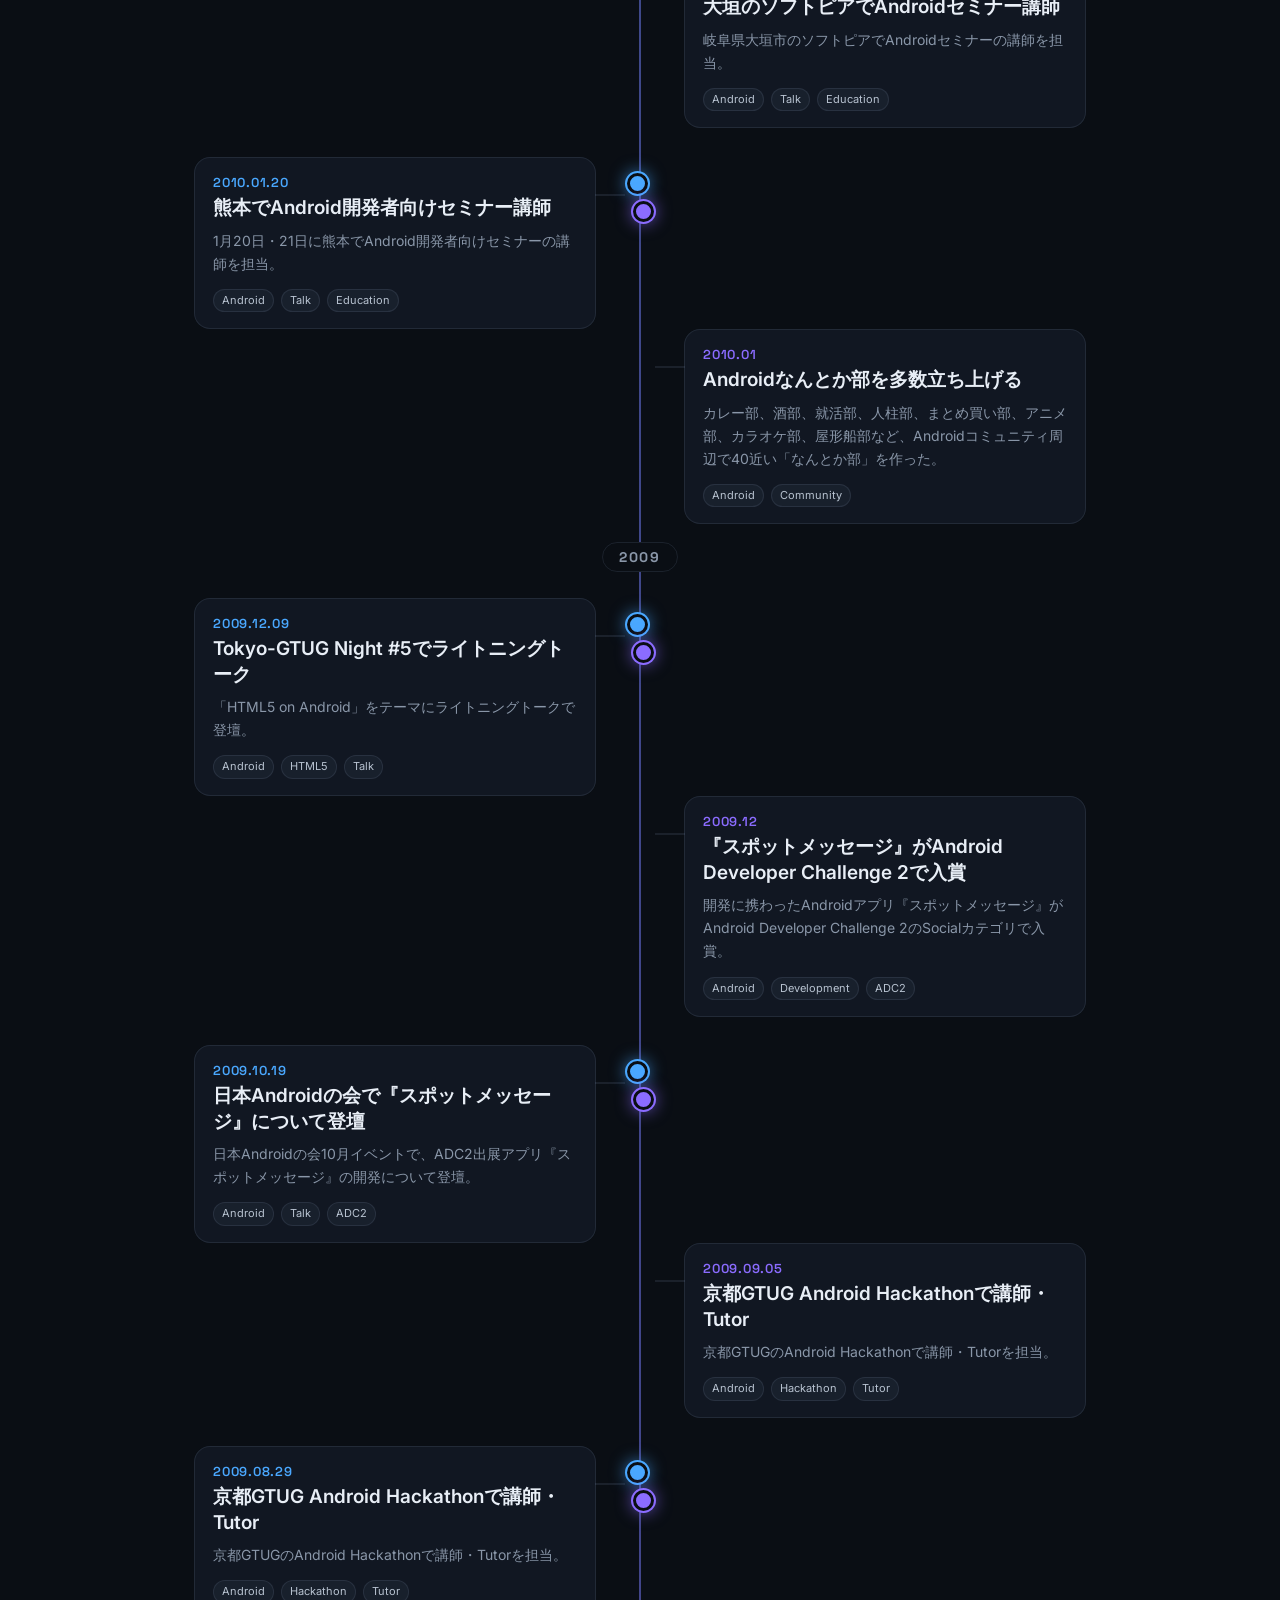
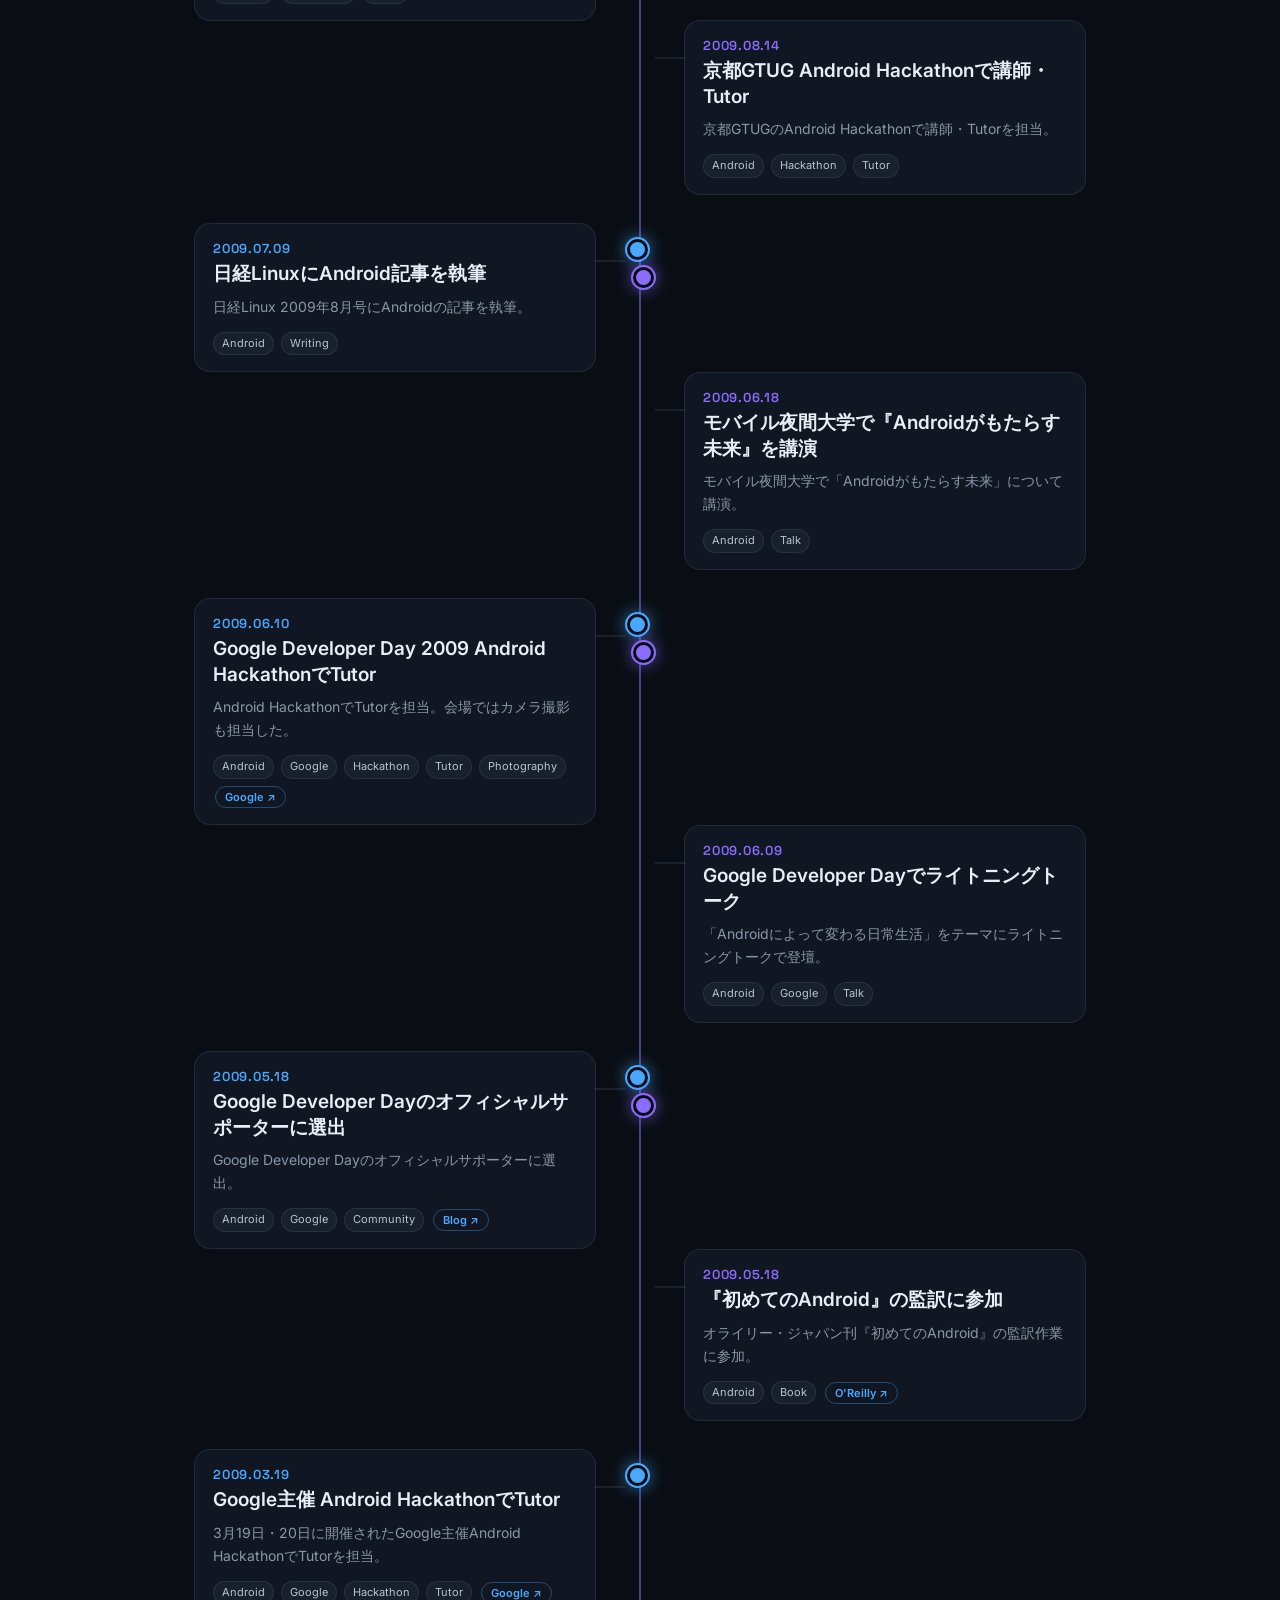
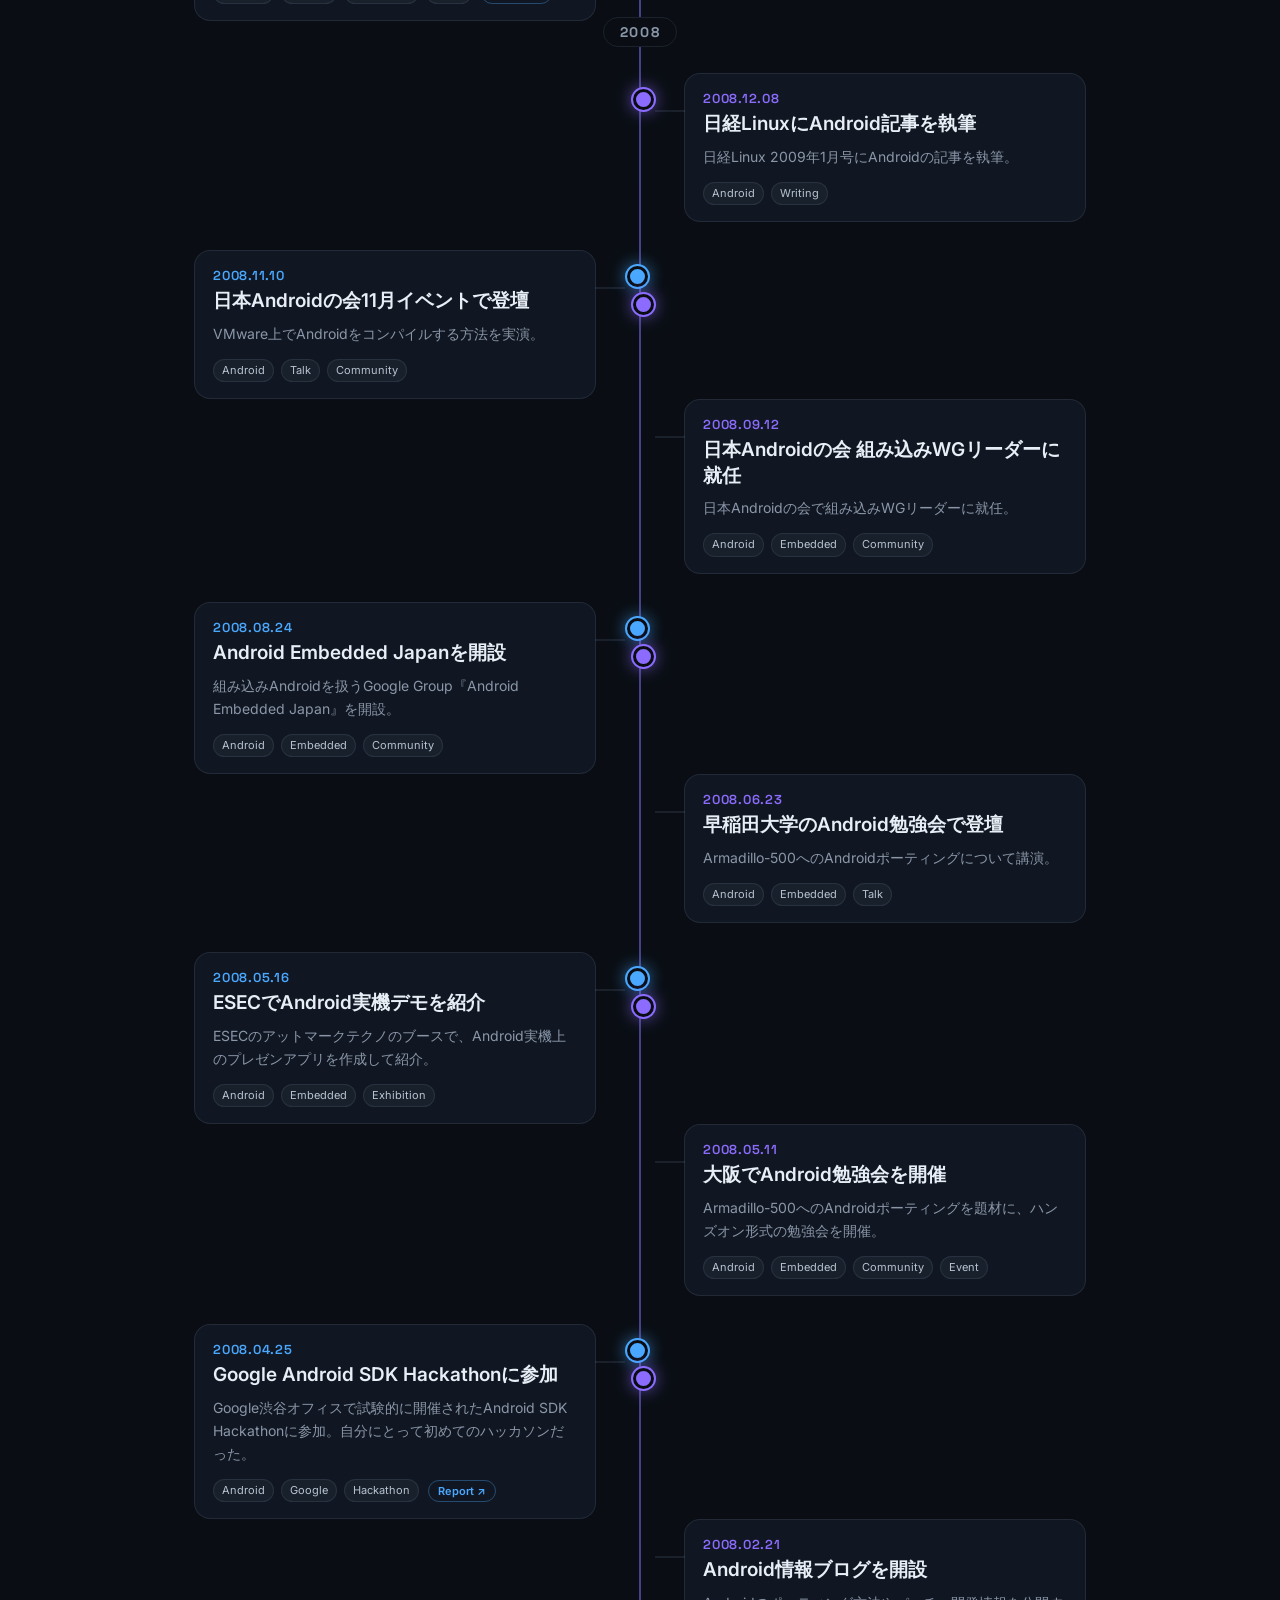
==== commit cfb62d38: "chore: refresh generated portfolio data" ====
--- a/index.html
+++ b/index.html
@@ -258,25 +258,25 @@
       <div class="item right reveal alt">
         <article class="card history-card">
           <div class="date">2023.05.21</div>
-          <h3>『Hello Nostr! 先住民が教えるNostrの歩き方』を出展</h3>
-          <p class="desc">技術書典2023にNostrの技術同人誌を出展。</p>
-          <div class="meta history-meta"><span class="tag">Nostr</span><span class="tag">Book</span><span class="tag">Community</span><a class="source-link" href="https://techbookfest.org/product/veGeNq1tNkYFfWnZWgEC72?productVariantID=u5RZNM5e77xHH97c65PCx9" target="_blank" rel="noopener">Book ↗</a></div>
+          <h3>世界初のNostr専門fanzine『Hello Nostr! 先住民が教えるNostrの歩き方』を出展</h3>
+          <p class="desc">技術書典2023に世界初のNostr専門fanzine（技術同人誌）として出展。2023年11月3日のNostrasiaで来日したJack Dorseyにも直接手渡した。</p>
+          <div class="meta history-meta"><span class="tag">Nostr</span><span class="tag">Book</span><span class="tag">Community</span><span class="tag">World First</span><a class="source-link" href="https://techbookfest.org/product/veGeNq1tNkYFfWnZWgEC72?productVariantID=u5RZNM5e77xHH97c65PCx9" target="_blank" rel="noopener">Book ↗</a></div>
         </article>
       </div>
       <div class="item left reveal">
         <article class="card history-card">
           <div class="date">2023.04.07</div>
-          <h3>Bluesky Meetupを開催</h3>
-          <p class="desc">四谷ラボでBlueskyの公式meetupを開催。</p>
-          <div class="meta history-meta"><span class="tag">Bluesky</span><span class="tag">Community</span><span class="tag">Event</span><a class="source-link" href="https://428lab.connpass.com/event/279572/" target="_blank" rel="noopener">Event ↗</a></div>
+          <h3>世界初のBluesky Meetupを開催</h3>
+          <p class="desc">四谷ラボで世界初のBluesky Meetupを開催。</p>
+          <div class="meta history-meta"><span class="tag">Bluesky</span><span class="tag">Community</span><span class="tag">Event</span><span class="tag">World First</span><a class="source-link" href="https://428lab.connpass.com/event/279572/" target="_blank" rel="noopener">Event ↗</a></div>
         </article>
       </div>
       <div class="item right reveal alt">
         <article class="card history-card">
           <div class="date">2023.02.22</div>
-          <h3>Nostr勉強会を開催</h3>
-          <p class="desc">四谷ラボでNostrをテーマにした勉強会を開催。</p>
-          <div class="meta history-meta"><span class="tag">Nostr</span><span class="tag">Community</span><span class="tag">Event</span><a class="source-link" href="https://428lab.connpass.com/event/275748/" target="_blank" rel="noopener">Event ↗</a></div>
+          <h3>世界初のNostr勉強会を開催</h3>
+          <p class="desc">四谷ラボで世界初のNostr勉強会を開催。</p>
+          <div class="meta history-meta"><span class="tag">Nostr</span><span class="tag">Community</span><span class="tag">Event</span><span class="tag">World First</span><a class="source-link" href="https://428lab.connpass.com/event/275748/" target="_blank" rel="noopener">Event ↗</a></div>
         </article>
       </div>
       <div class="year reveal"><span>2019</span></div>
